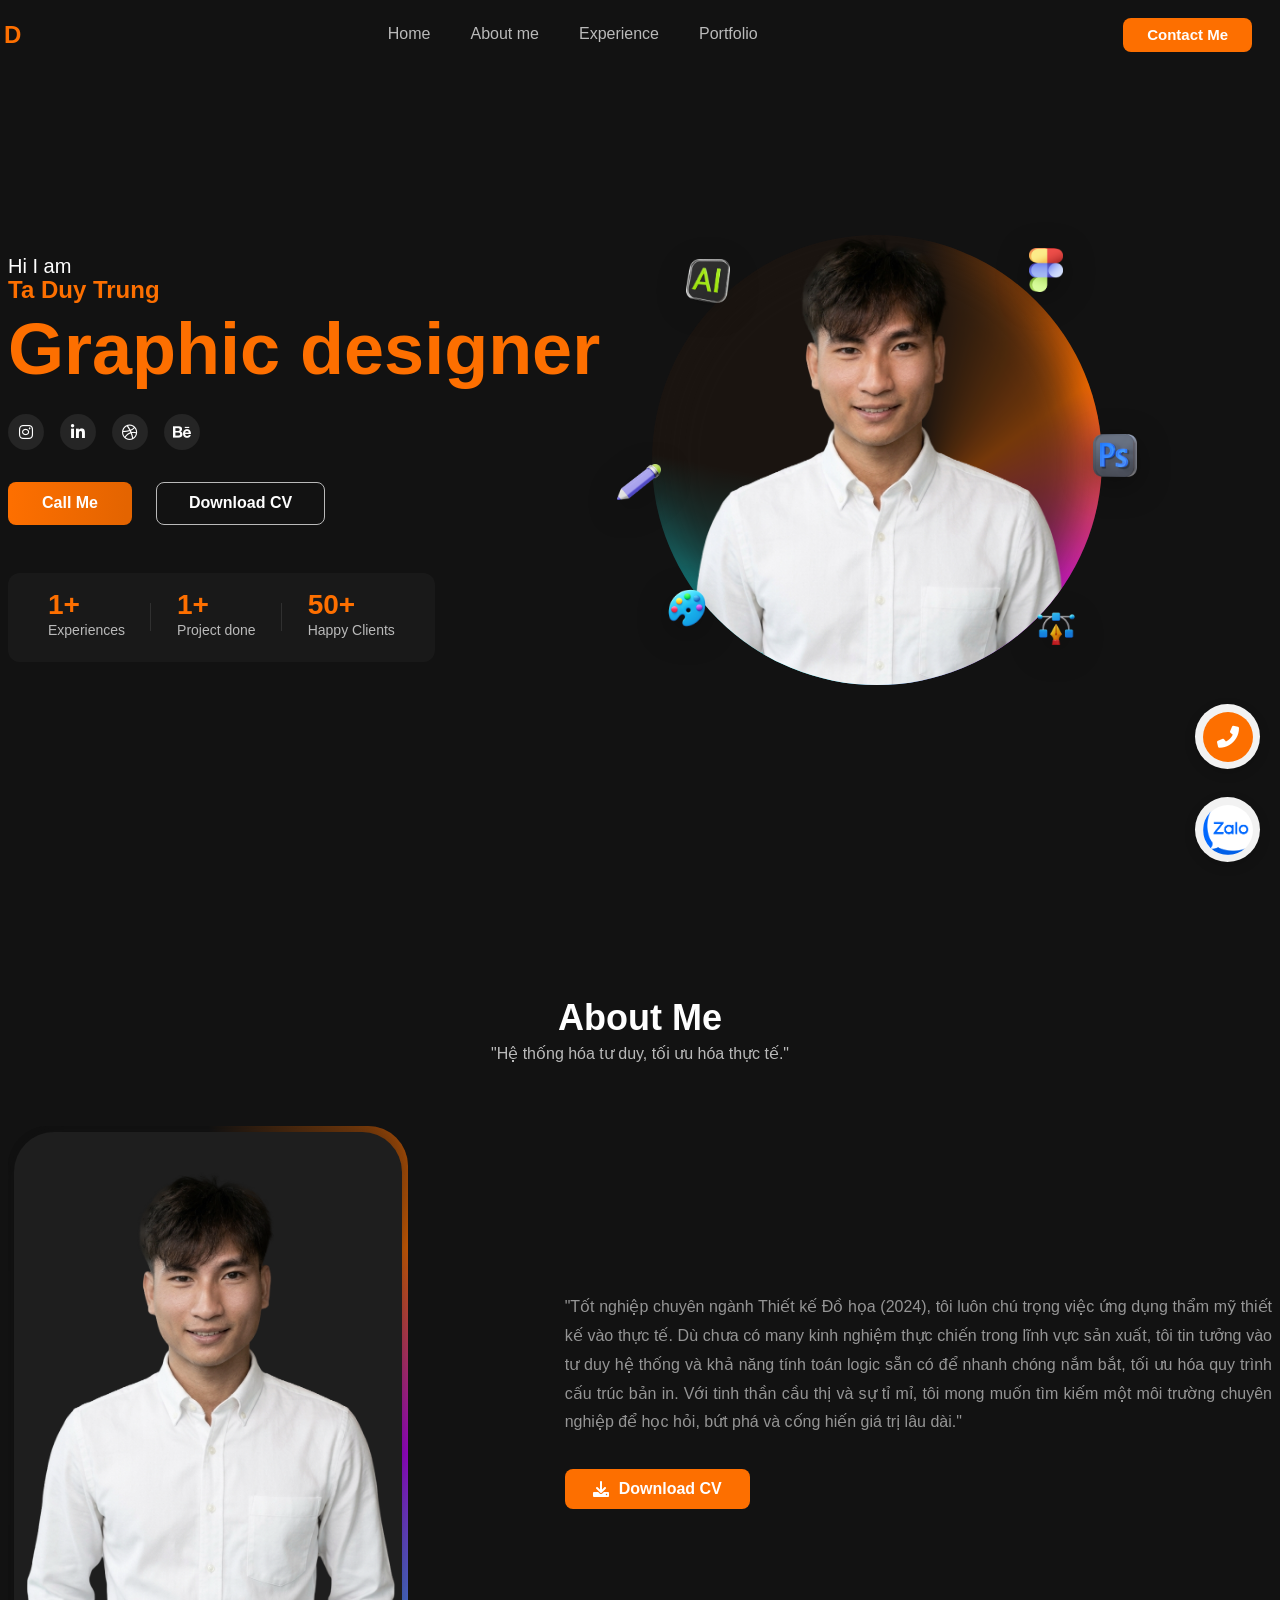
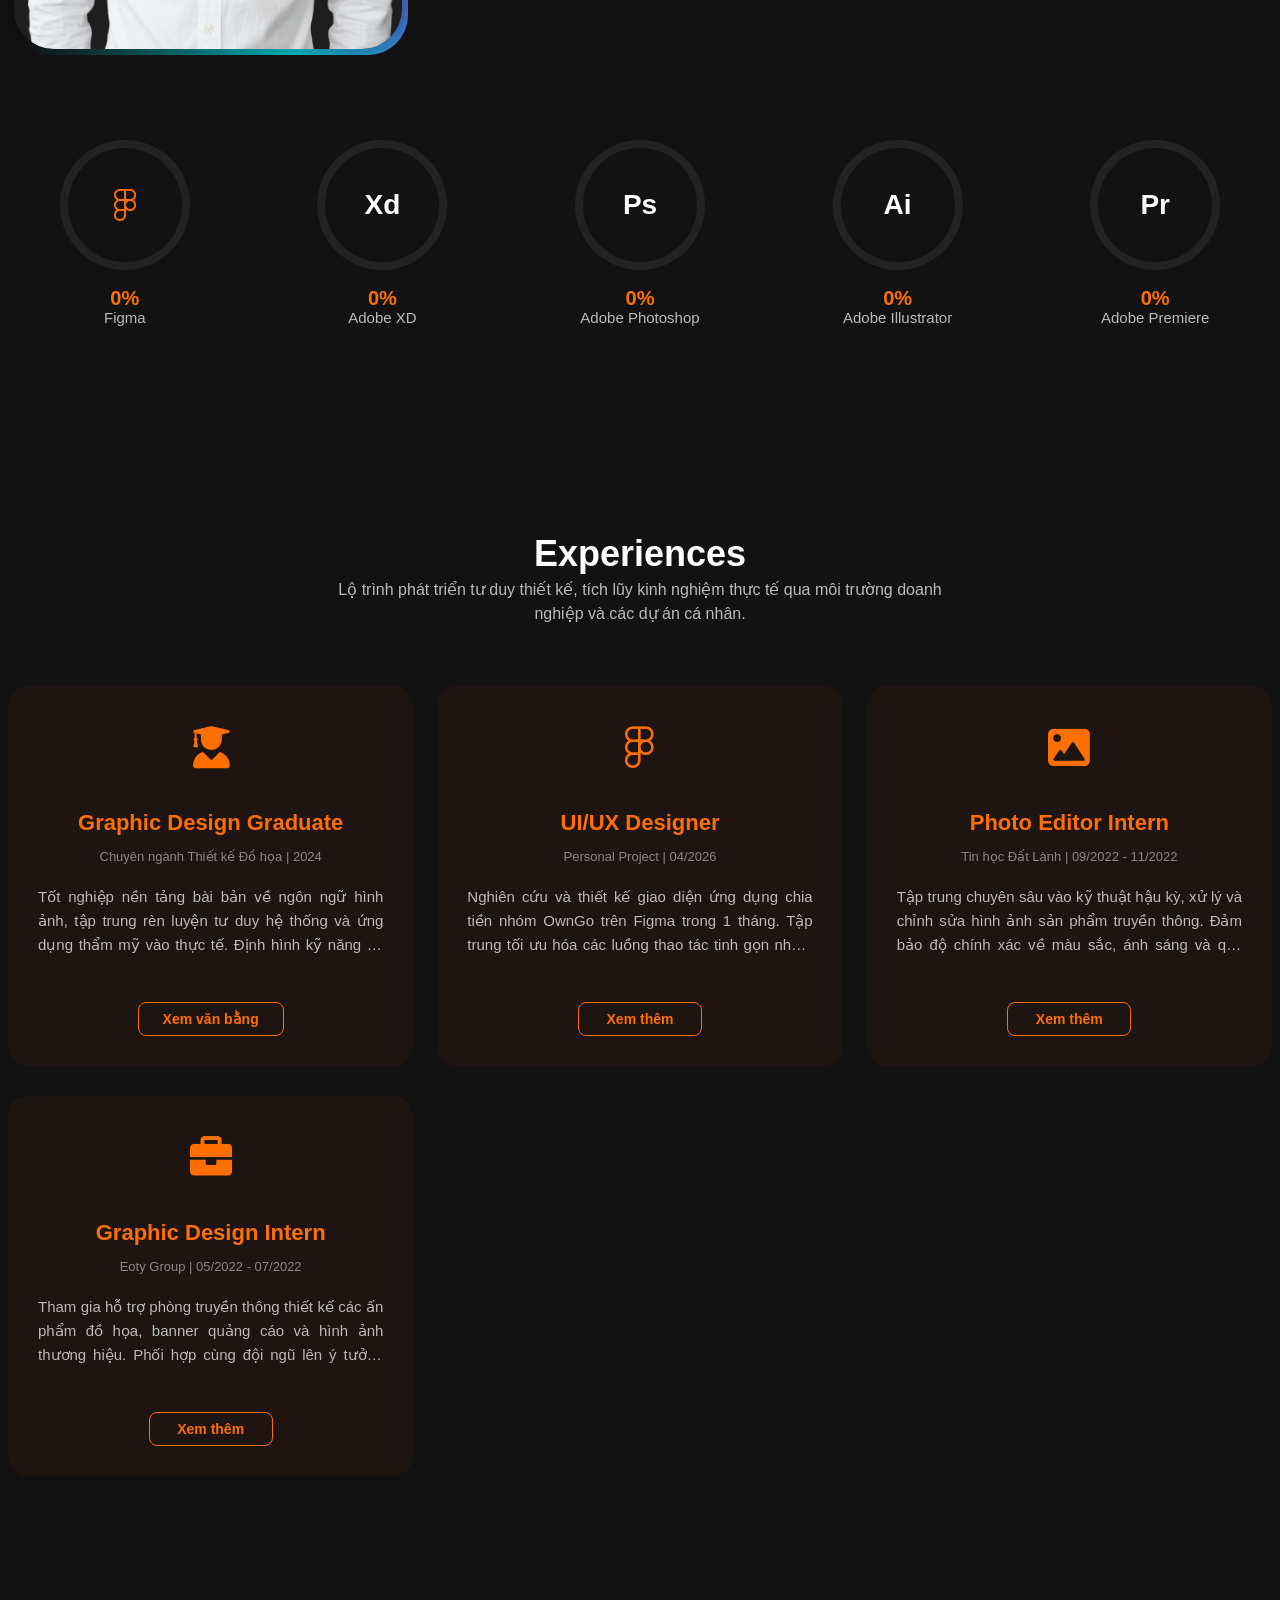
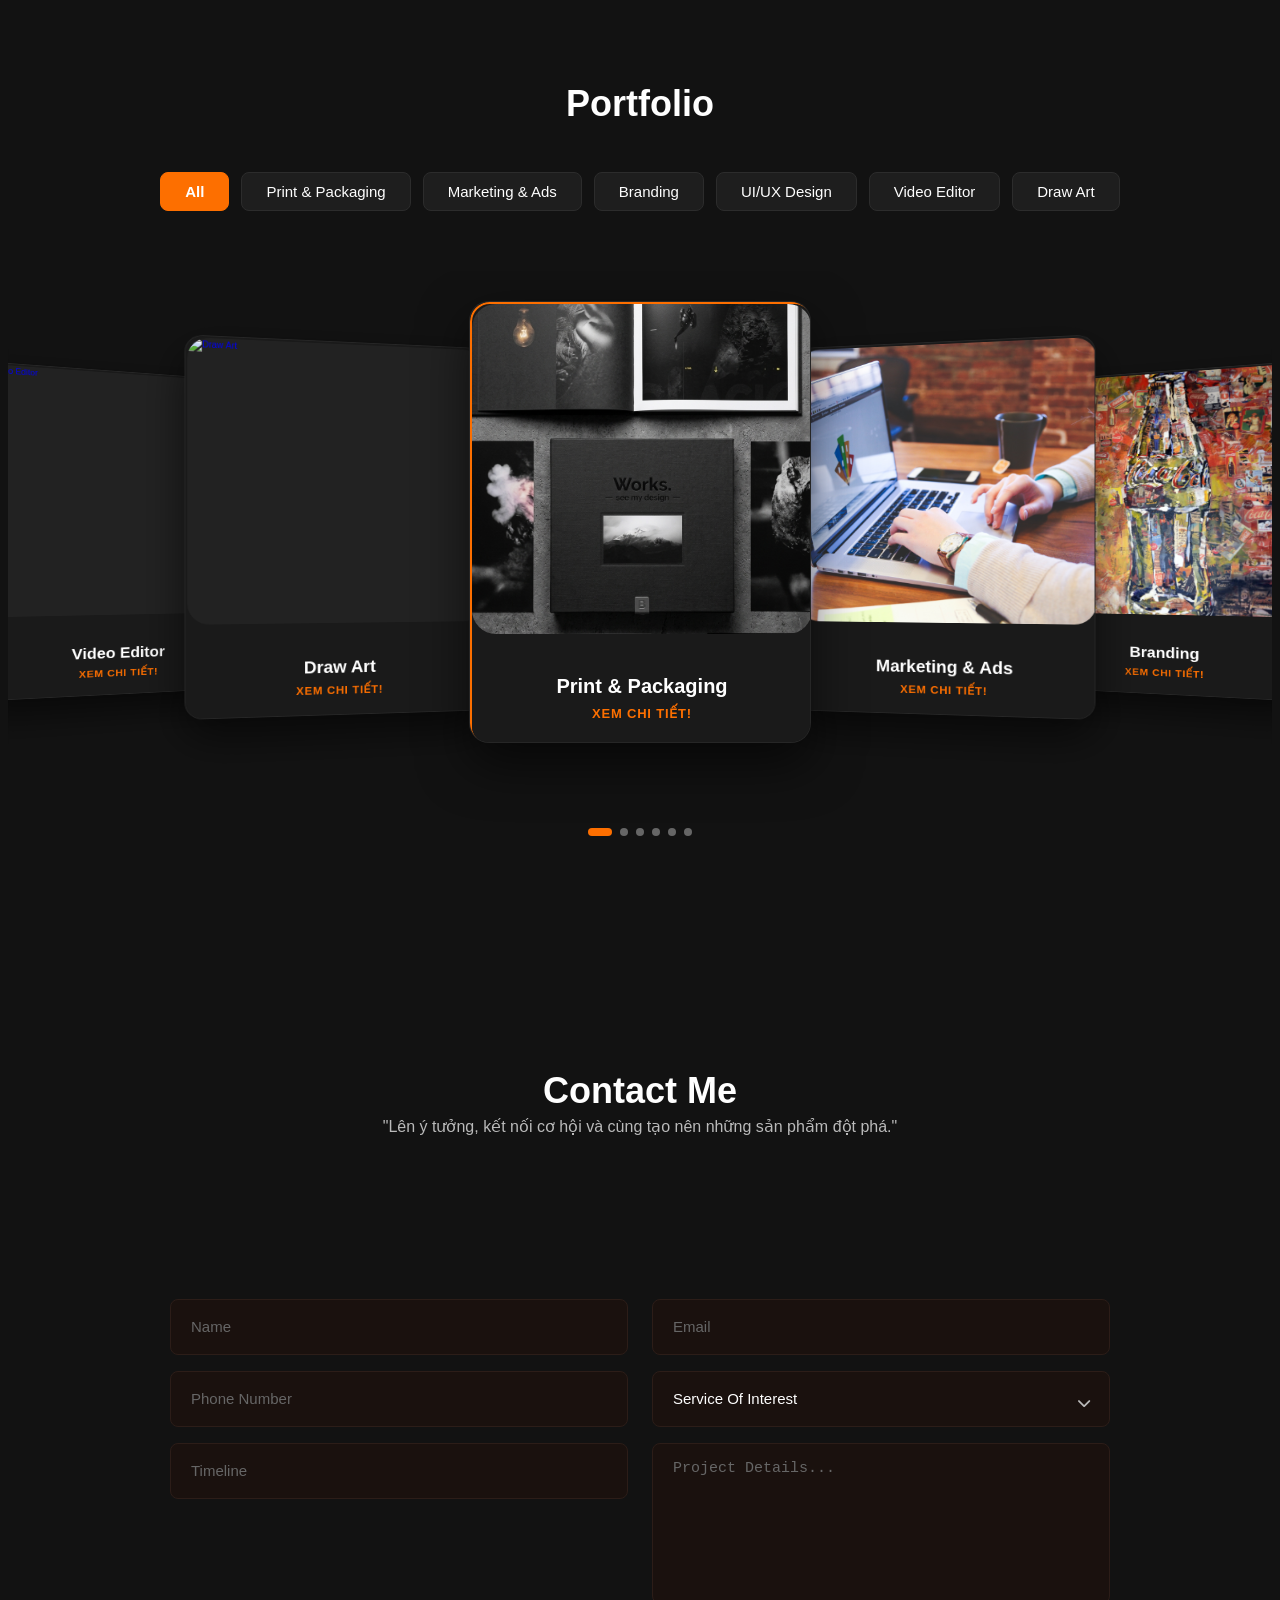
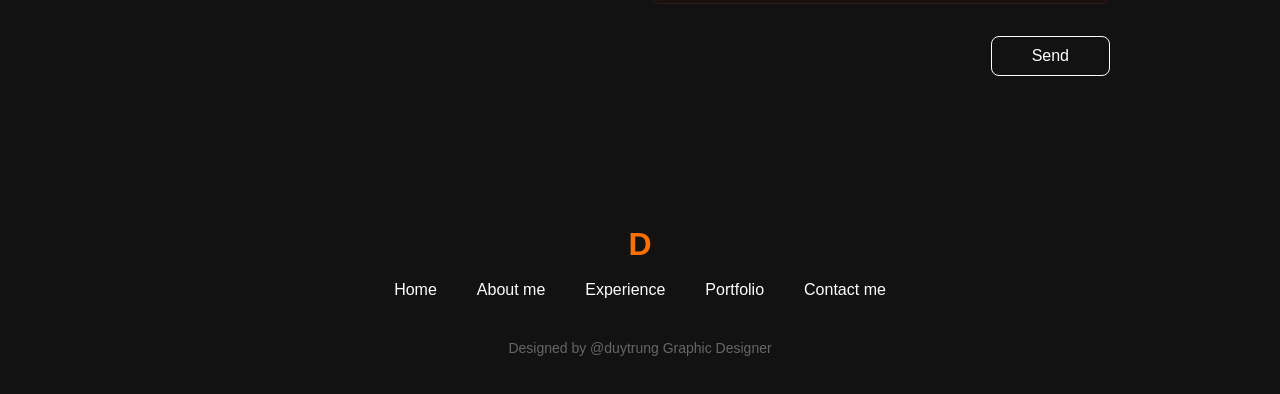
==== index.html @ 2747797a "upto new code" ====
<!DOCTYPE html>
<html lang="en">

<head>
    <meta charset="UTF-8">
    <meta name="viewport" content="width=device-width, initial-scale=1.0, maximum-scale=1.0, user-scalable=no">
    <title>Portfolio</title>
    <link rel="icon" type="image/png" href="assets/img/icon/favicon_bee.png">
    <link rel="stylesheet" href="https://cdnjs.cloudflare.com/ajax/libs/font-awesome/6.0.0/css/all.min.css">
    <link rel="stylesheet" href="assets/css/grid.css">
    <link rel="stylesheet" href="assets/css/base.css">
    <link rel="stylesheet" href="assets/css/main.css">
    <link rel="stylesheet" href="assets/css/responsive.css">

    <link rel="stylesheet" href="https://cdn.jsdelivr.net/npm/swiper@11/swiper-bundle.min.css" />

    <style>
        html {
            scroll-behavior: smooth !important;
        }

        body {
            overflow-x: hidden;
            /* Chống vỡ layout khi xoay khối 3D rộng ra rìa */
        }

        /* ==========================================================================
           CSS ĐỊNH HÌNH CAROUSEL PORTFOLIO 3D (ĐỒNG BỘ GIỚNG IMAGE_AAD5DE.JPG)
           ========================================================================== */
        .portfolioSwiper {
            width: 100%;
            padding-top: 3rem;
            padding-bottom: 7rem !important;
            /* Khoảng trống chứa dấu chấm pagination */
            position: relative;
        }

        /* Đẩy cụm dấu chấm xuống độc lập dưới chân card */
        .portfolioSwiper .swiper-pagination {
            bottom: 1.5rem !important;
            left: 50% !important;
            transform: translateX(-50%) !important;
            z-index: 10 !important;
            line-height: 1 !important;
        }

        .portfolio-slide {
            width: 340px;
            /* Chiều rộng card dự án trên PC */
            height: 440px;
            /* Chiều cao card dự án */
            border-radius: 2rem;
            overflow: hidden;
            background: #1A1A1A;
            border: 1px solid rgba(255, 255, 255, 0.05);
            box-shadow: 0 20px 50px rgba(0, 0, 0, 0.6);
            transition: all 0.3s cubic-bezier(0.4, 0, 0.2, 1);

            /* 🚀 CHỐNG BÔI ĐEN VÀ CHỐNG KÉO THẢ LINK TRÊN TRÌNH DUYỆT */
            -webkit-user-select: none;
            -ms-user-select: none;
            user-select: none;
        }

        /* Khi slide nằm ở giữa được Active thì sáng viền cam */
        .swiper-slide-active .portfolio__card {
            border-color: #FD6F00;
        }

        .portfolio__card {
            display: flex;
            flex-direction: column;
            width: 100%;
            height: 100%;
            text-decoration: none;
            border: 2px solid transparent;
            border-radius: 2rem;
            overflow: hidden;
            transition: all 0.3s ease;
            background: #1A1A1A;

            /* 🚀 THÊM DÒNG NÀY: Khử hành vi bốc đường dẫn "ném đi" của trình duyệt hệ thống */
            -webkit-user-drag: none;
            user-drag: none;
        }

        .portfolio__img-box {
            width: 100%;
            height: 75%;
            overflow: hidden;
            background: #222;
        }

        .portfolio__img {
            width: 100%;
            height: 100%;
            object-fit: cover;
            transition: transform 0.5s ease;

            /* 🚀 THÊM DÒNG NÀY: Khử hành vi bốc ảnh kéo rê ra ngoài */
            pointer-events: none;
            -webkit-user-drag: none;
        }

        .portfolio__card:hover .portfolio__img {
            transform: scale(1.06);
        }

        .portfolio__info {
            padding: 2rem 2.4rem;
            background: #1A1A1A;
            flex-grow: 1;
            display: flex;
            flex-direction: column;
            justify-content: center;
            align-items: center;
            /* Căn giữa chữ cho cân đối */
        }

        .portfolio__project-name {
            font-size: 2rem;
            color: #FFF;
            font-weight: 700;
            line-height: 1.4;
            margin: 0 0 0.6rem 0;
            text-align: center;
        }

        .portfolio__project-category {
            font-size: 1.3rem;
            color: #FD6F00;
            font-weight: 600;
            text-transform: uppercase;
            letter-spacing: 0.08rem;
            margin-bottom: 0 !important;
        }

        /* Custom màu các chấm pagination dưới đáy */
        .portfolioSwiper .swiper-pagination-bullet-active {
            background: #FD6F00 !important;
            width: 2.4rem !important;
            border-radius: 5px !important;
            transition: all 0.3s ease;
        }

        .portfolioSwiper .swiper-pagination-bullet {
            background: #666;
            opacity: 1;
        }
    </style>

    <script type="text/javascript" src="https://cdn.jsdelivr.net/npm/@emailjs/browser@4/dist/email.min.js"></script>
    <script type="text/javascript">
        (function () {
            emailjs.init('Ux1selljXu747jUhp');
        })();
    </script>
</head>


<body>
    <global-header></global-header>

    <section class="hero">
        <div class="grid wide">
            <div class="row hero__wrapper">

                <div class="col c-12 m-6 l-6">
                    <div class="hero__content">
                        <span class="hero__sub-title">Hi I am</span>
                        <h3 class="hero__name">Ta Duy Trung</h3>
                        <h1 class="hero__job">Graphic designer</h1>

                        <div class="hero__socials">
                            <a href="#" class="hero__social-link"><i class="fab fa-instagram"></i></a>
                            <a href="#" class="hero__social-link"><i class="fab fa-linkedin-in"></i></a>
                            <a href="#" class="hero__social-link"><i class="fab fa-dribbble"></i></a>
                            <a href="#" class="hero__social-link"><i class="fab fa-behance"></i></a>
                        </div>

                        <div class="hero__cta">
                            <a href="tel:0357552081" class="btn hero__btn-hire">Call Me</a>
                            <a href="../assets/docs/CV_Ta_Duy_Trung.pdf" class="btn hero__btn-cv"
                                download="CV_Ta_Duy_Trung.pdf">
                                Download CV
                            </a>
                        </div>

                        <div class="hero__stats">
                            <div class="hero__stat-item">
                                <span class="hero__stat-number">1+</span>
                                <span class="hero__stat-label">Experiences</span>
                            </div>
                            <div class="hero__stat-item">
                                <span class="hero__stat-number">1+</span>
                                <span class="hero__stat-label">Project done</span>
                            </div>
                            <div class="hero__stat-item">
                                <span class="hero__stat-number">50+</span>
                                <span class="hero__stat-label">Happy Clients</span>
                            </div>
                        </div>
                    </div>
                </div>

                <div class="col c-12 m-6 l-6">
                    <div class="hero__avatar-block">
                        <div class="hero__bg-icons">
                            <img src="assets/img/icon/icon_ai.png" alt="AI" class="icon-floating icon-1" width="42"
                                height="42">
                            <img src="assets/img/icon/icon_figma.png" alt="Figma" class="icon-floating icon-2"
                                width="42" height="42">
                            <img src="assets/img/icon/icon_palette.png" alt="Palette" class="icon-floating icon-3"
                                width="42" height="42">
                            <img src="assets/img/icon/icon_pen_vector.png" alt="Vector" class="icon-floating icon-4"
                                width="42" height="42">
                            <img src="assets/img/icon/icon_pencil.png" alt="Pencil" class="icon-floating icon-5"
                                width="42" height="42">
                            <img src="assets/img/icon/icon_pts.png" alt="Photoshop" class="icon-floating icon-6"
                                width="42" height="42">
                        </div>

                        <div class="hero__avatar-circle">
                            <img src="assets/img/avtar-transparent.png" alt="Ta Duy Trung" class="hero__avatar-img">
                        </div>
                    </div>
                </div>

            </div>
        </div>
    </section>

    <section id="about" class="about">
        <div class="grid wide">

            <div class="section-header">
                <h2 class="section-header__title">About Me</h2>
                <p class="section-header__subtitle">"Hệ thống hóa tư duy, tối ưu hóa thực tế."</p>
            </div>

            <div class="row about__body">
                <div class="col l-5 m-12 c-12">
                    <div class="about__avatar-wrapper">
                        <img src="assets/img/avtar-transparent.png" alt="Ta Duy Trung" class="about__avatar-img">
                    </div>
                </div>

                <div class="col l-7 m-12 c-12">
                    <div class="about__content">
                        <p class="about__description">
                            "Tốt nghiệp chuyên ngành Thiết kế Đồ họa (2024), tôi luôn chú trọng việc ứng dụng thẩm mỹ
                            thiết kế vào thực tế. Dù chưa có many kinh nghiệm thực chiến trong lĩnh vực sản xuất, tôi
                            tin tưởng vào tư duy hệ thống và khả năng tính toán logic sẵn có để nhanh chóng nắm bắt, tối
                            ưu hóa quy trình cấu trúc bản in. Với tinh thần cầu thị và sự tỉ mỉ, tôi mong muốn tìm kiếm
                            một môi trường chuyên nghiệp để học hỏi, bứt phá và cống hiến giá trị lâu dài."
                        </p>
                        <a href="../assets/docs/CV_Ta_Duy_Trung.pdf" class="about__btn-cv"
                            download="CV_Ta_Duy_Trung.pdf">
                            <i class="fas fa-download"></i> Download CV
                        </a>
                    </div>
                </div>
            </div>

            <div class="row about__skills">

                <div class="col l-2-4 m-4 c-6 about__skill-item">
                    <div class="about__skill-circle js-skill-circle" data-percent="100">
                        <div class="about__skill-inner">
                            <div class="about__skill-icon-box">
                                <i class="fab fa-figma"></i>
                            </div>
                        </div>
                    </div>
                    <span class="about__skill-number">100%</span>
                    <span class="about__skill-name">Figma</span>
                </div>

                <div class="col l-2-4 m-4 c-6 about__skill-item">
                    <div class="about__skill-circle js-skill-circle" data-percent="100">
                        <div class="about__skill-inner">
                            <div class="about__skill-icon-box">
                                <span class="about__skill-text-icon">Xd</span>
                            </div>
                        </div>
                    </div>
                    <span class="about__skill-number">100%</span>
                    <span class="about__skill-name">Adobe XD</span>
                </div>

                <div class="col l-2-4 m-4 c-6 about__skill-item">
                    <div class="about__skill-circle js-skill-circle" data-percent="85">
                        <div class="about__skill-inner">
                            <div class="about__skill-icon-box">
                                <span class="about__skill-text-icon">Ps</span>
                            </div>
                        </div>
                    </div>
                    <span class="about__skill-number">85%</span>
                    <span class="about__skill-name">Adobe Photoshop</span>
                </div>

                <div class="col l-2-4 m-4 c-6 about__skill-item">
                    <div class="about__skill-circle js-skill-circle" data-percent="60">
                        <div class="about__skill-inner">
                            <div class="about__skill-icon-box">
                                <span class="about__skill-text-icon">Ai</span>
                            </div>
                        </div>
                    </div>
                    <span class="about__skill-number">60%</span>
                    <span class="about__skill-name">Adobe Illustrator</span>
                </div>

                <div class="col l-2-4 m-4 c-6 about__skill-item">
                    <div class="about__skill-circle js-skill-circle" data-percent="70">
                        <div class="about__skill-inner">
                            <div class="about__skill-icon-box">
                                <span class="about__skill-text-icon">Pr</span>
                            </div>
                        </div>
                    </div>
                    <span class="about__skill-number">70%</span>
                    <span class="about__skill-name">Adobe Premiere</span>
                </div>

            </div>

        </div>
    </section>

    <section id="experiences" class="experiences">
        <div class="grid wide">

            <div class="section-header">
                <h2 class="section-header__title">Experiences</h2>
                <p class="section-header__subtitle">Lộ trình phát triển tư duy thiết kế, tích lũy kinh nghiệm thực tế
                    qua môi trường doanh nghiệp và các dự án cá nhân.</p>
            </div>

            <div class="row experiences__list">

                <div class="col l-4 m-6 c-12 experiences__item-col">
                    <a href="blogs/blog-education.html" class="experiences__item"
                        style="text-decoration: none; display: flex; flex-direction: column; align-items: center; justify-content: space-between; height: 100%; min-height: 38rem; padding: 4rem 3rem 3rem 3rem;">
                        <div style="width: 100%; display: flex; flex-direction: column; align-items: center;">
                            <div class="experiences__icon-box">
                                <i class="fas fa-user-graduate"></i>
                            </div>
                            <h3 class="experiences__item-title">Graphic Design Graduate</h3>
                            <span
                                style="display: block; font-size: 1.3rem; color: #888; margin: 0 0 2rem 0; font-weight: 500;">Chuyên
                                ngành Thiết kế Đồ họa | 2024</span>
                            <p class="experiences__item-desc"
                                style="text-align: justify; display: -webkit-box; -webkit-line-clamp: 3; -webkit-box-orient: vertical; overflow: hidden; margin-bottom: 0;">
                                Tốt nghiệp nền tảng bài bản về ngôn ngữ hình ảnh, tập trung rèn luyện tư duy hệ thống và
                                ứng dụng thẩm mỹ vào thực tế. Định hình kỹ năng tối ưu hóa cấu trúc layout, quản lý dữ
                                liệu thiết kế khoa học và chuẩn hóa tệp tin.
                            </p>
                        </div>
                        <span class="btn"
                            style="padding: 0.8rem 2.4rem; font-size: 1.4rem; font-weight: 600; color: #FD6F00; background: transparent; border: 1px solid #FD6F00; border-radius: 0.8rem; margin-top: 2.4rem; transition: all 0.2s ease; width: fit-content;">Xem
                            văn bằng</span>
                    </a>
                </div>

                <div class="col l-4 m-6 c-12 experiences__item-col">
                    <a href="blogs/blog-app-design.html" class="experiences__item"
                        style="text-decoration: none; display: flex; flex-direction: column; align-items: center; justify-content: space-between; height: 100%; min-height: 38rem; padding: 4rem 3rem 3rem 3rem;">
                        <div style="width: 100%; display: flex; flex-direction: column; align-items: center;">
                            <div class="experiences__icon-box">
                                <i class="fab fa-figma"></i>
                            </div>
                            <h3 class="experiences__item-title">UI/UX Designer</h3>
                            <span
                                style="display: block; font-size: 1.3rem; color: #888; margin: 0 0 2rem 0; font-weight: 500;">Personal
                                Project | 04/2026</span>
                            <p class="experiences__item-desc"
                                style="text-align: justify; display: -webkit-box; -webkit-line-clamp: 3; -webkit-box-orient: vertical; overflow: hidden; margin-bottom: 0;">
                                Nghiên cứu và thiết kế giao diện ứng dụng chia tiền nhóm OwnGo trên Figma trong 1 tháng.
                                Tập trung tối ưu hóa các luồng thao tác tinh gọn nhằm tăng tính linh hoạt, kiểm soát và
                                giảm bớt lo âu cho người dùng khi sử dụng.
                            </p>
                        </div>
                        <span class="btn"
                            style="padding: 0.8rem 2.4rem; font-size: 1.4rem; font-weight: 600; color: #FD6F00; background: transparent; border: 1px solid #FD6F00; border-radius: 0.8rem; margin-top: 2.4rem; transition: all 0.2s ease; width: fit-content;">Xem
                            thêm</span>
                    </a>
                </div>

                <div class="col l-4 m-6 c-12 experiences__item-col">
                    <a href="blogs/blog-photo-editor.html" class="experiences__item"
                        style="text-decoration: none; display: flex; flex-direction: column; align-items: center; justify-content: space-between; height: 100%; min-height: 38rem; padding: 4rem 3rem 3rem 3rem;">
                        <div style="width: 100%; display: flex; flex-direction: column; align-items: center;">
                            <div class="experiences__icon-box">
                                <i class="fas fa-image"></i>
                            </div>
                            <h3 class="experiences__item-title">Photo Editor Intern</h3>
                            <span
                                style="display: block; font-size: 1.3rem; color: #888; margin: 0 0 2rem 0; font-weight: 500;">Tin
                                học Đất Lành | 09/2022 - 11/2022</span>
                            <p class="experiences__item-desc"
                                style="text-align: justify; display: -webkit-box; -webkit-line-clamp: 3; -webkit-box-orient: vertical; overflow: hidden; margin-bottom: 0;">
                                Tập trung chuyên sâu vào kỹ thuật hậu kỳ, xử lý và chỉnh sửa hình ảnh sản phẩm truyền
                                thông. Đảm bảo độ chính xác về màu sắc, ánh sáng và quy chuẩn hiển thị kỹ thuật số trước
                                khi bàn giao ấn phẩm hoàn chỉnh.
                            </p>
                        </div>
                        <span class="btn"
                            style="padding: 0.8rem 2.4rem; font-size: 1.4rem; font-weight: 600; color: #FD6F00; background: transparent; border: 1px solid #FD6F00; border-radius: 0.8rem; margin-top: 2.4rem; transition: all 0.2s ease; width: fit-content;">Xem
                            thêm</span>
                    </a>
                </div>

                <div class="col l-4 m-6 c-12 experiences__item-col">
                    <a href="blogs/blog-graphic-design.html" class="experiences__item"
                        style="text-decoration: none; display: flex; flex-direction: column; align-items: center; justify-content: space-between; height: 100%; min-height: 38rem; padding: 4rem 3rem 3rem 3rem;">
                        <div style="width: 100%; display: flex; flex-direction: column; align-items: center;">
                            <div class="experiences__icon-box">
                                <i class="fas fa-briefcase"></i>
                            </div>
                            <h3 class="experiences__item-title">Graphic Design Intern</h3>
                            <span
                                style="display: block; font-size: 1.3rem; color: #888; margin: 0 0 2rem 0; font-weight: 500;">Eoty
                                Group | 05/2022 - 07/2022</span>
                            <p class="experiences__item-desc"
                                style="text-align: justify; display: -webkit-box; -webkit-line-clamp: 3; -webkit-box-orient: vertical; overflow: hidden; margin-bottom: 0;">
                                Tham gia hỗ trợ phòng truyền thông thiết kế các ấn phẩm đồ họa, banner quảng cáo và hình
                                ảnh thương hiệu. Phối hợp cùng đội ngũ lên ý tưởng visual và làm quen với quy trình sáng
                                tạo chuyên nghiệp tại doanh nghiệp.
                            </p>
                        </div>
                        <span class="btn"
                            style="padding: 0.8rem 2.4rem; font-size: 1.4rem; font-weight: 600; color: #FD6F00; background: transparent; border: 1px solid #FD6F00; border-radius: 0.8rem; margin-top: 2.4rem; transition: all 0.2s ease; width: fit-content;">Xem
                            thêm</span>
                    </a>
                </div>

            </div>
        </div>
    </section>

    <section id="portfolio" class="portfolio">
        <div class="grid wide">

            <div class="section-header">
                <h2 class="section-header__title">Portfolio</h2>
            </div>

            <div class="portfolio__filter">
                <button class="portfolio__filter-btn portfolio__filter-btn--all portfolio__filter-btn--active"
                    data-filter="all">All</button>
                <button class="portfolio__filter-btn" data-filter="print-packaging">Print & Packaging</button>
                <button class="portfolio__filter-btn" data-filter="advertising">Marketing & Ads</button>
                <button class="portfolio__filter-btn" data-filter="branding">Branding</button>
                <button class="portfolio__filter-btn" data-filter="uiux-design">UI/UX Design</button>
                <button class="portfolio__filter-btn" data-filter="video">Video Editor</button>
                <button class="portfolio__filter-btn" data-filter="art">Draw Art</button>
            </div>

            <div class="swiper portfolioSwiper">
                <div class="swiper-wrapper portfolio__grid">

                    <div class="swiper-slide portfolio-slide portfolio__item-col" data-category="print-packaging">
                        <a href="case-studies/filter-print-packaging.html" class="portfolio__card">
                            <div class="portfolio__img-box">
                                <img src="assets/img/produces/cover_print.png" alt="Print & Packaging"
                                    class="portfolio__img">
                            </div>
                            <div class="portfolio__info">
                                <h3 class="portfolio__project-name">Print & Packaging</h3>
                                <span class="portfolio__project-category">Xem chi tiết!</span>
                            </div>
                        </a>
                    </div>

                    <div class="swiper-slide portfolio-slide portfolio__item-col" data-category="advertising">
                        <a href="case-studies/filter-advertising.html" class="portfolio__card">
                            <div class="portfolio__img-box">
                                <img src="assets/img/produces/cover_dsmarketing.jpg" alt="Marketing & Ads"
                                    class="portfolio__img">
                            </div>
                            <div class="portfolio__info">
                                <h3 class="portfolio__project-name">Marketing & Ads</h3>
                                <span class="portfolio__project-category">Xem chi tiết!</span>
                            </div>
                        </a>
                    </div>

                    <div class="swiper-slide portfolio-slide portfolio__item-col" data-category="branding">
                        <a href="case-studies/filter-branding.html" class="portfolio__card">
                            <div class="portfolio__img-box">
                                <img src="assets/img/produces/cover_branding.jpg" alt="Branding" class="portfolio__img">
                            </div>
                            <div class="portfolio__info">
                                <h3 class="portfolio__project-name">Branding</h3>
                                <span class="portfolio__project-category">Xem chi tiết!</span>
                            </div>
                        </a>
                    </div>

                    <div class="swiper-slide portfolio-slide portfolio__item-col" data-category="uiux-design">
                        <a href="case-studies/filter-uiux-design.html" class="portfolio__card">
                            <div class="portfolio__img-box">
                                <img src="assets/img/produces/uiux_cover.jpg" alt="UI/UX Design" class="portfolio__img">
                            </div>
                            <div class="portfolio__info">
                                <h3 class="portfolio__project-name">UI/UX Design</h3>
                                <span class="portfolio__project-category">Xem chi tiết!</span>
                            </div>
                        </a>
                    </div>

                    <div class="swiper-slide portfolio-slide portfolio__item-col" data-category="video">
                        <a href="case-studies/filter-video.html" class="portfolio__card">
                            <div class="portfolio__img-box">
                                <img src="assets/img/produces/cover_videoeditor.jpg" alt="Video Editor"
                                    class="portfolio__img">
                            </div>
                            <div class="portfolio__info">
                                <h3 class="portfolio__project-name">Video Editor</h3>
                                <span class="portfolio__project-category">Xem chi tiết!</span>
                            </div>
                        </a>
                    </div>

                    <div class="swiper-slide portfolio-slide portfolio__item-col" data-category="art">
                        <a href="case-studies/filter-art.html" class="portfolio__card">
                            <div class="portfolio__img-box">
                                <img src="assets/img/produces/cover_art.jpg" alt="Draw Art" class="portfolio__img">
                            </div>
                            <div class="portfolio__info">
                                <h3 class="portfolio__project-name">Draw Art</h3>
                                <span class="portfolio__project-category">Xem chi tiết!</span>
                            </div>
                        </a>
                    </div>

                </div>
                <div class="swiper-pagination"></div>
            </div>

        </div>
    </section>

    <section id="contact" class="contact">
        <div class="grid wide">

            <div class="section-header">
                <h2 class="section-header__title">Contact Me</h2>
                <p class="section-header__subtitle">"Lên ý tưởng, kết nối cơ hội và cùng tạo nên những sản phẩm đột
                    phá."</p>
            </div>

            <form action="" class="contact__form">
                <div class="row">

                    <div class="col l-6 m-12 c-12 contact__col">
                        <div class="contact__group">
                            <input type="text" name="from_name" class="contact__input" placeholder="Name" required>
                        </div>
                        <div class="contact__group">
                            <input type="tel" name="from_phone" class="contact__input" placeholder="Phone Number">
                        </div>
                        <div class="contact__group">
                            <input type="text" name="from_timeline" class="contact__input" placeholder="Timeline">
                        </div>
                    </div>

                    <div class="col l-6 m-12 c-12 contact__col">
                        <div class="contact__group">
                            <input type="email" name="reply_to" class="contact__input" placeholder="Email" required>
                        </div>
                        <div class="contact__group contact__group--select">
                            <select name="from_service" class="contact__input contact__select" required>
                                <option value="" disabled selected hidden>Service Of Interest</option>
                                <option value="uiux">UI/UX Design</option>
                                <option value="web">Website Design</option>
                                <option value="video">Video Editing</option>
                            </select>
                            <i class="fas fa-chevron-down contact__select-icon"></i>
                        </div>
                        <div class="contact__group">
                            <textarea name="message_details" class="contact__input contact__textarea"
                                placeholder="Project Details..." rows="6"></textarea>
                        </div>
                    </div>

                </div>

                <div class="contact__actions">
                    <button type="submit" class="contact__btn-send">Send</button>
                </div>
            </form>

        </div>
    </section>

    <global-footer></global-footer>

    <div class="quick-contact">
        <a href="tel:0357552081" class="quick-contact__item quick-contact__phone">
            <div class="quick-contact__circle">
                <div class="quick-contact__icon">
                    <i class="fas fa-phone-alt"></i>
                </div>
            </div>
            <span class="quick-contact__label"></span>
        </a>

        <a href="https://zalo.me/0357552081" target="_blank" class="quick-contact__item quick-contact__zalo">
            <div class="quick-contact__circle">
                <div class="quick-contact__icon">
                    <img src="assets/img/icon/zalo_sms.png" alt="Zalo" class="quick-contact__zalo-img">
                </div>
            </div>
            <span class="quick-contact__label"></span>
        </a>
    </div>

    <div id="toast-container"></div>
</body>

<script src="https://cdn.jsdelivr.net/npm/swiper@11/swiper-bundle.min.js"></script>

<script>
    // ==========================================================================
    // 🚀 Đã SỬA: LOGIC ĐIỀU KHIỂN ĐÓNG / MỞ MENU NGĂN KÉO TRÊN MOBILE & TABLET
    // ==========================================================================
    window.addEventListener('DOMContentLoaded', () => {
        setTimeout(() => {
            const toggleBtn = document.querySelector('.header__toggle-btn');
            const closeBtn = document.querySelector('.header__close-btn');
            const navbarMenu = document.querySelector('.header__nav-col');
            const menuOverlay = document.querySelector('.header__overlay');

            if (toggleBtn && navbarMenu && menuOverlay) {
                toggleBtn.addEventListener('click', (e) => {
                    e.preventDefault();
                    navbarMenu.classList.add('open');
                    menuOverlay.classList.add('open');
                });
            }

            if (closeBtn && navbarMenu && menuOverlay) {
                closeBtn.addEventListener('click', (e) => {
                    e.preventDefault();
                    navbarMenu.classList.remove('open');
                    menuOverlay.classList.remove('open');
                });
            }

            if (menuOverlay && navbarMenu) {
                menuOverlay.addEventListener('click', () => {
                    navbarMenu.classList.remove('open');
                    menuOverlay.classList.remove('open');
                });
            }
        }, 200); // Trễ 200ms để Component đảm bảo render xong cấu trúc DOM
    });

    // ==========================================================================
    // KHỞI TẠO LOGIC HIỆU ỨNG SLIDER 3D COVERFLOW CHO BIỂU DIỄN PORTFOLIO
    // ==========================================================================
    var portfolioSwiper = new Swiper(".portfolioSwiper", {
        effect: "coverflow",
        grabCursor: true,
        centeredSlides: true,
        slidesPerView: "auto",
        loop: true,
        observer: true,
        observeParents: true,

        simulateTouch: true,
        preventClicks: true,
        preventClicksPropagation: true,
        touchStartPreventDefault: false,

        coverflowEffect: {
            rotate: 12,
            stretch: -15,
            depth: 200,
            modifier: 1,
            slideShadows: false,
        },

        breakpoints: {
            320: {
                coverflowEffect: {
                    rotate: 10,
                    stretch: -30,
                    depth: 160,
                    modifier: 1,
                    slideShadows: false,
                }
            },
            740: {
                coverflowEffect: {
                    rotate: 15,
                    stretch: -15,
                    depth: 220,
                    modifier: 1,
                    slideShadows: false,
                }
            }
        },

        pagination: {
            el: ".swiper-pagination",
            clickable: true,
        }
    });

    // --- HÀM TỰ ĐỊNH NGHĨA GIÚP CUỘN MÀN HÌNH CHẬM LẠI TÙY Ý ---
    function smoothScrollTo(targetSelector, duration) {
        const target = document.querySelector(targetSelector);
        if (!target) return;

        const targetPosition = target.getBoundingClientRect().top + window.scrollY;
        const startPosition = window.scrollY;
        const distance = targetPosition - startPosition;
        let startTime = null;

        function animation(currentTime) {
            if (startTime === null) startTime = currentTime;
            const timeElapsed = currentTime - startTime;
            const run = ease(timeElapsed, startPosition, distance, duration);
            window.scrollTo(0, run);

            if (timeElapsed < duration) requestAnimationFrame(animation);
        }

        function ease(t, b, c, d) {
            t /= d / 2;
            if (t < 1) return c / 2 * t * t + b;
            t--;
            return -c / 2 * (t * (t - 2) - 1) + b;
        }

        requestAnimationFrame(animation);
    }

    // --- LOGIC CLICK MENU ĐỔI MÀU CAM ACTIVE & CUỘN CHẬM ---
    document.addEventListener('click', (e) => {
        const link = e.target.closest('.header__link');
        if (!link) return;

        const targetId = link.getAttribute('href');

        if (targetId === '#' || targetId === '' || targetId === './index.html' || targetId === 'index.html') {
            e.preventDefault();
            const startPosition = window.scrollY;
            const distance = -startPosition;
            let startTime = null;

            function homeAnimation(currentTime) {
                if (startTime === null) startTime = currentTime;
                const timeElapsed = currentTime - startTime;
                const run = ease(timeElapsed, startPosition, distance, 1200);
                window.scrollTo(0, run);

                if (timeElapsed < 1200) {
                    requestAnimationFrame(homeAnimation);
                } else {
                    window.scrollTo(0, 0);
                }
            }

            function ease(t, b, c, d) {
                t /= d / 2;
                if (t < 1) return c / 2 * t * t + b;
                t--;
                return -c / 2 * (t * (t - 2) - 1) + b;
            }

            requestAnimationFrame(homeAnimation);
        }
        else if (targetId.startsWith('#')) {
            e.preventDefault();
            smoothScrollTo(targetId, 1200);
        }

        const currentActive = document.querySelector('.header__link--active');
        if (currentActive) {
            currentActive.classList.remove('header__link--active');
        }
        link.classList.add('header__link--active');

        const navbarMenu = document.querySelector('.header__nav-col');
        const menuOverlay = document.querySelector('.js-menu-overlay');
        if (navbarMenu && menuOverlay) {
            navbarMenu.classList.remove('open');
            menuOverlay.classList.remove('open');
        }
    });

    document.addEventListener('click', (e) => {
        const headerContactBtn = e.target.closest('.header__btn-contact');
        if (headerContactBtn) {
            e.preventDefault();
            smoothScrollTo('#contact', 1200);
        }
    });

    // ==========================================================================
    // LOGIC LỌC DỰ ÁN PORTFOLIO ĐỒNG BỘ MƯỢT MÀ VỚI SWIPER SLIDER
    // ==========================================================================
    const filterBtns = document.querySelectorAll('.portfolio__filter-btn');
    const portfolioItems = document.querySelectorAll('.portfolio__item-col');

    filterBtns.forEach(btn => {
        btn.addEventListener('click', () => {
            document.querySelector('.portfolio__filter-btn--active').classList.remove('portfolio__filter-btn--active');
            btn.classList.add('portfolio__filter-btn--active');

            const filterValue = btn.getAttribute('data-filter');

            portfolioItems.forEach(item => {
                const itemCategory = item.getAttribute('data-category');

                if (filterValue === 'all') {
                    item.classList.add('swiper-slide');
                    item.style.display = 'block';
                } else if (itemCategory === filterValue) {
                    item.classList.add('swiper-slide');
                    item.style.display = 'block';
                } else {
                    item.classList.remove('swiper-slide');
                    item.style.display = 'none';
                }
            });

            portfolioSwiper.update();
            portfolioSwiper.slideTo(0);
        });
    });

    // ==========================================================================
    // LOGIC ĐẾM SỐ TỪ 0% VÀ XOAY VÒNG TIẾN ĐỘ ĐỒNG BỘ SIÊU MƯỢT MÀ
    // ==========================================================================
    const skillCircles = document.querySelectorAll('.js-skill-circle');

    const animateCircleAndNumber = (circle) => {
        const targetPercent = parseInt(circle.getAttribute('data-percent'), 10) || 0;
        const parentItem = circle.closest('.about__skill-item');
        const numberDisplay = parentItem ? parentItem.querySelector('.about__skill-number') : null;
        let currentPercent = 0;

        circle.style.background = `conic-gradient(#222222 0deg, #222222 360deg)`;
        if (numberDisplay) numberDisplay.innerText = "0%";

        if (circle.animationTimer) clearInterval(circle.animationTimer);

        circle.animationTimer = setInterval(() => {
            if (currentPercent >= targetPercent) {
                clearInterval(circle.animationTimer);
            } else {
                currentPercent++;

                if (numberDisplay) {
                    numberDisplay.innerText = `${currentPercent}%`;
                }

                const degrees = (currentPercent / 100) * 360;
                circle.style.background = `conic-gradient(#FD6F00 0deg, #FD6F00 ${degrees}deg, #222222 ${degrees}deg, #222222 360deg)`;
            }
        }, 15);
    };

    const skillObserver = new IntersectionObserver((entries) => {
        entries.forEach(entry => {
            if (entry.isIntersecting) {
                animateCircleAndNumber(entry.target);
            } else {
                const circle = entry.target;
                if (circle.animationTimer) clearInterval(circle.animationTimer);
                circle.style.background = `conic-gradient(#222222 0deg, #222222 360deg)`;

                const parentItem = circle.closest('.about__skill-item');
                const numberDisplay = parentItem ? parentItem.querySelector('.about__skill-number') : null;
                if (numberDisplay) numberDisplay.innerText = "0%";
            }
        });
    }, { root: null, threshold: 0.15 });

    skillCircles.forEach(circle => {
        skillObserver.observe(circle);
    });

    function showToast(message, type = 'success') {
        const container = document.getElementById('toast-container');
        if (!container) return;

        const toast = document.createElement('div');
        toast.className = `toast-msg toast-msg--${type}`;
        const iconClass = type === 'success' ? 'fas fa-check-circle' : 'fas fa-exclamation-circle';

        toast.innerHTML = `
            <div class="toast-msg__icon"><i class="${iconClass}"></i></div>
            <div class="toast-msg__text">${message}</div>
        `;

        container.appendChild(toast);

        setTimeout(() => {
            toast.remove();
        }, 3000);
    }

    const sendBtn = document.querySelector('.contact__btn-send');
    const myForm = document.querySelector('.contact__form');

    if (sendBtn) {
        sendBtn.addEventListener('click', (e) => {
            e.preventDefault();

            const nameInput = document.querySelector('input[placeholder="Name"]');
            const emailInput = document.querySelector('input[placeholder="Email"]');
            const emailRegex = /^[^\s@]+@[^\s@]+\.[^\s@]+$/;

            if (!nameInput || nameInput.value.trim() === "" || !emailInput || emailInput.value.trim() === "") {
                showToast("Gửi thất bại! Bồ vui lòng điền đầy đủ thông tin bắt buộc nhé.", "error");
                return;
            }

            if (!emailRegex.test(emailInput.value.trim())) {
                showToast("Gửi thất bại! Định dạng Email không hợp lệ.", "error");
                return;
            }

            sendBtn.innerText = "Sending...";
            sendBtn.style.opacity = "0.7";
            sendBtn.disabled = true;

            emailjs.sendForm('service_sqh6j1f', 'template_kvglefe', myForm)
                .then(() => {
                    showToast("Tin nhắn của bồ đã được gửi thành công! Tôi sẽ liên hệ lại sớm.", "success");
                    if (myForm) myForm.reset();
                })
                .catch((error) => {
                    console.log('EmailJS Error:', error);
                    showToast("Gửi thất bại! Lỗi kết nối máy chủ, bồ vui lòng thử lại sau.", "error");
                })
                .finally(() => {
                    sendBtn.innerText = "Send";
                    sendBtn.style.opacity = "1";
                    sendBtn.disabled = false;
                });
        });
    }
</script>

<script src="./global-component.js"></script>

</html>
---- assets/css/grid.css ----
.grid {
    width: 100%;
    display: block;
    padding: 0;
}

.grid.wide {
    max-width: 1280px;
    margin: 0 auto;
}

.row {
    display: flex;
    flex-wrap: wrap;
    margin-left: -4px;
    margin-right: -4px;
}

.row.no-gutters {
    margin-left: 0;
    margin-right: 0;
}

.col {
    padding-left: 4px;
    padding-right: 4px;
}

.row.no-gutters .col {
    padding-left: 0;
    padding-right: 0;
}

.c-0 {
    display: none;
}

.c-1 {
    flex: 0 0 8.33333%;
    max-width: 8.33333%;
}

.c-2 {
    flex: 0 0 16.66667%;
    max-width: 16.66667%;
}

.c-3 {
    flex: 0 0 25%;
    max-width: 25%;
}

.c-4 {
    flex: 0 0 33.33333%;
    max-width: 33.33333%;
}

.c-5 {
    flex: 0 0 41.66667%;
    max-width: 41.66667%;
}

.c-6 {
    flex: 0 0 50%;
    max-width: 50%;
}

.c-7 {
    flex: 0 0 58.33333%;
    max-width: 58.33333%;
}

.c-8 {
    flex: 0 0 66.66667%;
    max-width: 66.66667%;
}

.c-9 {
    flex: 0 0 75%;
    max-width: 75%;
}

.c-10 {
    flex: 0 0 83.33333%;
    max-width: 83.33333%;
}

.c-11 {
    flex: 0 0 91.66667%;
    max-width: 91.66667%;
}

.c-12 {
    flex: 0 0 100%;
    max-width: 100%;
}

.c-o-1 {
    margin-left: 8.33333%;
}

.c-o-2 {
    margin-left: 16.66667%;
}

.c-o-3 {
    margin-left: 25%;
}

.c-o-4 {
    margin-left: 33.33333%;
}

.c-o-5 {
    margin-left: 41.66667%;
}

.c-o-6 {
    margin-left: 50%;
}

.c-o-7 {
    margin-left: 58.33333%;
}

.c-o-8 {
    margin-left: 66.66667%;
}

.c-o-9 {
    margin-left: 75%;
}

.c-o-10 {
    margin-left: 83.33333%;
}

.c-o-11 {
    margin-left: 91.66667%;
}

/* >= Tablet */
@media (min-width: 740px) {
    .row {
        margin-left: -8px;
        margin-right: -8px;
    }

    .col {
        padding-left: 8px;
        padding-right: 8px;
    }

    .m-0 {
        display: none;
    }

    .m-1,
    .m-2,
    .m-3,
    .m-4,
    .m-5,
    .m-6,
    .m-7,
    .m-8,
    .m-9,
    .m-10,
    .m-11,
    .m-12 {
        display: block;
    }

    .m-1 {
        flex: 0 0 8.33333%;
        max-width: 8.33333%;
    }

    .m-2 {
        flex: 0 0 16.66667%;
        max-width: 16.66667%;
    }

    .m-3 {
        flex: 0 0 25%;
        max-width: 25%;
    }

    .m-4 {
        flex: 0 0 33.33333%;
        max-width: 33.33333%;
    }

    .m-5 {
        flex: 0 0 41.66667%;
        max-width: 41.66667%;
    }

    .m-6 {
        flex: 0 0 50%;
        max-width: 50%;
    }

    .m-7 {
        flex: 0 0 58.33333%;
        max-width: 58.33333%;
    }

    .m-8 {
        flex: 0 0 66.66667%;
        max-width: 66.66667%;
    }

    .m-9 {
        flex: 0 0 75%;
        max-width: 75%;
    }

    .m-10 {
        flex: 0 0 83.33333%;
        max-width: 83.33333%;
    }

    .m-11 {
        flex: 0 0 91.66667%;
        max-width: 91.66667%;
    }

    .m-12 {
        flex: 0 0 100%;
        max-width: 100%;
    }

    .m-o-1 {
        margin-left: 8.33333%;
    }

    .m-o-2 {
        margin-left: 16.66667%;
    }

    .m-o-3 {
        margin-left: 25%;
    }

    .m-o-4 {
        margin-left: 33.33333%;
    }

    .m-o-5 {
        margin-left: 41.66667%;
    }

    .m-o-6 {
        margin-left: 50%;
    }

    .m-o-7 {
        margin-left: 58.33333%;
    }

    .m-o-8 {
        margin-left: 66.66667%;
    }

    .m-o-9 {
        margin-left: 75%;
    }

    .m-o-10 {
        margin-left: 83.33333%;
    }

    .m-o-11 {
        margin-left: 91.66667%;
    }
}

/* PC medium resolution > */
@media (min-width: 1113px) {
    .row {
        margin-left: -12px;
        margin-right: -12px;
    }

    .row.sm-gutter {
        margin-left: -5px;
        margin-right: -5px;
    }

    .col {
        padding-left: 12px;
        padding-right: 12px;
    }

    .row.sm-gutter .col {
        padding-left: 5px;
        padding-right: 5px;
    }

    .l-0 {
        display: none;
    }

    .l-1,
    .l-2,
    .l-2-4,
    .l-3,
    .l-4,
    .l-5,
    .l-6,
    .l-7,
    .l-8,
    .l-9,
    .l-10,
    .l-11,
    .l-12 {
        display: block;
    }

    .l-1 {
        flex: 0 0 8.33333%;
        max-width: 8.33333%;
    }

    .l-2 {
        flex: 0 0 16.66667%;
        max-width: 16.66667%;
    }

    .l-2-4 {
        flex: 0 0 20%;
        max-width: 20%;
    }

    .l-3 {
        flex: 0 0 25%;
        max-width: 25%;
    }

    .l-4 {
        flex: 0 0 33.33333%;
        max-width: 33.33333%;
    }

    .l-5 {
        flex: 0 0 41.66667%;
        max-width: 41.66667%;
    }

    .l-6 {
        flex: 0 0 50%;
        max-width: 50%;
    }

    .l-7 {
        flex: 0 0 58.33333%;
        max-width: 58.33333%;
    }

    .l-8 {
        flex: 0 0 66.66667%;
        max-width: 66.66667%;
    }

    .l-9 {
        flex: 0 0 75%;
        max-width: 75%;
    }

    .l-10 {
        flex: 0 0 83.33333%;
        max-width: 83.33333%;
    }

    .l-11 {
        flex: 0 0 91.66667%;
        max-width: 91.66667%;
    }

    .l-12 {
        flex: 0 0 100%;
        max-width: 100%;
    }

    .l-o-1 {
        margin-left: 8.33333%;
    }

    .l-o-2 {
        margin-left: 16.66667%;
    }

    .l-o-3 {
        margin-left: 25%;
    }

    .l-o-4 {
        margin-left: 33.33333%;
    }

    .l-o-5 {
        margin-left: 41.66667%;
    }

    .l-o-6 {
        margin-left: 50%;
    }

    .l-o-7 {
        margin-left: 58.33333%;
    }

    .l-o-8 {
        margin-left: 66.66667%;
    }

    .l-o-9 {
        margin-left: 75%;
    }

    .l-o-10 {
        margin-left: 83.33333%;
    }

    .l-o-11 {
        margin-left: 91.66667%;
    }
}

/* Tablet - PC low resolution */
@media (min-width: 740px) and (max-width: 1023px) {
    .wide {
        width: 644px;
    }
}

/* > PC low resolution */
@media (min-width: 1024px) and (max-width: 1239px) {
    .wide {
        width: 984px;
    }

    .wide .row {
        margin-left: -12px;
        margin-right: -12px;
    }

    .wide .row.sm-gutter {
        margin-left: -5px;
        margin-right: -5px;
    }

    .wide .col {
        padding-left: 12px;
        padding-right: 12px;
    }

    .wide .row.sm-gutter .col {
        padding-left: 5px;
        padding-right: 5px;
    }

    .wide .l-0 {
        display: none;
    }

    .wide .l-1,
    .wide .l-2,
    .wide .l-2-4,
    .wide .l-3,
    .wide .l-4,
    .wide .l-5,
    .wide .l-6,
    .wide .l-7,
    .wide .l-8,
    .wide .l-9,
    .wide .l-10,
    .wide .l-11,
    .wide .l-12 {
        display: block;
    }

    .wide .l-1 {
        flex: 0 0 8.33333%;
        max-width: 8.33333%;
    }

    .wide .l-2 {
        flex: 0 0 16.66667%;
        max-width: 16.66667%;
    }

    .wide .l-2-4 {
        flex: 0 0 20%;
        max-width: 20%;
    }

    .wide .l-3 {
        flex: 0 0 25%;
        max-width: 25%;
    }

    .wide .l-4 {
        flex: 0 0 33.33333%;
        max-width: 33.33333%;
    }

    .wide .l-5 {
        flex: 0 0 41.66667%;
        max-width: 41.66667%;
    }

    .wide .l-6 {
        flex: 0 0 50%;
        max-width: 50%;
    }

    .wide .l-7 {
        flex: 0 0 58.33333%;
        max-width: 58.33333%;
    }

    .wide .l-8 {
        flex: 0 0 66.66667%;
        max-width: 66.66667%;
    }

    .wide .l-9 {
        flex: 0 0 75%;
        max-width: 75%;
    }

    .wide .l-10 {
        flex: 0 0 83.33333%;
        max-width: 83.33333%;
    }

    .wide .l-11 {
        flex: 0 0 91.66667%;
        max-width: 91.66667%;
    }

    .wide .l-12 {
        flex: 0 0 100%;
        max-width: 100%;
    }

    .wide .l-o-1 {
        margin-left: 8.33333%;
    }

    .wide .l-o-2 {
        margin-left: 16.66667%;
    }

    .wide .l-o-3 {
        margin-left: 25%;
    }

    .wide .l-o-4 {
        margin-left: 33.33333%;
    }

    .wide .l-o-5 {
        margin-left: 41.66667%;
    }

    .wide .l-o-6 {
        margin-left: 50%;
    }

    .wide .l-o-7 {
        margin-left: 58.33333%;
    }

    .wide .l-o-8 {
        margin-left: 66.66667%;
    }

    .wide .l-o-9 {
        margin-left: 75%;
    }

    .wide .l-o-10 {
        margin-left: 83.33333%;
    }

    .wide .l-o-11 {
        margin-left: 91.66667%;
    }
}
---- assets/css/base.css ----
:root {
    --foundation-orange-normal: #FD6F00;
    --foundation-white-dark: #BABABA;
    --foundation-white-dark-active: #707070;
    --foundation-white-dark-hover: #959595;
    --foundation-white-dark-text: #575757;
    --foundation-white-light: #FEFEFE;
    --foundation-white-normal-active: #C6C6C6;
    --foundation-white-normal-hover: #DFDFDF;
    --gradiant-color: linear-gradient(94deg, #FD6F00 3.1%, #E46400 94.54%);
    --border-color: #dbdb;
    --star-gold-color: rgb(231, 231, 3);
    --navbar-height: 34px;
    --header-height: 120px;
    --header-with-search-height: calc(var(--header-height) - var(--navbar-height));
    --header-sort-bar-height: 46px;
}

* {
    box-sizing: inherit;
}

.body {
    overflow: hidden;
}

html {
    font-size: 62.5%;
    line-height: 1.6rem;
    font-family: 'Lato', sans-serif;
    box-sizing: border-box;
    letter-spacing: 3%;
    background-color: #121212;
    scroll-behavior: smooth;
}

/* Responsive */
.grid__row {
    display: flex;
    flex-wrap: wrap;
    margin-left: -5px;
    margin-right: -5px;
}

/* Test */
.grid__column-2 {
    padding-left: 5px;
    padding-right: 5px;
    width: 16.6667%;
}

.grid__column-2-4 {
    padding-left: 5px;
    padding-right: 5px;
    width: 20%;
}

.grid__column-10 {
    padding-left: 5px;
    padding-right: 5px;
    width: 83.3334%;
}

/* Animation */
@keyframes fadeIn {
    from {
        opacity: 0;
    }

    to {
        opacity: 1;
    }
}

@keyframes growth {
    from {
        transform: scale(var(--growth-from));
    }

    to {
        transform: scale(var(--growth-to));
    }
}

/* Modal */
.modal {
    position: fixed;
    top: 0;
    right: 0;
    bottom: 0;
    left: 0;
    display: flex;
    animation: fadeIn linear 0.1s;
}

.modal__overlay {
    position: absolute;
    width: 100%;
    height: 100%;
    background-color: rgba(0, 0, 0, 0.4);
}

.modal__body {
    /* width: 300px;
    height: 300px; */
    --growth-from: 0.7;
    --growth-to: 1;
    margin: auto;
    position: relative;
    z-index: 1;
    animation: growth linear 0.3s;
}

/* Button Style */
.btn {
    min-width: 124px;
    height: 34px;
    text-decoration: none;
    border: none;
    border-radius: 2px;
    font-size: 1.2rem;
    padding: 0 12px;
    outline: none;
    cursor: pointer;
    color: var(--text-color);
    display: inline-flex;
    justify-content: center;
    align-items: center;
    line-height: 1.6rem;
    background-color: var(--white-color);
}

.btn.btn--normal:hover {
    background-color: rgba(0, 0, 0, 0.1);
}

.btn.btn--size-s {
    height: 30px;
    font-size: 12px;
    padding: 0 8px;
}

.btn.btn--primary {
    color: var(--white-color);
    background-color: var(--primary-color);
}

.btn.btn--disabled {
    cursor: default;
    background-color: #c3c3c3;
    color: #949494;
}

/* Selcetion */
.select-input {
    position: relative;
    min-width: 200px;
    height: 34px;
    padding: 0 12px;
    border-radius: 2px;
    background-color: var(--white-color);
    display: flex;
    align-items: center;
    justify-content: space-between;
}

.select-input--label {
    font-size: 1.4rem;
}

.select-input--icon {
    font-size: 1.4rem;
    color: rgb(131, 131, 131);
    margin: 0 0px 0 8px;
    position: relative;
    top: 1px;
}

.select-input__list {
    position: absolute;
    left: 0;
    right: 0;
    top: 25px;
    border-radius: 2px;
    background-color: var(--white-color);
    padding: 8px 18px;
    list-style: none;
    display: none;
    z-index: 1;
}

.select-input__link {
    font-size: 1.4rem;
    text-decoration: none;
    color: var(--text-color);
    display: block;
    padding: 4px 0;
}

.select-input__link:hover {
    color: var(--primary-color);
}

.select-input:hover .select-input__list {
    display: block;
}

/* Pagiantion */
.pagination {
    display: flex;
    align-items: center;
    justify-content: center;
    list-style: none;
}

.pagination-item {
    margin: 0 12px;
}

.pagination-item--active .pagination-item__link {
    background-color: var(--primary-color);
    color: var(--white-color);
}

.pagination-item--active .pagination-item__link:hover {
    background-color: rgb(208, 137, 4);
}

.pagination-item__link {
    padding: 3px 0;
    -height: 30px;
    display: block;
    font-weight: 300;
    text-decoration: none;
    font-size: 1.6rem;
    color: #939393;
    min-width: 40px;
    height: var(--height);
    line-height: var(--height);
    text-align: center;
    border-radius: 2px;
}
---- assets/css/main.css ----
/* ==========================================================================
   HEADER COMPONENT (Đồng bộ với hệ sinh thái base.css)
   ========================================================================== */

/* ==========================================================================
   RESET VÀ ĐỒNG BỘ LẠI TOÀN BỘ CSS HEADER PC (MAIN.CSS)
   ========================================================================== */

/* Khung bọc ngoài cùng cố định trên đỉnh */
.header {
    position: fixed;
    top: 0;
    left: 0;
    width: 100%;
    background-color: #121212 !important;
    /* Đổ lại màu nền tối đặc */
    z-index: 9999 !important;
    padding: 0 !important;
    /* Xóa padding ngoài */
}

/* Giới hạn khung nội dung header bằng khít 1280px với Hero phía dưới */
.header .grid.wide {
    max-width: 1280px !important;
    width: 100%;
    margin: 0 auto;
    padding: 0 1.6rem;
    /* Tạo khoảng đệm nhẹ 2 bên rìa khi thu nhỏ màn hình */
}

/* Khung Flexbox phân phối 3 cụm: Logo trái - Menu giữa - Nút phải */
.header__wrapper {
    display: flex !important;
    justify-content: space-between !important;
    align-items: center !important;
    /* Căn giữa tăm tắp theo tâm dọc */
    padding: 1.8rem 0 !important;
    /* Độ cao thanh thoát cho header */
    width: 100%;
}

/* --- Cột 1: FIX LOGO (Khử màu tím và gạch chân mặc định) --- */
.header__logo-col {
    display: flex;
    align-items: center;
}

.header__logo {
    font-size: 2.4rem;
    font-weight: 700;
    color: var(--foundation-orange-normal, #FD6F00) !important;
    /* Ép lại màu cam thương hiệu */
    text-decoration: none !important;
    /* Xóa bỏ gạch chân tím */
    letter-spacing: 0.1rem;
}

/* --- Cột 2: THANH NAV MENU GIỮA --- */
.header__nav-col {
    display: flex;
    align-items: center;
}

.header__menu {
    display: flex;
    align-items: center;
    list-style: none;
    padding-left: 0;
    margin: 0;
    gap: 4rem;
    /* Khoảng cách rộng rãi giữa các chữ menu */
}

.header__link {
    font-size: 1.6rem;
    color: #BABABA;
    /* Màu chữ xám mặc định nhẹ nhàng */
    text-decoration: none;
    font-weight: 500;
    transition: color 0.2s ease;
}

.header__link.header__link--active {
    color: #FD6F00 !important;
    /* Đổi hẳn sang màu cam thương hiệu của bồ */
    font-weight: 700 !important;
    /* Cho chữ đậm lên một chút nhìn cho rõ */
}

/* Thêm hiệu ứng hover nhẹ cho tinh tế (nếu bồ chưa có) */
.header__link:hover {
    color: #FD6F00;
    transition: color 0.2s ease;
}

.header__link:hover,
.header__link--active {
    color: var(--foundation-orange-normal, #FD6F00) !important;
    /* Hover hoặc Active đổi sang màu cam */
}

/* --- Cột 3: FIX NÚT CONTACT ME (Khôi phục lại hình khối màu cam) --- */
.header__actions-col {
    display: flex;
    align-items: center;
}

.header__btn-contact {
    display: inline-flex;
    align-items: center;
    justify-content: center;
    background-color: var(--foundation-orange-normal, #FD6F00) !important;
    /* Đổ lại màu nền cam rực rỡ */
    color: #FEFEFE !important;
    /* Chữ trắng nổi bật */
    font-size: 1.5rem;
    font-weight: 600;
    padding: 1rem 2.4rem;
    border-radius: 0.8rem;
    /* Bo góc khối nhẹ nhàng */
    text-decoration: none !important;
    /* Khử gạch chân */
    transition: opacity 0.2s ease;
    white-space: nowrap;
}

.header__btn-contact:hover {
    opacity: 0.9;
    /* Hiệu ứng mờ nhẹ khi hover */
}

/* ==========================================================================
   HERO SECTION COMPONENT
   ========================================================================== */

.hero {
    margin-top: 10rem !important;
    padding-bottom: 8rem !important;
}

.hero__wrapper {
    display: flex !important;
    align-items: center !important;
    height: 100%;
    min-height: calc(100vh - 18rem);
}

/* --- Khối nội dung trái --- */
.hero__content {
    display: flex;
    flex-direction: column;
    justify-content: center;
    align-items: flex-start;
    /* Căn lề trái thẳng hàng chữ */
    height: 100%;
}

.hero__sub-title {
    font-size: 2rem;
    font-weight: 500;
    color: var(--foundation-white-light);
    margin-bottom: 0.8rem;
}

.hero__name {
    font-size: 2.4rem;
    font-weight: 600;
    color: var(--foundation-orange-normal);
    margin: 0 0 1.2rem 0;
}

.hero__job {
    font-size: 7.2rem;
    font-weight: 700;
    color: var(--foundation-orange-normal);
    line-height: 1.1;
    margin: 0 0 2.4rem 0;
}

/* Mạng xã hội */
.hero__socials {
    display: flex;
    gap: 1.6rem;
    margin-bottom: 3.2rem;
}

.hero__social-link {
    display: flex;
    align-items: center;
    justify-content: center;
    width: 3.6rem;
    height: 3.6rem;
    border-radius: 50%;
    background-color: rgba(255, 255, 255, 0.08);
    color: var(--foundation-white-light);
    font-size: 1.6rem;
    text-decoration: none;
    transition: background-color 0.2s;
}

.hero__social-link:hover {
    background-color: var(--foundation-orange-normal);
}

/* Nút bấm hành động */
.hero__cta {
    display: flex;
    gap: 2.4rem;
    margin-bottom: 4.8rem;
}

.hero__btn-hire {
    height: 4.3rem;
    padding: 0 3.2rem;
    border-radius: 0.8rem;
    font-size: 1.6rem;
    font-weight: 600;
    color: var(--foundation-white-light);
    background: var(--gradiant-color);
    user-select: unset;
}

.hero__btn-hire:hover {
    opacity: 0.9;
}

.hero__btn-cv {
    height: 4.3rem;
    padding: 0 3.2rem;
    border-radius: 0.8rem;
    font-size: 1.6rem;
    font-weight: 600;
    color: var(--foundation-white-light);
    background-color: transparent;
    border: 1px solid var(--foundation-white-dark);
    transition: all 0.2s;
    text-decoration: none !important; /* Dòng này sẽ xóa gạch chân */
}

.hero__btn-cv:hover {
    background-color: rgba(255, 255, 255, 0.05);
    border-color: var(--foundation-white-light);
}

/* Thống kê (Stats) */
.hero__stats {
    display: flex;
    background-color: rgba(255, 255, 255, 0.03);
    padding: 2.4rem 4rem;
    /* Tăng padding trái/phải lên 4rem để hộp nhìn dài và thoáng hơn */
    border-radius: 1.2rem;

    /* TĂNG GAP: Đẩy khoảng cách giữa các cụm số lên hẳn 5.2rem (~52px) */
    gap: 5.2rem;

    /* QUAN TRỌNG: Tăng max-width lên hẳn 60rem để giải phóng không gian cho các phần tử giãn ra */
    width: max-content;
    max-width: 60rem;
}

.hero__stat-item {
    display: flex;
    flex-direction: column;
    position: relative;
}

/* Căn chỉnh lại vị trí vách ngăn theo khoảng cách gap mới */
.hero__stat-item:not(:last-child)::after {
    content: "";
    position: absolute;

    /* Bằng một nửa giá trị gap (5.2rem / 2 = 2.6rem) -> Đảm bảo vách ngăn luôn nằm chính giữa */
    right: -2.6rem;

    top: 15%;
    height: 70%;
    width: 1px;
    background-color: rgba(255, 255, 255, 0.1);
}

.hero__stat-number {
    font-size: 2.8rem;
    font-weight: 700;
    color: var(--foundation-orange-normal);
    margin-bottom: 0.9rem;
}

.hero__stat-label {
    font-size: 1.4rem;
    color: var(--foundation-white-dark);
    margin-top: 0;
}


.hero__avatar-block {
    display: flex;
    justify-content: center;
    /* Đẩy ảnh chân dung ra chính giữa cột 6 bên phải */
    align-items: center;
    height: 100%;
}

.hero__avatar-circle {
    position: relative;
    width: 52rem;
    height: 52rem;
    min-width: 52rem;
    min-height: 52rem;
    flex-shrink: 0;
    max-width: 100%;
    aspect-ratio: 1 / 1;
    border-radius: 50%;
    background-color: rgba(255, 255, 255, 0.04);
    display: flex;
    justify-content: center;
    align-items: flex-end;

    position: relative;
    background: #111;
    padding: 6px;
    /* Độ dày viền sáng */
    display: inline-block;
    border-radius: 50%;
    overflow: hidden;
    /* Cắt dải màu gradient bên trong vòng tròn này */
    z-index: 5;
    /* Thấp hơn icon để icon đè lên trên */
}

.hero__avatar-img {
    position: absolute;
    width: 100%;
    height: auto;
    bottom: 0;
    left: 50%;
    transform: translateX(-50%);
    object-fit: cover;
    z-index: 2;
    transform-origin: bottom center;
    transition: transform 0.3s ease;

}

.hero__avatar-circle:hover .hero__avatar-img {
    transform: translateX(-50%) scale(1.04);
}

/* CRITICAL: BỔ SUNG CHO MOBILE MENU (ẨN TRÊN PC MẶC ĐỊNH) */
.header__toggle-btn,
.header__close-btn,
.header__overlay {
    display: none;
}

/* ==========================================================================
   CLASS CHUNG ĐỒNG BỘ CHO KHỐI TIÊU ĐỀ (SECTION HEADER)
   ========================================================================== */
.section-header {
    text-align: center;
    margin-bottom: 6rem; /* Khoảng cách từ dòng chữ dưới xuống nội dung bên dưới */
    padding: 0 1.6rem;
}

.section-header__title {
    font-size: 3.6rem;
    font-weight: 700;
    color: var(--foundation-white-light, #FEFEFE);
    margin-bottom: 1.6rem; /* Khoảng cách giữa tiêu đề lớn và dòng chữ nhỏ dưới */
}

.section-header__subtitle {
    font-size: 1.6rem;
    color: var(--foundation-white-dark, #BABABA);
    font-weight: 400;
    line-height: 1.5;
    max-width: 65rem; /* Giới hạn độ rộng chữ cho đẹp */
    margin: 0 auto;
}


/* ==========================================================================
   ABOUT SECTION STYLES (MAIN.CSS)
   ========================================================================== */
.about {
    padding: 8rem 0;
    background-color: #121212;
    /* Màu nền tối đồng bộ toàn web */
}

/* --- Khối 1: Header --- */
.about__header {
    text-align: center;
    margin-bottom: 6rem;
}

.about__title {
    font-size: 3.6rem;
    font-weight: 700;
    color: var(--foundation-white-light, #FEFEFE);
    margin-bottom: 1.6rem;
}

.about__subtitle {
    font-size: 1.6rem;
    color: var(--foundation-white-dark, #BABABA);
    font-weight: 400;
    line-height: 1.5;
}

/* --- Khối 2: Body (Ảnh & Chữ) --- */
.about__body {
    align-items: center;
    /* Căn giữa ảnh và chữ theo chiều dọc */
    margin-bottom: 8rem;
}

/* Khung bọc ảnh dạng hình vòm như Figma */
.about__avatar-wrapper {
    width: 100%;
    max-width: 40rem;
    border-radius: 20rem 20rem 2rem 2rem;
    /* Bo tròn góc trên tạo hình vòm */
    overflow: hidden;
    background-color: #1a1a1a;
    margin: 0 auto;

    position: relative;
    background: #111;
    padding: 6px;
    /* Độ dày của viền ánh sáng */
    display: inline-block;
    z-index: 2;
    overflow: hidden;
    border-radius: 40px;
}

.hero__avatar-circle::before,
.about__avatar-wrapper::before {
    content: '';
    position: absolute;
    top: -50%;
    left: -50%;
    width: 200%;
    height: 200%;
    /* Dải màu uốn lượn: Cam thương hiệu phối tím neon và xanh cyan cực ngầu */
    background: conic-gradient(transparent,
            #FD6F00,
            #bd00ff,
            #00f3ff,
            transparent 60%);
    /* Kích hoạt chuyển động xoay tròn liên tục không dừng */
    animation: rotateGlow 4s linear infinite;
    z-index: -1;
}

.hero__avatar-circle::after,
.about__avatar-wrapper::after {
    content: '';
    position: absolute;
    inset: 0;
    background: inherit;
    border-radius: inherit;
    z-index: -1;
    filter: blur(20px);
    /* Độ nhòe giúp ánh sáng phát ra sống động */
    opacity: 0.6;
    /* Độ đậm nhạt của ánh sáng hắt */
}

.hero__avatar-img {
    position: relative;
    z-index: 1;
    background: rgba(253, 111, 0, 0.04);
    /* Màu nền tối bọc sát ảnh để che dải màu bên dưới */
    display: block;
    width: 100%;
    height: 100%;
    border-radius: inherit;
    /* Tự động ăn theo bo góc của khung ngoài */
}

.about__avatar-img {
    position: relative;
    z-index: 1;
    background: #1e1e1e;
    /* Màu nền tối bọc sát ảnh để che dải màu bên dưới */
    display: block;
    width: 100%;
    height: 100%;
    border-radius: inherit;
    /* Tự động ăn theo bo góc của khung ngoài */
}

/* --- KEYFRAMES: XOAY XOẮN DẢI MÀU 360 ĐỘ VÔ HẠN --- */
@keyframes rotateGlow {
    0% {
        transform: rotate(0deg);
    }

    100% {
        transform: rotate(360deg);
    }
}

.about__avatar-img {
    width: 100%;
    height: auto;
    display: block;
    object-fit: cover;
    filter: grayscale(20%);
    /* Hơi nghiêng tone xám nhẹ giống ảnh mẫu */
}

/* Cột nội dung chữ */
.about__content {
    padding-left: 2rem;
    display: flex;
    flex-direction: column;
    align-items: flex-start;
    justify-content: flex-start;
}

.about__description {
    font-size: 1.6rem;
    line-height: 1.8;
    color: var(--foundation-white-dark-hover);
    /* Màu chữ xám nhạt đọc dễ chịu */
    margin-bottom: 3.2rem;
    text-align: justify;
}

/* Nút bấm Download CV màu cam */
.about__btn-cv {
    display: inline-flex;
    align-items: center;
    gap: 1rem;
    background-color: var(--foundation-orange-normal, #FD6F00);
    color: var(--foundation-white-light, #FEFEFE);
    padding: 1.2rem 2.8rem;
    font-size: 1.6rem;
    font-weight: 600;
    border-radius: 0.8rem;
    transition: background-color 0.2s ease;
    text-decoration: none;
}

.about__btn-cv:hover {
    background-color: #e06200;
}

/* --- Khối 3: Skills (Vòng tròn kỹ năng) --- */
/* Định nghĩa cột đặc biệt: 5 cột đều nhau trên PC */
.l-2-4 {
    flex: 0 0 20%;
    max-width: 20%;
}

.about__skills {
    display: flex !important;
    justify-content: center;
    margin-top: 4rem;
}

.about__skill-item {
    display: flex !important;
    flex-direction: column;
    align-items: center;
    text-align: center;
    margin-bottom: 3rem;
}

/* Thiết lập vòng tròn tiến độ bằng conic-gradient */
.about__skill-circle {
    position: relative;
    width: 13rem;
    height: 13rem;
    border-radius: 50%;
    margin: 0 auto 2rem auto;
    display: flex;
    align-items: center;
    justify-content: center;
    /* Nền xám tối ban đầu khi chưa chạy hiệu ứng */
    background: conic-gradient(#222222 0deg, #222222 360deg);
    transition: transform 0.3s ease;
}

.about__skill-circle.percent-100,
.about__skill-circle.percent-85,
.about__skill-circle.percent-70,
.about__skill-circle.percent-60 {
    background: conic-gradient(#222222 0deg, #222222 360deg) !important;
}

.about__skill-item:hover .about__skill-circle {
    transform: scale(1.05);
}

.about__skill-inner {
    width: 11.4rem;
    /* Độ dày viền cam sẽ bằng (13rem - 11.4rem) / 2 = 0.8rem */
    height: 11.4rem;
    background-color: #121212;
    /* Đổ khít khao trùng với màu nền đen tối web của bồ */
    border-radius: 50%;
    display: flex;
    align-items: center;
    justify-content: center;
}

/* Tạo viền màu cam chạy theo phần trăm kỹ năng */
.about__skill-circle.percent-100 {
    background: conic-gradient(#FD6F00 0% 100%, #262626 100% 100%);
}

.about__skill-circle.percent-85 {
    background: conic-gradient(#FD6F00 0% 85%, #262626 85% 100%);
}

.about__skill-circle.percent-70 {
    background: conic-gradient(#FD6F00 0% 70%, #262626 70% 100%);
}

.about__skill-circle.percent-60 {
    background: conic-gradient(#FD6F00 0% 60%, #262626 60% 100%);
}

/* Lõi bên trong đè lên để tạo khoảng rỗng và chứa icon */
.about__skill-icon-box {
    width: 9.4rem;
    height: 9.4rem;
    background-color: #121212;
    /* Trùng với màu nền nền web */
    border-radius: 50%;
    display: flex;
    align-items: center;
    justify-content: center;
    font-size: 3.6rem;
    color: var(--text-color, #FEFEFE);
}

.about__skill-icon-box i {
    font-size: 3.2rem;
    color: #FD6F00;
}

.about__skill-text-icon {
    font-size: 2.8rem;
    font-weight: 700;
    color: #FEFEFE;
}

/* Số % và Tên kỹ năng */
.about__skill-number {
    font-size: 2rem;
    font-weight: 700;
    color: var(--foundation-orange-normal, #FD6F00);
    margin-bottom: 0.4rem;
    display: block;
    text-align: center;
    width: 100%;
}

.about__skill-name {
    font-size: 1.5rem;
    color: #BABABA;
    font-weight: 500;
    display: block;
    width: 100%;
    white-space: nowrap;
}


/* ==========================================================================
   EXPERIENCES SECTION STYLES (MAIN.CSS)
   ========================================================================== */
.experiences {
    padding: 8rem 0;
    background-color: #121212;
}

.experiences__header {
    text-align: center;
    margin-bottom: 6rem;
}

.experiences__title {
    font-size: 3.6rem;
    font-weight: 700;
    color: #FEFEFE;
    margin-bottom: 1.6rem;
}

.experiences__subtitle {
    font-size: 1.6rem;
    color: #BABABA;
    max-width: 60rem;
    margin: 0 auto;
    line-height: 1.5;
}

/* Khoảng cách an toàn cho các ô Grid */
.experiences__item-col {
    margin-bottom: 3rem;
}

/* HỘP LAYOUT NỀN SẪM BO TRÒN GÓC */
.experiences__item {
    background-color: #1e1411;
    /* Màu nâu sẫm giống ảnh Figma bồ gửi */
    border-radius: 2rem;
    /* Bo góc tròn mượt mà */
    padding: 4.8rem 3.2rem;
    height: 100%;

    /* Cơ chế Flexbox xếp hàng dọc và căn giữa tuyệt đối nội dung */
    display: flex;
    flex-direction: column;
    align-items: center;
    text-align: center;

    transition: transform 0.2s ease;
}

.experiences__item:hover .btn {
    background-color: #FD6F00 !important;
    color: #FFFFFF !important;
    box-shadow: 0 4px 12px rgba(253, 111, 0, 0.3);
}

.experiences__item:hover {
    transform: translateY(-4px);
    /* Hiệu ứng nổi nhẹ khi di chuột */
}

/* Khung chứa Icon màu cam */
.experiences__icon-box {
    margin-bottom: 2.4rem;
}

.experiences__icon-box i {
    font-size: 4.2rem;
    color: var(--foundation-orange-normal, #FD6F00);
    /* Màu cam rực nổi bật */
}

/* Tiêu đề của từng hộp (Ví dụ: App Design) */
.experiences__item-title {
    font-size: 2.2rem;
    font-weight: 700;
    color: var(--foundation-orange-normal, #FD6F00);
    
    /* 🚀 KHỬ LỖI DÍNH DÒNG CHỮ: Đảm bảo chữ xuống 2 dòng vẫn thoáng đẹp */
    line-height: 1.4 !important; 
    
    /* 🚀 ĐỒNG BỘ KHOẢNG CÁCH: Cách icon phía trên và mốc thời gian phía dưới tăm tắp */
    margin: 1.6rem 0 1rem 0 !important;
    text-align: center;
}

/* Đoạn mô tả chữ xám nhỏ bên dưới */
.experiences__item-desc {
    font-size: 1.5rem;
    line-height: 1.6;
    color: #BABABA;
    margin: 0;
}


/* ==========================================================================
   PORTFOLIO SECTION STYLES (MAIN.CSS)
   ========================================================================== */
.portfolio {
    padding: 8rem 0;
    background-color: #121212;
}

.portfolio__header {
    text-align: center;
    margin-bottom: 4rem;
}

.portfolio__title {
    font-size: 3.6rem;
    font-weight: 700;
    color: #FEFEFE;
}

/* --- Khối 2: Thanh Filter Buttons --- */
.portfolio__filter {
    display: flex;
    justify-content: center;
    align-items: center;
    flex-wrap: wrap;
    gap: 1.2rem;
    margin-bottom: 6rem;
}

.portfolio__filter-btn {
    background-color: #1E1E1E;
    /* Màu xám sẫm mặc định của nút */
    color: #FEFEFE;
    font-size: 1.5rem;
    font-weight: 500;
    padding: 1rem 2.4rem;
    border: 1px solid #2C2C2C;
    border-radius: 0.8rem;
    cursor: pointer;
    transition: all 0.2s ease;
}

.portfolio__filter-btn:hover {
    background-color: #2A2A2A;
    border-color: var(--foundation-orange-normal, #FD6F00);
}

/* Trạng thái nút active (Màu cam nổi bật) */
.portfolio__filter-btn--active {
    background-color: var(--foundation-orange-normal, #FD6F00) !important;
    color: #FEFEFE !important;
    border-color: var(--foundation-orange-normal, #FD6F00) !important;
}

/* ==========================================================================
   CSS ÉP NÚT FILTER PORTFOLIO ĐỔI SÀNG MÀU CAM KHI ĐƯỢC ACTIVE
   ========================================================================== */

/* Trạng thái nút nhận class active khi được bấm */
.portfolio__filter-btn.portfolio__filter-btn--active {
    background-color: #FD6F00 !important;
    /* Đổi màu nền sang cam thương hiệu */
    color: #FFFFFF !important;
    /* Ép chữ thành màu trắng sáng rõ */
    border-color: #FD6F00 !important;
    /* Đổi viền sang màu cam luôn cho đồng bộ */
    font-weight: 600 !important;
}

/* Thêm hiệu ứng hover nhẹ cho các nút chưa active để lướt chuột qua nhìn mượt mà */
.portfolio__filter-btn:not(.portfolio__filter-btn--active):hover {
    color: #FD6F00;
    border-color: #FD6F00;
    transition: all 0.2s ease;
}

/* --- Khối 3: Project Cards Grid --- */
.portfolio__item-col {
    margin-bottom: 4rem;
    transition: all 0.4s ease-in-out;
    /* Khoảng cách hàng thoáng đãng */
}

.portfolio__card {
    height: 100%;
    display: flex;
    flex-direction: column;
    cursor: pointer;
}

/* Hộp chứa ảnh bo góc tròn cực lớn theo Figma */
.portfolio__img-box {
    width: 100%;
    border-radius: 2.4rem;
    /* Bo tròn góc mạnh mẽ */
    overflow: hidden;
    background-color: #1E1E1E;
    margin-bottom: 1.6rem;

    /* Tạo hiệu ứng tỉ lệ ảnh chuẩn không bị bóp méo */
    aspect-ratio: 4 / 5;
}

.portfolio__img {
    width: 100%;
    height: 100%;
    display: block;
    object-fit: cover;
    /* Giữ nguyên tỉ lệ hình ảnh */
    transition: transform 0.4s ease;
}

/* Hiệu ứng zoom nhẹ ảnh khi hover card nhìn cho pro */
.portfolio__card:hover .portfolio__img {
    transform: scale(1.04);
}

/* Phần thông tin text bên dưới đáy card */
.portfolio__info {
    display: flex;
    justify-content: space-between;
    /* Đẩy tên sang trái, category sang phải */
    align-items: center;
    padding: 0 0.4rem;
    /* Đệm nhẹ bằng mép ảnh */
}

.portfolio__project-name {
    font-size: 1.6rem;
    font-weight: 600;
    color: #FEFEFE;
    margin: 0;
}

.portfolio__project-category {
    font-size: 1.4rem;
    color: #BABABA;
    font-weight: 400;
}




/* ==========================================================================
   CONTACT ME SECTION STYLES (MAIN.CSS)
   ========================================================================== */
.contact {
    padding: 12rem 0 8rem 0;
    background-color: #121212;
}

.contact__header {
    text-align: center;
    margin-bottom: 8rem !important;
}

.contact__title {
    font-size: 3.6rem;
    font-weight: 700;
    color: #FEFEFE;
    margin-bottom: 1.6rem;
}

.contact__subtitle {
    font-size: 1.6rem;
    color: #BABABA;
    font-weight: 400;
}

/* Khung form */
.contact__form {
    max-width: 94rem;
    /* Giới hạn độ rộng form cho gom gọn ở giữa màn hình */
    margin: 0 auto;
    margin-top: 8rem !important;
}

/* Khoảng cách các hàng dọc trong cột */
.contact__col {
    display: flex;
    flex-direction: column;
    gap: 0.8rem;
    /* Khoảng cách đều đặn giữa các ô nhập liệu */
    justify-content: flex-start;
}

/* Từng ô group nhập liệu */
.contact__group {
    position: relative;
    width: 100%;
}

/* STYLE CHUNG CHO CÁC Ô INPUT / SELECT / TEXTAREA */
.contact__input {
    width: 100%;
    background-color: #1a110e;
    /* Màu nền nâu cực sẫm đồng bộ với khối Experiences */
    border: 1px solid #2c1d18;
    /* Viền mảnh tinh tế */
    border-radius: 0.8rem;
    /* Bo góc nhẹ theo Figma */
    padding: 1.6rem 2rem;
    font-size: 1.5rem;
    color: #FEFEFE;
    outline: none;
    height: 5.6rem;
    margin-bottom: 0.8rem;
    transition: border-color 0.2s ease;
}

.contact__input::placeholder {
    color: #666666;
    /* Màu chữ placeholder xám trầm xuống */
}

.contact__input:focus {
    border-color: var(--foundation-orange-normal, #FD6F00);
    /* Đổi viền cam khi click vào */
}

/* Custom riêng cho ô Chọn Select Dropdown */
.contact__select {
    appearance: none;
    /* Ẩn mũi tên mặc định xấu xí của trình duyệt */
    -webkit-appearance: none;
    cursor: pointer;
}

/* Mũi tên custom màu cam/trắng nằm góc phải ô Select */
.contact__select-icon {
    position: absolute;
    top: 50%;
    right: 2rem;
    transform: translateY(-50%);
    font-size: 1.4rem;
    color: #BABABA;
    pointer-events: none;
    /* Tránh cản trở hành vi click vào ô select */
}

/* Custom riêng cho ô nhập nội dung dài Textarea */
.contact__textarea {
    resize: none;
    /* Khóa không cho người dùng kéo dãn méo form */
    height: 100%;
    /* Ép chiều cao lấp đầy khoảng trống đối xứng cột trái */
    min-height: 14.8rem;
}

/* KHỐI NÚT SEND */
.contact__actions {
    display: flex;
    justify-content: flex-end;
    /* Đẩy nút Send bám sát lề phải dưới form */
    margin-top: 3.2rem;
}

.contact__btn-send {
    background: transparent;
    border: 1px solid #FEFEFE;
    /* Viền trắng mảnh quanh nút */
    color: #FEFEFE;
    font-size: 1.6rem;
    font-weight: 500;
    padding: 1rem 4rem;
    border-radius: 0.8rem;
    cursor: pointer;
    transition: all 0.2s ease;
}

.contact__btn-send:hover {
    background-color: #FEFEFE;
    color: #121212;
    /* Đảo màu nền trắng chữ đen khi hover nhìn rất nghệ */
}



/* ==========================================================================
   FOOTER SECTION STYLES (MAIN.CSS)
   ========================================================================== */
.footer {
    padding: 6rem 0 3rem 0;
    background-color: #121212;
    width: 100%;
    overflow: hidden;
    /* Khóa tràn lề an toàn cho phần chân trang */
}

.footer__wrapper {
    display: flex;
    flex-direction: column;
    align-items: center;
    /* Gom tất cả các khối con tụ vào tâm giữa */
    text-align: center;
}

/* --- Lớp 1: Logo --- */
.footer__logo {
    margin-bottom: 3.2rem;
}

.footer__logo-link {
    font-size: 3.2rem;
    font-weight: 700;
    color: var(--foundation-orange-normal, #FD6F00);
    text-decoration: none;
    letter-spacing: 0.1rem;
}

/* --- Lớp 2: Menu --- */
.footer__nav {
    margin-bottom: 4rem;
}

.footer__menu {
    display: flex;
    justify-content: center;
    align-items: center;
    list-style: none;
    padding-left: 0;
    margin: 0;
    gap: 4rem;
    /* Khoảng cách chữ menu thoáng đãng */
}

.footer__link {
    font-size: 1.6rem;
    color: #FEFEFE;
    text-decoration: none;
    font-weight: 500;
    transition: color 0.2s ease;
}

.footer__link:hover {
    color: var(--foundation-orange-normal, #FD6F00);
}

/* --- Lớp 3: Social Icons --- */
.footer__socials {
    display: flex;
    justify-content: center;
    align-items: center;
    gap: 1.6rem;
    margin-bottom: 4rem;
}

.footer__social-icon {
    width: 4rem;
    height: 4rem;
    border: 1px solid #444444;
    border-radius: 50%;
    display: flex;
    align-items: center;
    justify-content: center;
    color: #FEFEFE;
    text-decoration: none;
    font-size: 1.6rem;
    transition: all 0.2s ease;
}

.footer__social-icon:hover {
    color: var(--foundation-orange-normal, #FD6F00);
    border-color: var(--foundation-orange-normal, #FD6F00);
    transform: translateY(-2px);
}

/* --- Lớp 4: Contacts (Email & Phone) --- */
.footer__contacts {
    display: flex;
    justify-content: center;
    align-items: center;
    gap: 4rem;
    margin-bottom: 4rem;
}

.footer__contact-item {
    display: flex;
    align-items: center;
    gap: 1.2rem;
    font-size: 1.6rem;
}

.footer__contact-item i {
    font-size: 1.8rem;
    color: var(--foundation-orange-normal, #FD6F00);
    /* Icon màu cam */
}

.footer__contact-link {
    color: #BABABA;
    /* Màu chữ xám sang trọng theo Figma */
    text-decoration: none;
    transition: color 0.2s ease;
}

.footer__contact-link:hover {
    color: var(--foundation-orange-normal, #FD6F00);
}

/* --- Đường gạch ngang mảnh --- */
.footer__divider {
    width: 100%;
    max-width: 94rem;
    /* Chiều dài bằng khít với form contact phía trên */
    border: none;
    border-top: 1px solid #222222;
    margin: 0 0 2.4rem 0;
}

/* --- Lớp 5: Copyright --- */
.footer__copyright p {
    font-size: 1.4rem;
    color: #666666;
    margin: 0;
}



/* ==========================================================================
   CSS CỤM NÚT LIÊN HỆ CỐ ĐỊNH (MAIN.CSS)
   ========================================================================== */

/* Khung bọc tổng thể khóa chặt ở góc phải bên dưới màn hình */
.quick-contact {
    position: fixed;
    bottom: 3rem;
    right: 2rem;
    display: flex;
    flex-direction: column;
    gap: 2rem;
    /* Khoảng cách giữa nút Gọi và nút Zalo */
    z-index: 999999 !important;
    /* Đảm bảo luôn nổi lên trên mọi section và footer */
}

/* Định dạng cấu trúc cho từng nút */
.quick-contact__item {
    display: flex;
    flex-direction: column;
    align-items: center;
    text-decoration: none !important;
    cursor: pointer;
    transition: transform 0.2s ease;
}

.quick-contact__item:hover {
    transform: scale(1.08);
    /* Phóng to nhẹ khi di chuột vào trông rất sống động */
}

/* Vòng tròn nền xám nhạt bao bọc bên ngoài */
.quick-contact__circle {
    width: 6.5rem;
    height: 6.5rem;
    background-color: #f2f2f2;
    border-radius: 50%;
    display: flex;
    align-items: center;
    justify-content: center;
    box-shadow: 0 4px 12px rgba(0, 0, 0, 0.15);
    /* Đổ bóng mịn màng */
}

/* Khối icon tròn rực rỡ bên trong */
.quick-contact__icon {
    width: 5rem;
    height: 5rem;
    border-radius: 50%;
    display: flex;
    align-items: center;
    justify-content: center;
}

/* --- Style riêng cho nút PHONE (Màu cam thương hiệu của bồ) --- */
.quick-contact__phone .quick-contact__icon {
    background-color: #FD6F00;
    /* Màu cam giống thiết kế PC của bồ */
}

.quick-contact__phone .quick-contact__icon i {
    color: #ffffff;
    font-size: 2.2rem;
    transform: rotate(0deg);
}

/* Tạo hiệu ứng rung lắc liên tục cho nút gọi để kích thích người dùng bấm */
.quick-contact__phone .quick-contact__circle,
.quick-contact__zalo .quick-contact__circle {
    animation: quick-phone-shake 2s infinite ease-in-out;
}

/* --- Style riêng cho nút ZALO --- */
.quick-contact__zalo-img {
    width: 100%;
    height: 100%;
    object-fit: contain;
    border-radius: 50%;
}

/* Định dạng chữ nhãn bên dưới icon (GỌI NGAY / CHAT ZALO) */
.quick-contact__label {
    font-size: 1.1rem;
    font-weight: 700;
    color: #4a4a4a;
    /* Màu chữ xám đậm tinh tế */
    margin-top: 0.8rem;
    letter-spacing: 0.05rem;
    text-align: center;
    text-transform: uppercase;
}


/* ==========================================================================
   HIỆU ỨNG ANIMATION RUNG LẮC (KEYFRAMES)
   ========================================================================== */
@keyframes quick-phone-shake {
    0% {
        transform: rotate(0) scale(1);
    }

    10% {
        transform: rotate(-15deg) scale(1.02);
    }

    20% {
        transform: rotate(15deg) scale(1.02);
    }

    30% {
        transform: rotate(-15deg) scale(1.02);
    }

    40% {
        transform: rotate(15deg) scale(1.02);
    }

    50% {
        transform: rotate(0) scale(1);
    }

    100% {
        transform: rotate(0) scale(1);
    }
}

/* Tối ưu hiển thị trên Mobile (Thu nhỏ size lại một chút cho vừa mắt) */
@media (max-width: 739px) {
    .quick-contact {
        bottom: 2rem;
        right: 1.6rem;
        gap: 1.6rem;
    }

    .quick-contact__circle {
        width: 5.6rem;
        height: 5.6rem;
    }

    .quick-contact__icon {
        width: 4.4rem;
        height: 4.4rem;
    }

    .quick-contact__phone .quick-contact__icon i {
        font-size: 1.8rem;
    }

    .quick-contact__label {
        font-size: 1rem;
        margin-top: 0.5rem;
    }
}



/* ==========================================================================
   CSS CHO TOAST NOTIFICATION (MAIN.CSS)
   ========================================================================== */

/* Khung bọc tổng thể khóa chặt ở góc trên bên phải màn hình */
#toast-container {
    position: fixed;
    top: 3rem;
    right: 2rem;
    display: flex;
    flex-direction: column;
    gap: 1.5rem;
    z-index: 10000000 !important;
    /* Cao hơn tất cả mọi thứ */
}

/* Định dạng cấu trúc chung của 1 hộp Toast */
.toast-msg {
    display: flex;
    align-items: center;
    background-color: #1a1a1a;
    color: #FEFEFE;
    padding: 1.6rem 2.4rem;
    border-radius: 0.8rem;
    min-width: 30rem;
    max-width: 40rem;
    box-shadow: 0 10px 30px rgba(0, 0, 0, 0.3);
    border-left: 5px solid #ccc;
    /* Thanh màu chỉ thị bên lề trái */

    /* Hiệu ứng trượt mượt mà từ ngoài màn hình vào */
    animation: toastSlideIn 0.3s cubic-bezier(0.4, 0, 0.2, 1),
        toastFadeOut 0.5s ease 2.5s forwards;
    /* Tự mờ dần sau 2.5 giây */
}

/* Biểu tượng Icon */
.toast-msg__icon {
    font-size: 2rem;
    margin-right: 1.6rem;
}

/* Nội dung chữ viết bên trong */
.toast-msg__text {
    font-size: 1.4rem;
    font-weight: 500;
    line-height: 1.4;
    letter-spacing: 0.02rem;
}

/* --- TRẠNG THÁI 1: THÀNH CÔNG (SUCCESS - MÀU XANH LÁ HOẶC MÀU CAM CỦA BỒ) --- */
.toast-msg--success {
    border-left-color: #2ecc71;
    /* Viền xanh lá cây chuẩn chỉ thành công */
}

.toast-msg--success .toast-msg__icon {
    color: #2ecc71;
}

/* --- TRẠNG THÁI 2: THẤT BẠI/LỖI (ERROR - MÀU ĐỎ) --- */
.toast-msg--error {
    border-left-color: #e74c3c;
    /* Viền màu đỏ báo lỗi */
}

.toast-msg--error .toast-msg__icon {
    color: #e74c3c;
}

/* --- HIỆU ỨNG CHUYỂN ĐỘNG ANIMATION --- */
@keyframes toastSlideIn {
    from {
        transform: translateX(100% + 2rem);
        opacity: 0;
    }

    to {
        transform: translateX(0);
        opacity: 1;
    }
}

@keyframes toastFadeOut {
    to {
        transform: translateY(-10px);
        opacity: 0;
    }
}

/* ANIMATION TOOLS */
/* ==========================================================================
   FIX FINAL: ĐỒNG BỘ 3 MÀN HÌNH CHỐNG MẤT TÓC TUYỆT ĐỐI (PC - TABLET - MOBILE)
   ========================================================================== */

/* 1. CẤU HÌNH GỐC TRÊN PC (MÀN HÌNH LỚN >= 1024PX) */
.hero__avatar-block {
    position: relative;
    display: flex;
    justify-content: center;
    align-items: center;
    z-index: 10;
    width: 450px !important;
    height: 450px !important;
}

.hero__avatar-circle {
    position: absolute !important;
    width: 450px !important;       
    height: 450px !important;      
    min-width: 450px !important;
    min-height: 450px !important;
    max-width: 450px !important;
    max-height: 450px !important;
    border-radius: 50% !important;
    overflow: hidden !important;   
    display: flex !important;
    justify-content: center !important;
    align-items: center !important;
    z-index: 5 !important;       
    background: none !important;   
    padding: 0 !important; 
    margin: 0 !important;
}

.hero__avatar-circle::before {
    content: '';
    position: absolute;
    width: 220% !important;  
    height: 220% !important;
    background: conic-gradient(
        transparent 0%, 
        #FD6F00 15%, 
        #bd00ff 38%, 
        #00f3ff 60%, 
        transparent 78%
    ) !important;
    animation: rotateGlow 4s linear infinite !important;
    z-index: 1 !important; 
}

.hero__avatar-circle::after {
    content: '' !important;
    display: block !important;
    position: absolute;
    inset: 18px !important; 
    background: #121212 !important; 
    border-radius: 50% !important;
    z-index: 2 !important; 
}

/* 🚀 ẢNH CHÂN DUNG TRÊN PC: ĐÃ FIX SÂU HƠN */
.hero__avatar-img {
    position: absolute !important;
    width: 125% !important;
    height: 125% !important;
    padding-top: 0 !important;
    padding-bottom: 0 !important;
    object-position: bottom center !important; 
    object-fit: contain !important; 
    z-index: 3 !important;         
    left: 50% !important;
    bottom: 0 !important;
    
    /* 🚀 ĐÃ SỬA: Đẩy hẳn translateY xuống 68px (thay vì 48px) để cứu hoàn toàn phần tóc trên PC */
    transform: translateX(-50%) translateY(68px) !important; 
    transform-origin: bottom center !important;
    transition: transform 0.4s cubic-bezier(0.175, 0.885, 0.32, 1.275) !important;
}

.hero__avatar-circle:hover .hero__avatar-img {
    transform: translateX(-50%) translateY(68px) scale(1.04) !important; 
}

/* DÀN ICON 3D TRÊN PC */
.hero__bg-icons {
    position: absolute !important;
    width: 530px !important;    
    height: 530px !important;
    top: -40px !important;      
    left: -40px !important;
    pointer-events: none;
    z-index: 99 !important; 
}

.icon-floating {
    position: absolute !important;
    width: 44px !important;     
    height: 44px !important;
    max-width: 44px !important;
    max-height: 44px !important;
    object-fit: contain !important;
    filter: drop-shadow(0 8px 16px rgba(0, 0, 0, 0.35)) !important;
    transition: all 0.3s ease !important;
}

.icon-1 { top: 12% !important; left: 14% !important; animation: floatAroundX 5s ease-in-out infinite; }
.icon-2 { top: 10% !important; right: 14% !important; animation: floatRotateX 7s ease-in-out infinite; }
.icon-3 { bottom: 18% !important; left: 10% !important; animation: floatAroundY 6s ease-in-out infinite 0.5s; }
.icon-4 { bottom: 14% !important; right: 12% !important; animation: floatPulseX 4s ease-in-out infinite; }
.icon-5 { top: 50% !important; left: 1% !important; animation: floatPulseX 5s ease-in-out infinite 1s; }
.icon-6 { top: 45% !important; right: 1% !important; animation: floatAroundY 8s ease-in-out infinite; }

.icon-floating:hover {
    filter: drop-shadow(0 12px 20px rgba(253, 111, 0, 0.5)) scale(1.15) !important;
}


/* ==========================================================================
   2. CẤU HÌNH CHO MÀN HÌNH TABLET (WIDTH TỪ 740PX ĐẾN 1023PX)
   ========================================================================== */
@media (min-width: 740px) and (max-width: 1023px) {
    /* Thu vừa khối avatar tầm 360px cho hợp màn hình máy tính bảng */
    .hero__avatar-block {
        width: 360px !important;
        height: 360px !important;
    }

    .hero__avatar-circle {
        width: 360px !important;       
        height: 360px !important;
        min-width: 360px !important;
        min-height: 360px !important;
        max-width: 360px !important;
        max-height: 360px !important;
    }

    .hero__avatar-circle::after {
        inset: 14px !important; /* Viền mỏng vừa phải */
    }

    /* 🚀 ẢNH CHÂN DUNG TRÊN TABLET: KHÔNG LO MẤT TÓC */
    .hero__avatar-img {
        width: 125% !important;
        height: 125% !important;
        transform: translateX(-50%) translateY(52px) !important; /* Tỷ lệ tụt an toàn cho size 360px */
    }

    .hero__avatar-circle:hover .hero__avatar-img {
        transform: translateX(-50%) translateY(52px) scale(1.04) !important;
    }

    /* Co gọn dàn icon bám quanh tablet */
    .hero__bg-icons {
        width: 420px !important;   
        height: 420px !important;
        top: -30px !important;
        left: -30px !important;
    }
    
    .icon-floating {
        width: 38px !important;   
        height: 38px !important;
    }
}


/* ==========================================================================
   3. CẤU HÌNH CHO MÀN HÌNH MOBILE (MAX-WIDTH: 739PX) - GIỮ NGUYÊN BẢN ĐÃ OK
   ========================================================================== */
@media (max-width: 739px) {
    .hero__avatar-block {
        width: 280px !important;
        height: 280px !important;
    }

    .hero__avatar-circle {
        width: 280px !important;       
        height: 280px !important;
        min-width: 280px !important;
        min-height: 280px !important;
        max-width: 280px !important;
        max-height: 280px !important;
    }

    .hero__avatar-circle::after {
        inset: 10px !important; 
    }

    .hero__avatar-img {
        width: 125% !important;
        height: 125% !important;
        transform: translateX(-50%) translateY(32px) !important; 
    }

    .hero__avatar-circle:hover .hero__avatar-img {
        transform: translateX(-50%) translateY(32px) scale(1.04) !important;
    }

    .hero__bg-icons {
        width: 340px !important;   
        height: 340px !important;
        top: -30px !important;
        left: -30px !important;
    }
    
    .icon-floating {
        width: 32px !important;   
        height: 32px !important;
    }
    
    .icon-1 { top: 8% !important; left: 12% !important; }
    .icon-2 { top: 5% !important; right: 15% !important; }
    .icon-3 { bottom: 12% !important; left: 8% !important; }
    .icon-4 { bottom: 8% !important; right: 12% !important; }
    .icon-5 { top: 45% !important; left: -2% !important; }
    .icon-6 { top: 40% !important; right: -2% !important; }
}

/* --- HỆ THỐNG KEYFRAMES ANIMATION XOAY VÀ BAY BỒNG BỀNH --- */
@keyframes rotateGlow {
    0% { transform: rotate(0deg); }
    100% { transform: rotate(360deg); }
}
@keyframes floatAroundX {
    0% { transform: translateY(0px) translateX(0px) rotate(0deg); }
    33% { transform: translateY(-12px) translateX(6px) rotate(3deg); }
    66% { transform: translateY(4px) translateX(-8px) rotate(-3deg); }
    100% { transform: translateY(0px) translateX(0px) rotate(0deg); }
}
@keyframes floatAroundY {
    0% { transform: translateY(0px) translateX(0px) rotate(0deg); }
    50% { transform: translateY(-16px) translateX(-5px) rotate(-5deg); }
    100% { transform: translateY(0px) translateX(0px) rotate(0deg); }
}
@keyframes floatPulseX {
    0% { transform: scale(1) translateY(0px); }
    50% { transform: scale(1.08) translateY(-10px); }
    100% { transform: scale(1) translateY(0px); }
}
@keyframes floatRotateX {
    0% { transform: translateY(0px) rotate(0deg); }
    50% { transform: translateY(-14px) rotate(12deg); }
    100% { transform: translateY(0px) rotate(0deg); }
}

/* ==========================================================================
   FOOTER SECTION STYLES
   ========================================================================== */
.footer { padding: 8rem 0 3rem; background-color: #121212; color: #fff; text-align: center; }

.footer__logo { 
    font-size: 3.2rem; font-weight: 700; color: #FD6F00; margin-bottom: 3rem; display: block; 
    text-decoration: underline; text-underline-offset: 8px;
    text-decoration: none !important;
}

.footer__menu { display: flex; justify-content: center; gap: 4rem; margin-bottom: 4rem; list-style: none; }
.footer__menu a { color: #FEFEFE; text-decoration: none; font-size: 1.6rem; transition: 0.3s; }
.footer__menu a:hover { color: #FD6F00; }

.footer__socials { display: flex; justify-content: center; gap: 3rem; margin-bottom: 4rem; font-size: 2.2rem; }
.footer__socials a { color: #FEFEFE; transition: 0.3s; }
.footer__socials a:hover { color: #FD6F00; }

.footer__contact { margin-bottom: 4rem; display: flex; justify-content: center; gap: 4rem; font-size: 1.6rem; color: #BABABA; }
.footer__icon { color: #FD6F00; margin-right: 1rem; }

.footer__divider {
    border: none;
    border-top: 1px solid #333;
    width: 100%;
    max-width: 80rem;
    margin: 0 auto 3rem auto;
}

.footer__bottom p { color: #666; font-size: 1.4rem; margin: 0; }
---- assets/css/responsive.css ----
/* ==========================================================================
   RESPONSIVE.CSS - FILE HOÀN CHỈNH CHO TOÀN BỘ DỰ ÁN
   BỐ CỤC: LOGO TRÁI - TOGGLE MENU PHẢI (ÁP DỤNG CHO TABLET & MOBILE)
   ========================================================================== */

/* --------------------------------------------------------------------------
   1. MÀN HÌNH TABLET & MOBILE (Kích thước nhỏ hơn 1023px)
   -------------------------------------------------------------------------- */
@media (max-width: 1023px) {
    .header .grid.wide {
        max-width: 100% !important;
        padding: 0 1.6rem !important;
    }

    /* Khung bọc Header trên Mobile/Tablet */
    .header__wrapper {
        height: auto;
        padding: 1.6rem 0 !important;
        display: flex !important;
        justify-content: space-between !important;
        align-items: center !important;
    }

    /* Logo bên trái */
    .header__logo-col {
        flex: 1;
    }

    /* Ẩn nút contact cam trên mobile/tablet cho thoáng */
    .header__btn-contact {
        display: none !important;
    }

    /* Cụm chứa nút bấm và toggle góc phải */
    .header__actions-col {
        display: flex !important;
        align-items: center !important;
        margin-right: 0 !important;
        gap: 0 !important;
    }

    /* Kích thước nút bấm cũ (ẩn) */
    .header__btn {
        display: none;
    }

    /* Nút ba gạch nằm ngoài cùng bên phải */
    .header__toggle-btn {
        display: block !important;
        font-size: 2.6rem;
        color: var(--foundation-white-light, #FEFEFE);
        cursor: pointer;
        padding: 0.5rem;
    }

    /* MENU NGĂN KÉO TRƯỢT TỪ BÊN PHẢI QUA - TRẠNG THÁI MẶC ĐỊNH (ẨN) */
    .header__nav-col {
        display: block !important;
        position: fixed !important;
        top: 0;
        bottom: 0;
        right: 0;
        left: auto;
        width: 28rem;
        max-width: 80%;
        background-color: #121212 !important;
        z-index: 999999 !important;
        padding: 8rem 3.2rem 3rem 3.2rem;
        transform: translateX(100%) !important;
        transition: transform 0.3s ease !important;
        box-shadow: -4px 0 15px rgba(0, 0, 0, 0.5);
    }

    .header__nav-col.open {
        transform: translateX(0) !important;
    }

    /* Danh sách chữ menu xếp dọc căn lề trái cực chuẩn */
    .header__menu {
        display: flex !important;
        flex-direction: column !important;
        align-items: flex-start !important;
        justify-content: flex-start !important;
        list-style: none;
        padding-left: 0;
        margin: 0;
        gap: 3.2rem !important;
        margin-top: 4rem;
    }

    .header__link {
        font-size: 1.8rem;
        font-weight: 500;
        text-align: left;
        display: block;
        width: 100%;
        color: #FEFEFE;
        text-decoration: none;
    }

    /* Nút dấu X đóng menu nằm góc trái phía trên của thanh trượt */
    .header__close-btn {
        display: block !important;
        font-size: 2.6rem;
        color: #BABABA;
        cursor: pointer;
        position: absolute;
        top: 2rem;
        left: 2.4rem;
        padding: 0.5rem;
    }

    /* Lớp nền đen mờ bao phủ toàn trang */
    .header__overlay {
        position: fixed;
        top: 0;
        left: 0;
        right: 0;
        bottom: 0;
        background-color: rgba(0, 0, 0, 0.6);
        z-index: 99998 !important;
        display: block;
        opacity: 0;
        pointer-events: none;
        transition: opacity 0.3s ease;
    }

    .header__overlay.open {
        opacity: 1 !important;
        pointer-events: auto !important;
    }

    /* LOGIC ĐÓNG MỞ KHI TÍCH VÀO CHECKBOX */
    .header__checkbox:checked~.grid.wide .header__nav-col {
        transform: translateX(0) !important;
    }

    .header__checkbox:checked~.header__overlay {
        opacity: 1 !important;
        pointer-events: auto !important;
    }

    .header__checkbox:checked~.grid.wide .header__nav-col .header__link {
        font-size: 1.8rem;
        color: #FEFEFE;
        display: block;
        width: 100%;
        text-align: left;
    }

    /* === [HERO SECTION] === */
    .hero {
        padding-top: 2rem;
        padding-bottom: 4rem;
    }

    .hero__wrapper {
        flex-direction: column-reverse;
        text-align: center;
    }

    .hero__content {
        align-items: center;
        margin-top: 3rem;
    }

    .hero__job {
        font-size: 4.8rem;
        margin-bottom: 1.6rem;
    }

    .hero__socials {
        justify-content: center;
    }

    .hero__cta {
        justify-content: center;
        gap: 1.6rem;
        width: 100%;
    }

    .hero__btn-hire,
    .hero__btn-cv {
        padding: 0 1.6rem;
        font-size: 1.5rem;
        white-space: nowrap;
    }

    .hero__stats {
        margin: 0 auto;
        padding: 2rem 3.2rem;
        gap: 3.6rem;
        max-width: 100%;
        width: max-content;
    }

    .hero__stat-item:not(:last-child)::after {
        right: -1.8rem;
    }

    .hero__avatar-circle {
        width: 34rem;
        height: 34rem;
        min-width: 34rem;
        min-height: 34rem;
    }

    /* SECTION ABOUT */
    .about {
        padding: 4rem 1.6rem;
    }

    .about__body {
        flex-direction: column;
        gap: 3.2rem;
    }

    .about__content {
        padding-left: 0;
        display: flex;
        flex-direction: column;
        align-items: center;
    }

    .about__description {
        text-align: center;
        font-size: 1.5rem;
        line-height: 1.6;
        margin-bottom: 2.4rem;
        color: var(--foundation-white-dark-hover);
    }

    /* SECTION EXPERIENCES */
    .experiences {
        padding: 6rem 0;
    }

    .experiences__item {
        padding: 3.6rem 2.4rem;
    }

    /* SECTION PORTFOLIO TABLET */
    .portfolio {
        padding: 6rem 1.6rem;
    }

    .portfolio__filter {
        margin-bottom: 4rem;
        gap: 0.8rem;
    }

    .portfolio__filter-btn {
        padding: 0.8rem 1.8rem;
        font-size: 1.4rem;
        font-weight: 500;
        white-space: nowrap;
    }

    /* SECTION CONTACT */
    .contact {
        padding: 6rem 1.6rem;
    }

    .contact__form {
        max-width: 100%;
    }

    .contact__col:first-child {
        margin-bottom: 2.4rem;
    }
}

/* --------------------------------------------------------------------------
   2. MÀN HÌNH MOBILE NHỎ (Kích thước nhỏ hơn 739px)
   -------------------------------------------------------------------------- */
@media (max-width: 739px) {

    /* 1. Thu nhỏ vòng tròn đa sắc cho vừa khít màn hình điện thoại */
    .hero__avatar-circle {
        width: 280px !important;
        height: 280px !important;
        min-width: 280px !important;
        min-height: 280px !important;
    }

    /* 2. Căn chỉnh lại độ tụt ảnh trên mobile để tóc vẫn thoáng, không chạm viền */
    .hero__avatar-img {
        width: 120% !important;
        height: 120% !important;
        transform: translateX(-50%) translateY(35px) !important;
    }

    .hero__avatar-circle:hover .hero__avatar-img {
        transform: translateX(-50%) translateY(35px) scale(1.03) !important;
    }

    /* Viền màu thu mỏng lại cho tinh tế trên mobile */
    .hero__avatar-circle::after {
        inset: 5px !important;
    }

    /* 3. THU NHỎ KHUNG CHỨA VÀ DÀN ICON 3D BAY XUNG QUANH */
    .hero__bg-icons {
        width: 120% !important;
        height: 120% !important;
        top: -10% !important;
        left: -10% !important;
    }

    /* Ép tất cả các icon 3D thu nhỏ kích cỡ lại */
    .icon-floating {
        width: 32px !important;
        height: auto !important;
        filter: drop-shadow(0 4px 8px rgba(0, 0, 0, 0.2)) !important;
    }

    /* 4. ĐỊNH VỊ LẠI TỌA ĐỘ CÁC ICON GOM SÁT RÌA VÒNG TRÒN TRÊN MOBILE */
    .icon-1 {
        top: 8% !important;
        left: 12% !important;
    }

    .icon-2 {
        top: 5% !important;
        right: 15% !important;
    }

    .icon-3 {
        bottom: 12% !important;
        left: 8% !important;
    }

    .icon-4 {
        bottom: 8% !important;
        right: 12% !important;
    }

    .icon-5 {
        top: 45% !important;
        left: -2% !important;
    }

    .icon-6 {
        top: 40% !important;
        right: -2% !important;
    }

    .hero__job {
        font-size: 3.6rem;
    }

    .hero__cta {
        flex-direction: column;
        max-width: 28rem;
    }

    .hero__btn-hire,
    .hero__btn-cv {
        width: 100%;
    }

    .hero__stats {
        flex-direction: column;
        align-items: center;
        width: 100%;
        max-width: 32rem;
        gap: 2.4rem;
        padding: 2.4rem;
    }

    .hero__stat-item:not(:last-child)::after {
        display: none;
    }

    /* SECTION ABOUT MOBILE */
    .about__title {
        font-size: 2.8rem;
    }

    .about__subtitle {
        font-size: 1.4rem;
        padding: 0 2rem;
        line-height: 1.4;
    }

    .about__avatar-wrapper {
        max-width: 30rem;
    }

    .about__skills {
        display: flex;
        flex-wrap: wrap;
        justify-content: center;
        gap: 0;
    }

    .about__skill-item {
        flex: 0 0 50%;
        text-align: center;
        max-width: 50%;
        margin-bottom: 4rem;
    }

    .about__description {
        font-size: 1.4rem;
        line-height: 1.5;
        margin-bottom: 2rem;
        text-align: center;
    }

    /* SECTION EXPERIENCES MOBILE */
    .experiences__title {
        font-size: 2.8rem;
    }

    .experiences__subtitle {
        font-size: 1.4rem;
        padding: 0 1.6rem;
    }

    .experiences__item-col {
        margin-bottom: 2rem;
    }

    /* ==========================================================================
       🚀 DỌN SẠCH CODE CUŨ: FIX TRIỆT ĐỂ LỖI VỠ HỆ THỐNG SLIDER 3D TRÊN MOBILE
       ========================================================================== */
    .portfolio {
        padding: 6rem 1.6rem;
        overflow: hidden;
    }

    .portfolio__title {
        font-size: 2.8rem;
    }

    .portfolio__filter {
        display: flex !important;
        flex-wrap: wrap !important;
        justify-content: center !important;
        align-items: center !important;
        gap: 1.2rem !important;
        margin-bottom: 2rem !important;
    }

    /* 🚀 FIX LỖI: Trả lại thuộc tính flex đặc trưng cho Swiper trên Mobile */
    .portfolio__grid {
        display: flex !important;
        /* Buộc phải là flex để Swiper xếp hàng ngang */
        flex-wrap: nowrap !important;
        /* Không cho phép các slide tự ý xuống dòng */
        padding: 0 !important;
        margin: 0 !important;
    }

    /* Ép kích thước card chuẩn tỷ lệ 3D lấp ló cân đối trên màn hình dọc điện thoại */
    .portfolio-slide {
        width: 260px !important;
        /* Tăng lên 260px cho vừa vặn, rõ ảnh */
        height: 360px !important;
        margin-bottom: 0 !important;
        padding: 0 !important;
        flex-shrink: 0 !important;
        /* Chống bị co móp kích thước card */
    }

    .portfolio__img-box {
        height: 70% !important;
        border-radius: 1.8rem 1.8rem 0 0 !important;
    }

    .portfolio__info {
        padding: 1.4rem 1.6rem !important;
        background: #1A1A1A !important;
    }

    /* === [CONTACT MOBILE] === */
    .contact__title {
        font-size: 2.8rem;
    }

    .contact__subtitle {
        font-size: 1.4rem;
        padding: 0 1rem;
    }

    .contact__form .row {
        display: flex !important;
        flex-direction: column !important;
        gap: 2.4rem !important;
    }

    .contact__form .col {
        flex: 0 0 100% !important;
        max-width: 100% !important;
    }

    .contact__col {
        display: flex !important;
        flex-direction: column !important;
        gap: 2.4rem !important;
        margin-bottom: 0 !important;
    }

    .contact__input {
        padding: 1.4rem 1.6rem;
        height: 5rem !important;
    }

    .contact__textarea {
        height: 16rem !important;
    }

    .contact__btn-send {
        width: 100%;
        padding: 1.4rem 0;
    }

    .contact__header {
        margin-bottom: 4rem !important;
    }

    .contact__form {
        margin-top: 0 !important;
    }

    /* FOOTER MOBILE */
    .footer {
        padding: 4rem 1.6rem 2rem 1.6rem;
    }

    .footer__menu {
        flex-direction: column !important;
        gap: 2rem !important;
    }

    .footer__contacts {
        flex-direction: column !important;
        gap: 2rem !important;
        align-items: center !important;
    }

    .footer__contact-item {
        font-size: 1.4rem;
    }

    .footer__logo {
        margin-bottom: 2.4rem;
    }

    .footer__nav,
    .footer__socials,
    .footer__contacts {
        margin-bottom: 3.2rem;
    }
}

/* --------------------------------------------------------------------------
   3. MÀN HÌNH PC TRUNG BÌNH & IPAD PRO CHỐNG DÍNH FORM (Từ 1024px trở lên)
   -------------------------------------------------------------------------- */
@media (min-width: 1024px) {
    .contact__form {
        padding-top: 8rem !important;
    }

    .contact__header {
        margin-bottom: 8rem !important;
    }
}

@media (min-width: 1024px) and (max-width: 1239px) {
    .hero__avatar-circle {
        width: 44rem;
        height: 44rem;
        min-width: 44rem;
        min-height: 44rem;
    }

    .hero__job {
        font-size: 5.6rem;
    }
}
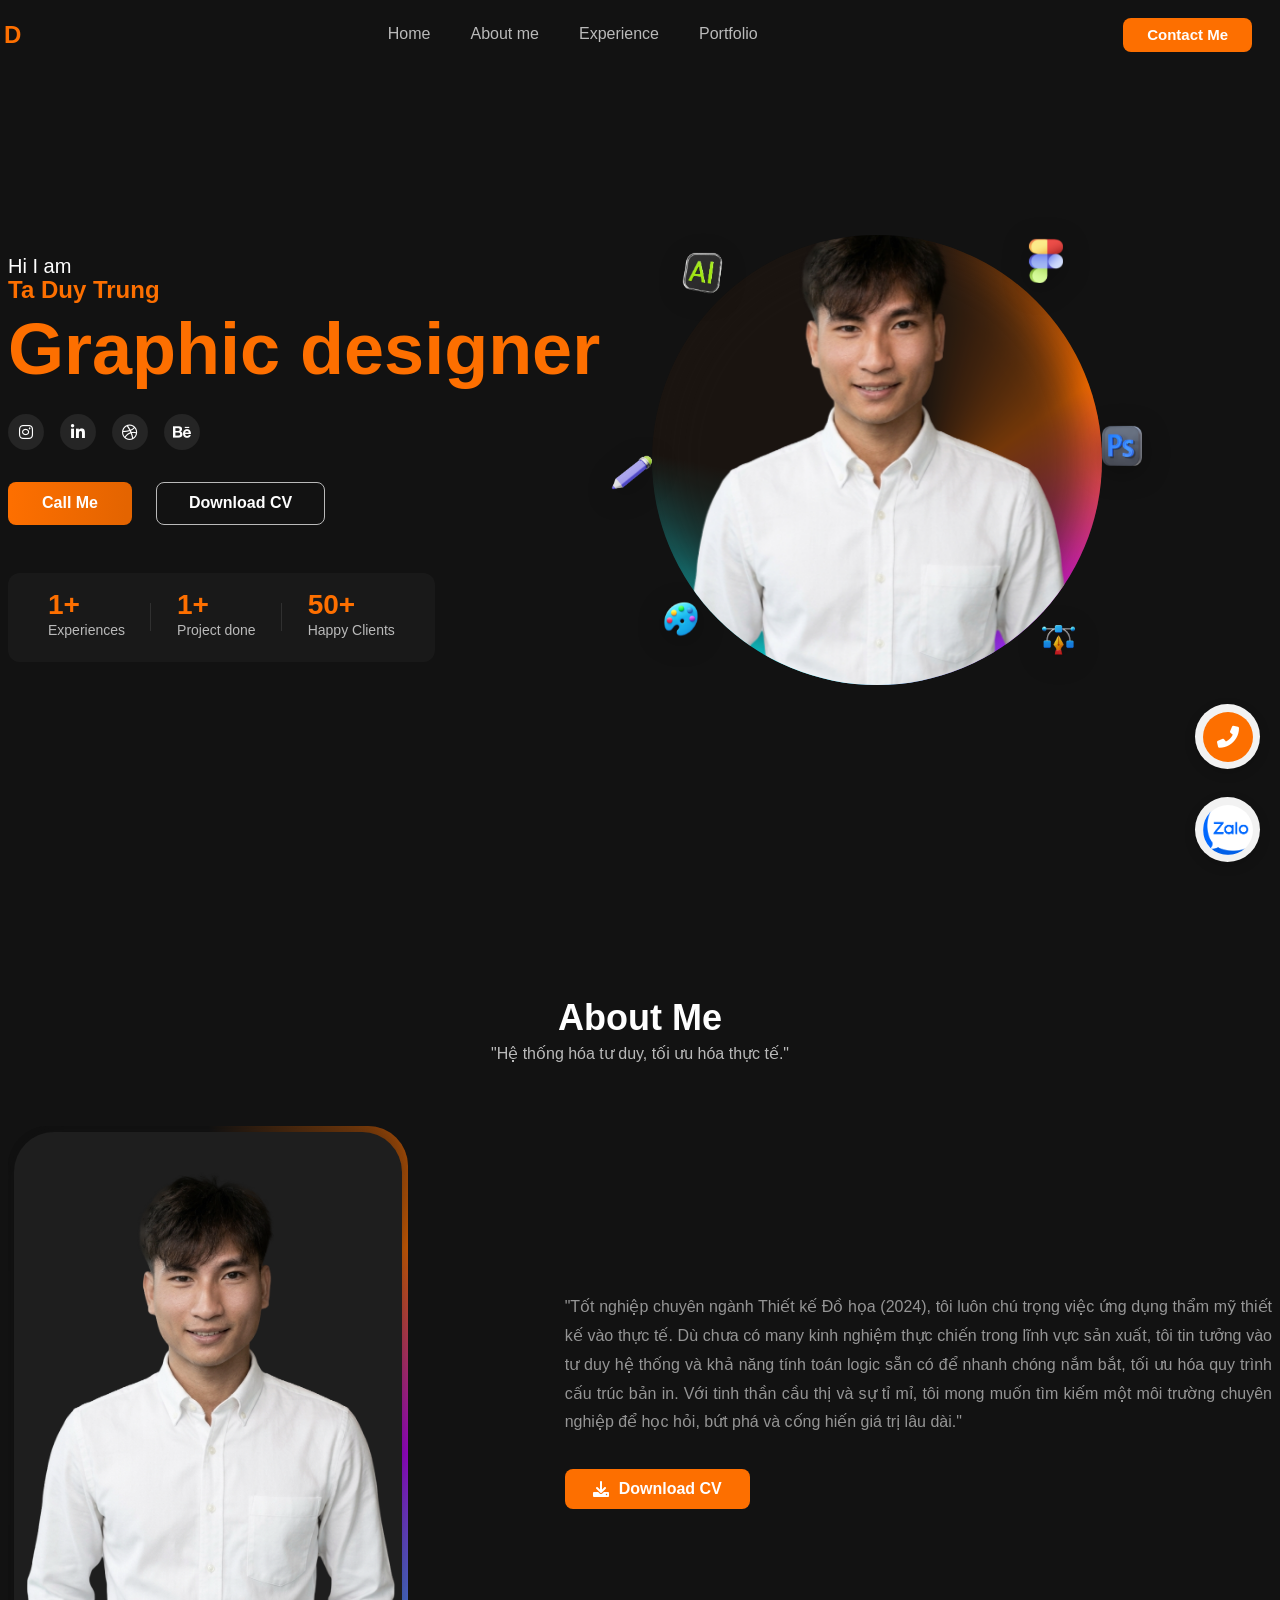
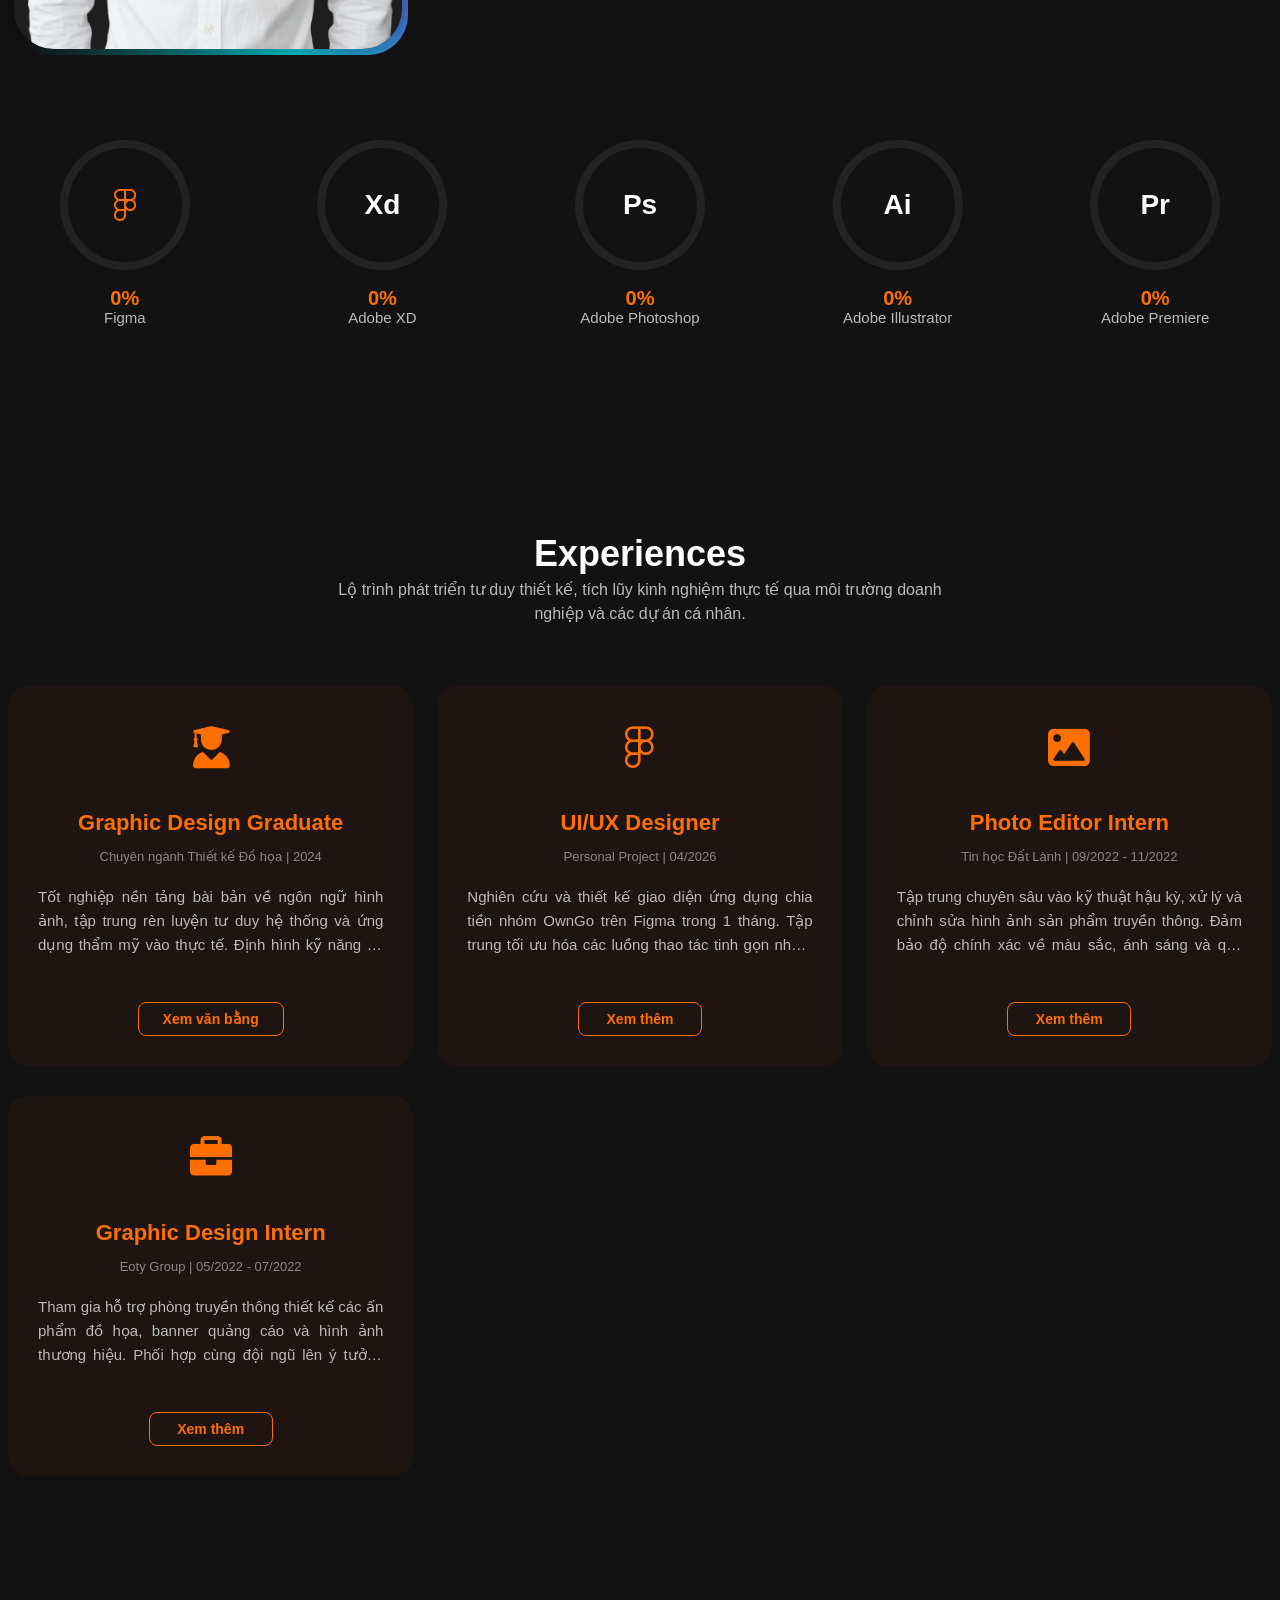
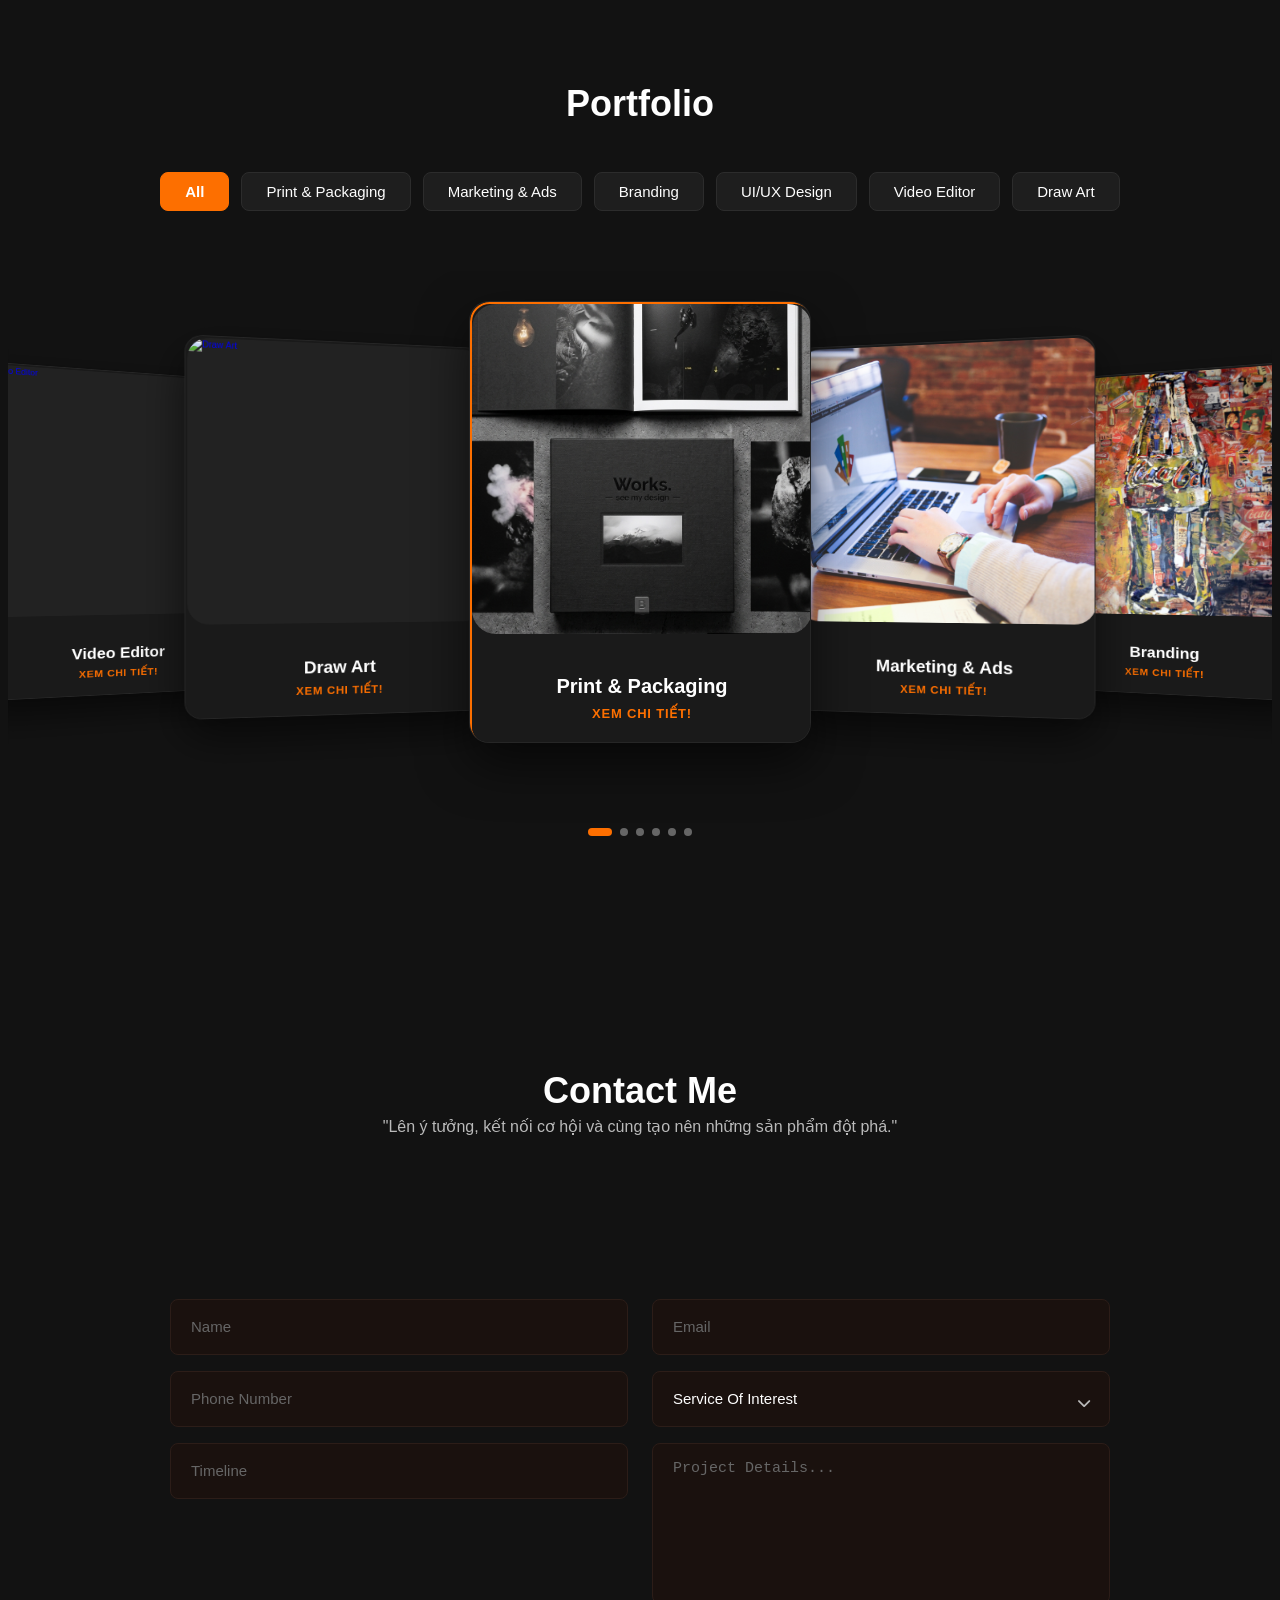
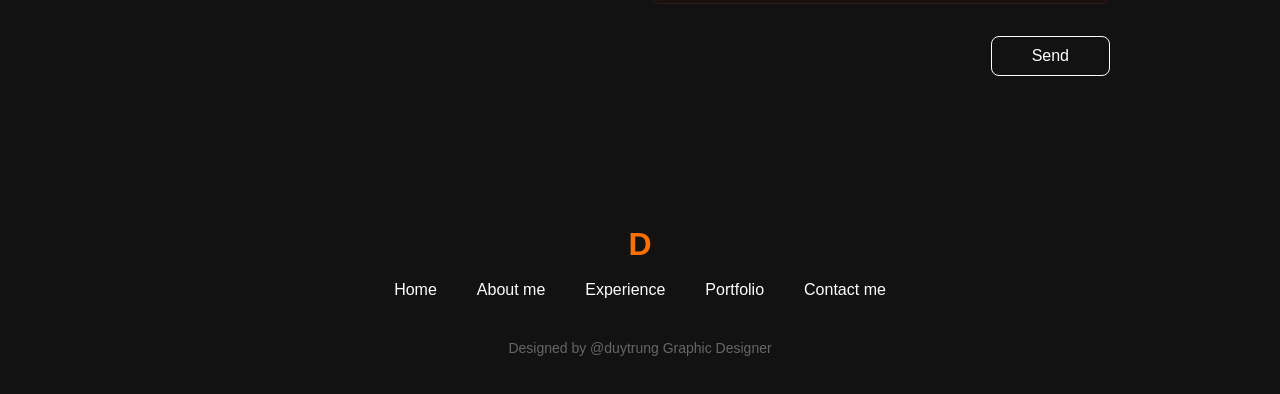
==== commit 1b3927c2: "update" ====
--- a/index.html
+++ b/index.html
@@ -740,65 +740,51 @@
         requestAnimationFrame(animation);
     }
 
-    // --- LOGIC CLICK MENU ĐỔI MÀU CAM ACTIVE & CUỘN CHẬM ---
+    // --- LOGIC CLICK MENU MỚI (CHỈ CUỘN, KHÔNG CHUYỂN TRANG) ---
     document.addEventListener('click', (e) => {
         const link = e.target.closest('.header__link');
         if (!link) return;
 
         const targetId = link.getAttribute('href');
 
+        // NÚT HOME: Cuộn mượt về đỉnh trang thay vì chuyển hướng
         if (targetId === '#' || targetId === '' || targetId === './index.html' || targetId === 'index.html') {
             e.preventDefault();
-            const startPosition = window.scrollY;
-            const distance = -startPosition;
-            let startTime = null;
-
-            function homeAnimation(currentTime) {
-                if (startTime === null) startTime = currentTime;
-                const timeElapsed = currentTime - startTime;
-                const run = ease(timeElapsed, startPosition, distance, 1200);
-                window.scrollTo(0, run);
-
-                if (timeElapsed < 1200) {
-                    requestAnimationFrame(homeAnimation);
+
+            // Dùng lenis để cuộn mượt về tọa độ 0 (đầu trang)
+            if (window.lenis) {
+                window.lenis.scrollTo(0, { duration: 1.5 });
+            } else {
+                window.scrollTo({ top: 0, behavior: 'smooth' });
+            }
+        }
+        // CÁC MỤC KHÁC: Cuộn mượt đến section tương ứng
+        else if (targetId.startsWith('#')) {
+            e.preventDefault();
+            const targetElement = document.querySelector(targetId);
+            if (targetElement) {
+                if (window.lenis) {
+                    window.lenis.scrollTo(targetElement, { duration: 1.5 });
                 } else {
-                    window.scrollTo(0, 0);
+                    targetElement.scrollIntoView({ behavior: 'smooth' });
                 }
             }
-
-            function ease(t, b, c, d) {
-                t /= d / 2;
-                if (t < 1) return c / 2 * t * t + b;
-                t--;
-                return -c / 2 * (t * (t - 2) - 1) + b;
-            }
-
-            requestAnimationFrame(homeAnimation);
-        }
-        else if (targetId.startsWith('#')) {
-            e.preventDefault();
-            smoothScrollTo(targetId, 1200);
-        }
-
-        const currentActive = document.querySelector('.header__link--active');
-        if (currentActive) {
-            currentActive.classList.remove('header__link--active');
-        }
+        }
+
+        // Đổi màu Active
+        document.querySelector('.header__link--active')?.classList.remove('header__link--active');
         link.classList.add('header__link--active');
 
-        const navbarMenu = document.querySelector('.header__nav-col');
-        const menuOverlay = document.querySelector('.js-menu-overlay');
-        if (navbarMenu && menuOverlay) {
-            navbarMenu.classList.remove('open');
-            menuOverlay.classList.remove('open');
-        }
+        // Đóng menu mobile
+        document.querySelector('.header__nav-col')?.classList.remove('open');
+        document.querySelector('.js-menu-overlay')?.classList.remove('open');
     });
 
     document.addEventListener('click', (e) => {
         const headerContactBtn = e.target.closest('.header__btn-contact');
         if (headerContactBtn) {
             e.preventDefault();
-            smoothScrollTo('#contact', 1200);
+            smoothScrollTo('#contact', 500);
         }
     });
 
--- a/assets/css/main.css
+++ b/assets/css/main.css
@@ -5,6 +5,10 @@
 /* ==========================================================================
    RESET VÀ ĐỒNG BỘ LẠI TOÀN BỘ CSS HEADER PC (MAIN.CSS)
    ========================================================================== */
+
+html {
+    scroll-behavior: smooth;
+}
 
 /* Khung bọc ngoài cùng cố định trên đỉnh */
 .header {
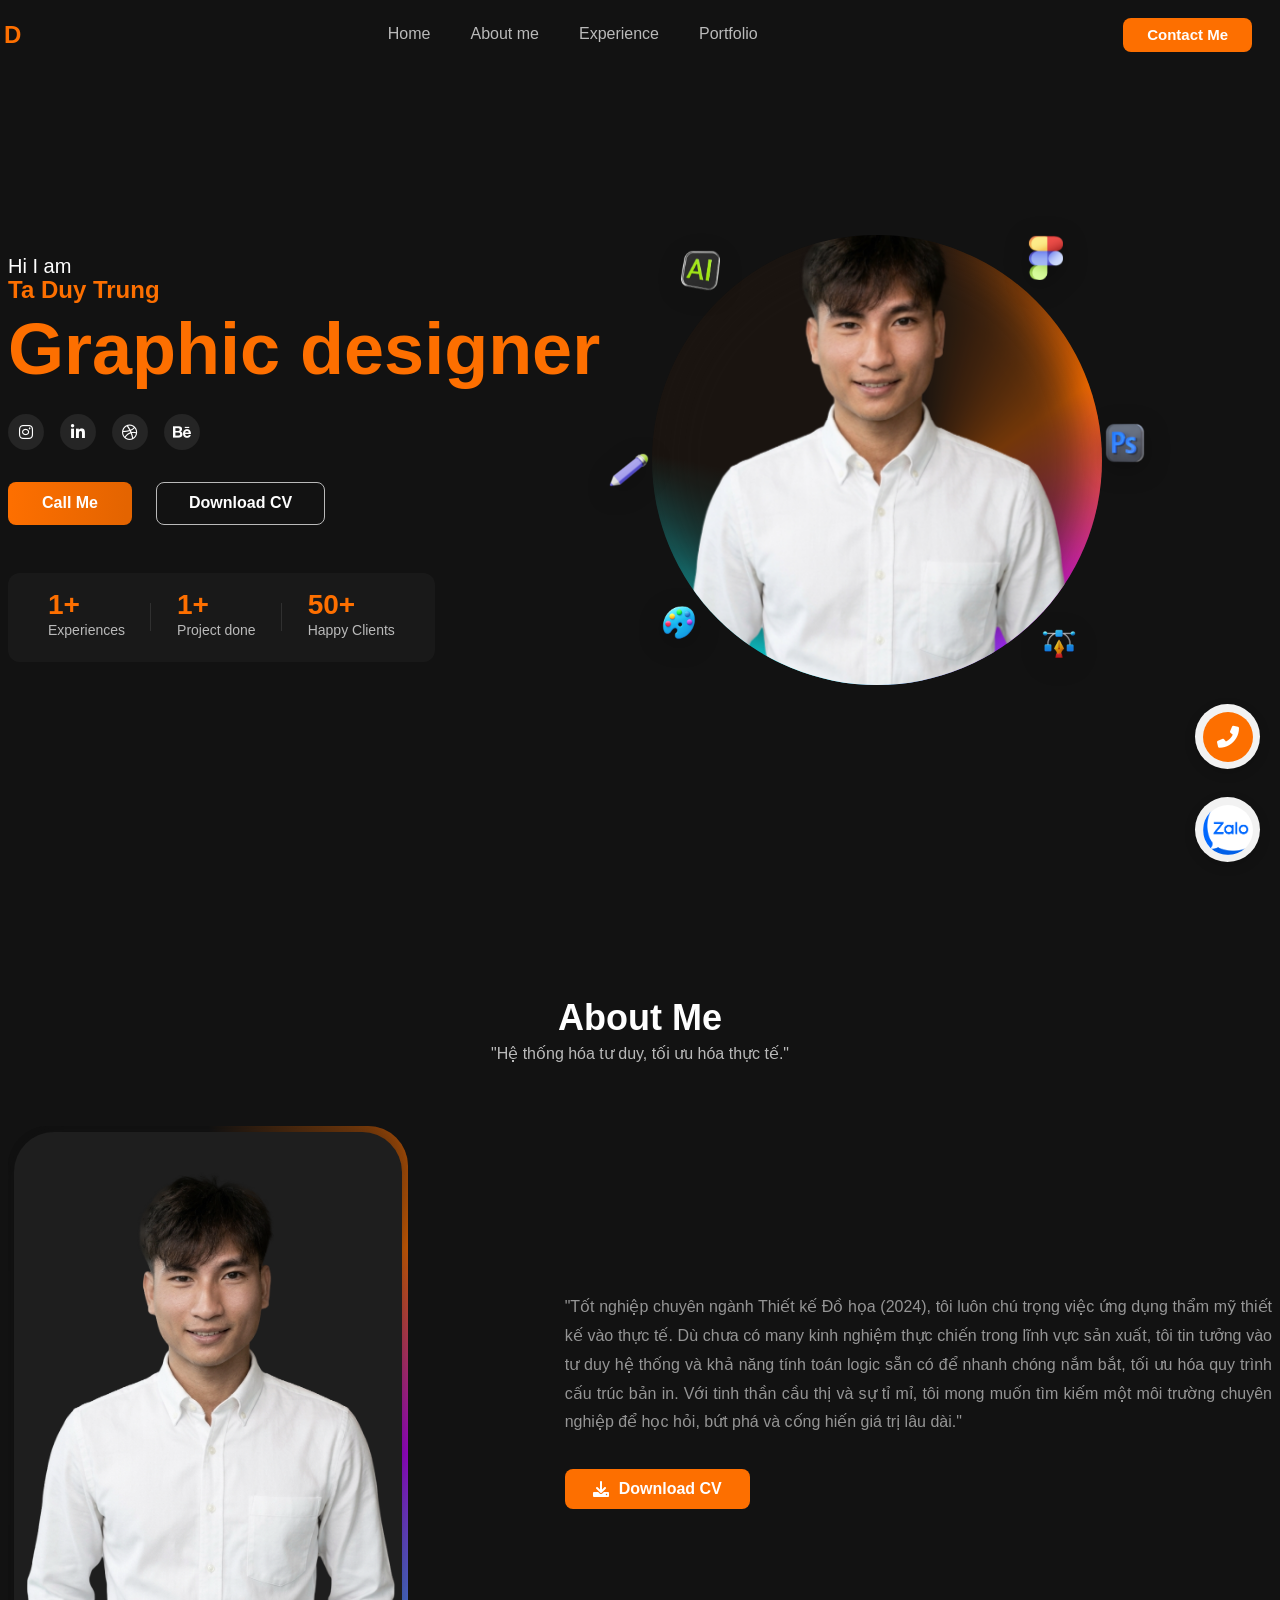
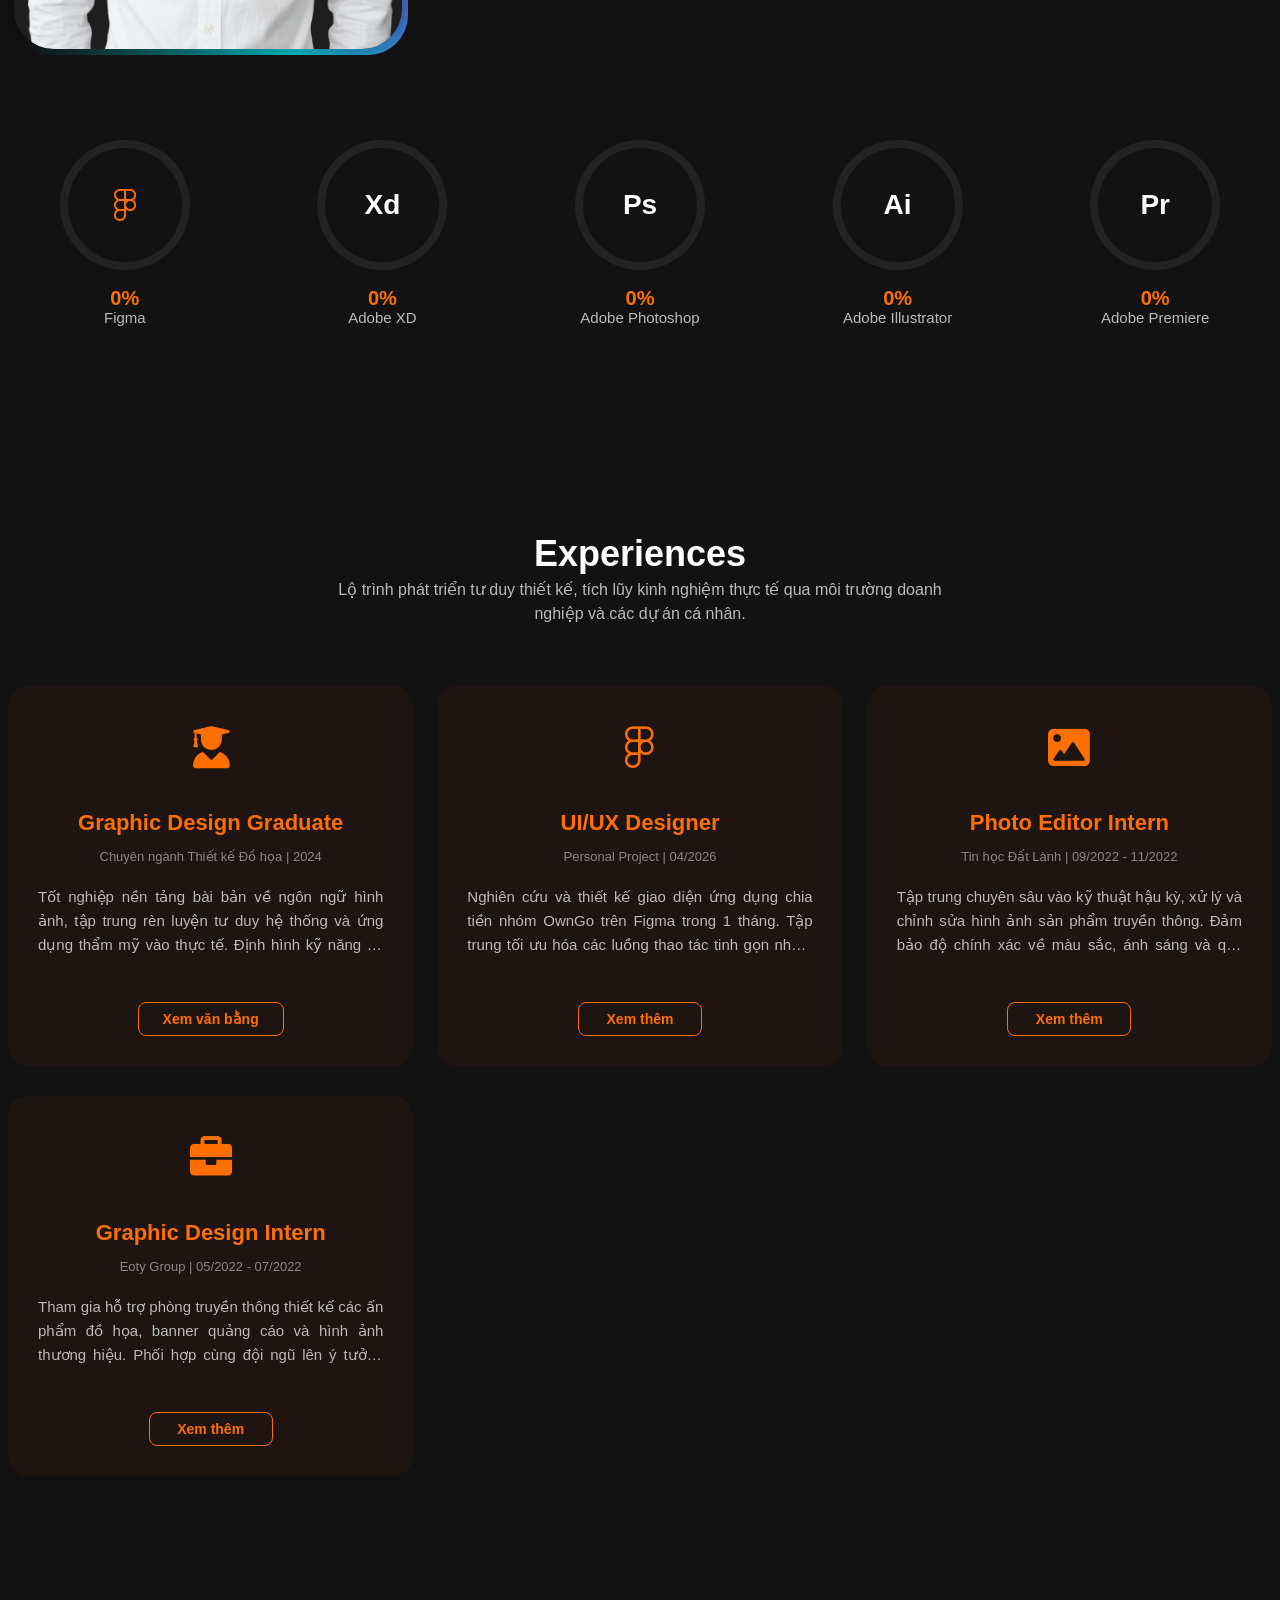
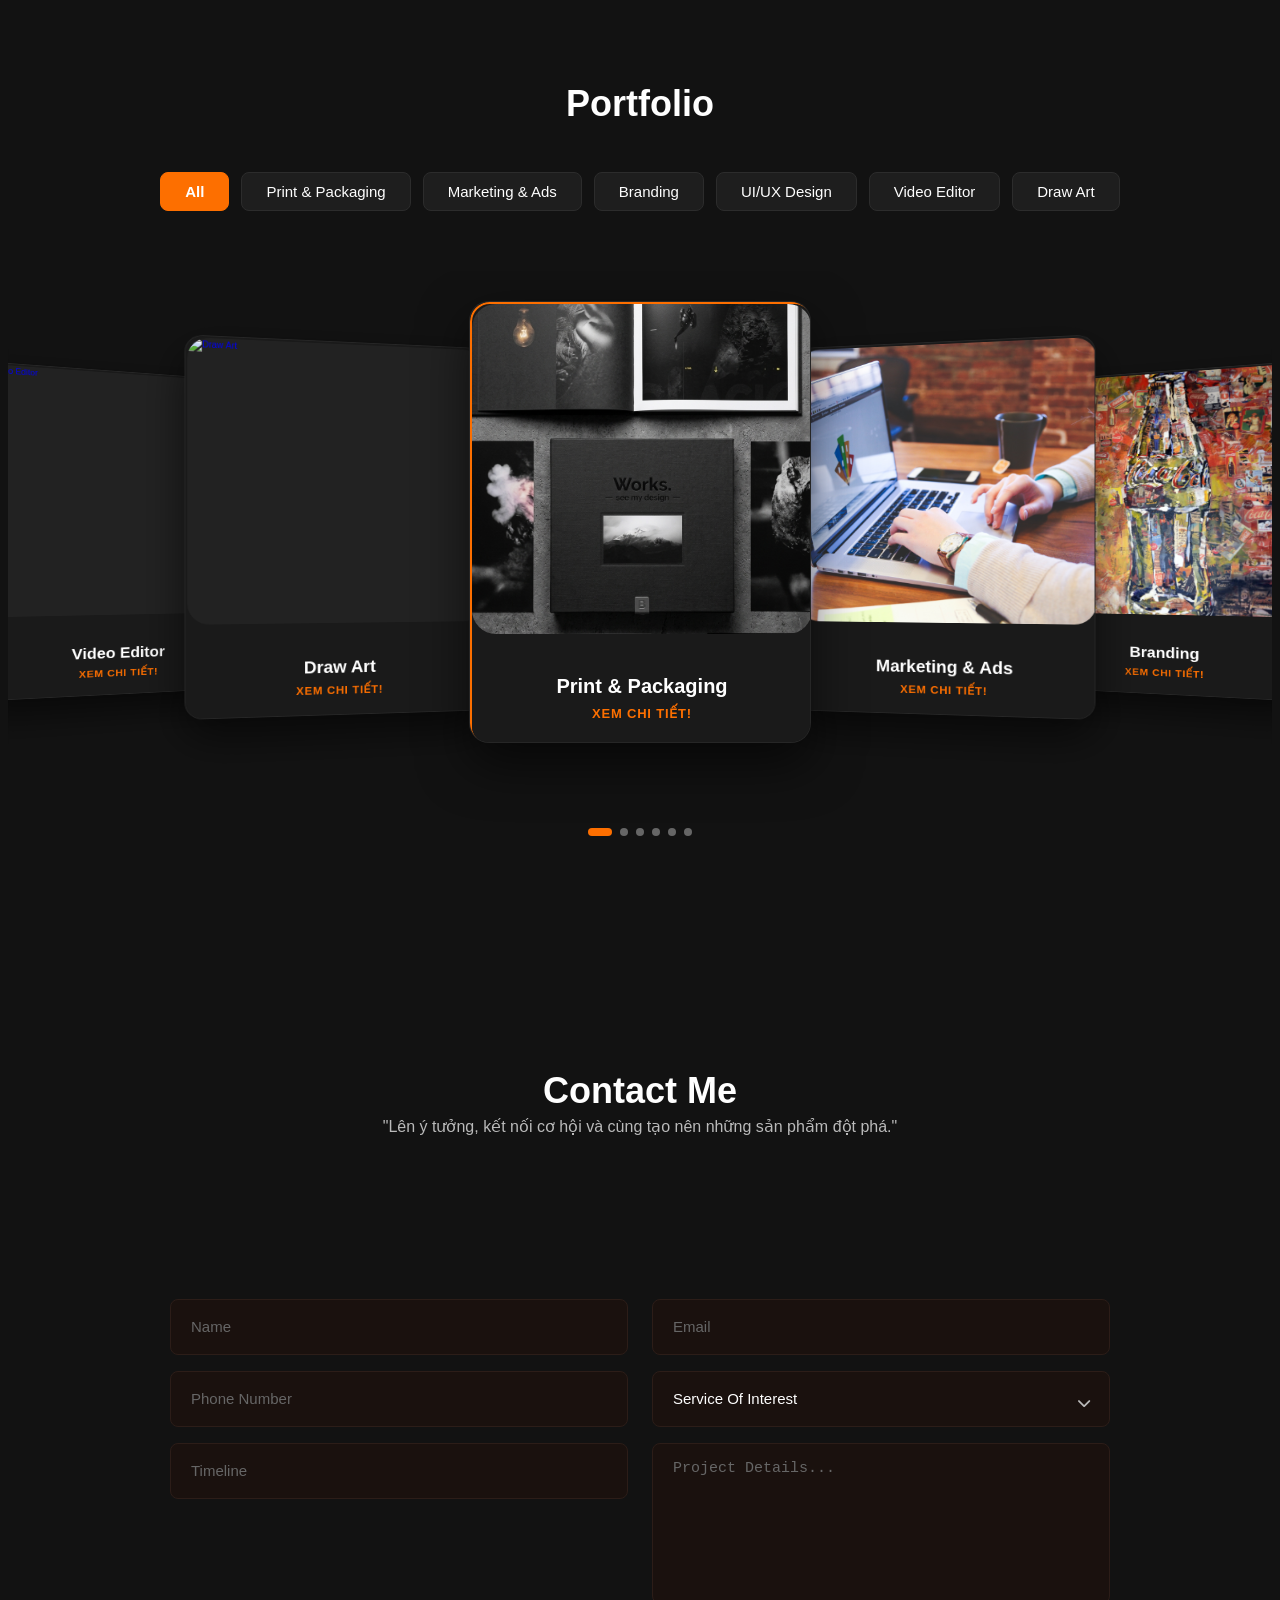
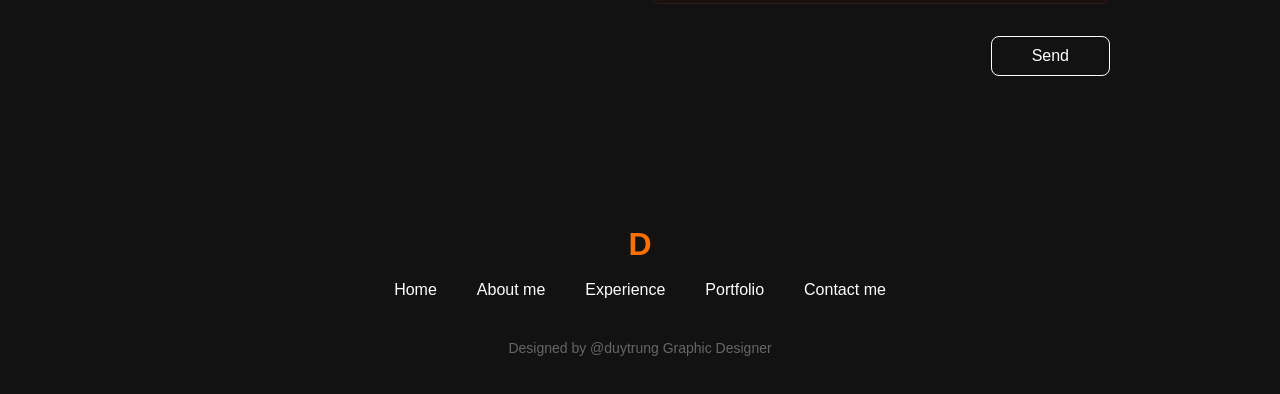
==== commit 299d44a5: "update" ====
--- a/index.html
+++ b/index.html
@@ -180,7 +180,7 @@
 
                         <div class="hero__cta">
                             <a href="tel:0357552081" class="btn hero__btn-hire">Call Me</a>
-                            <a href="../assets/docs/CV_Ta_Duy_Trung.pdf" class="btn hero__btn-cv"
+                            <a href="assets/docs/CV_Ta_Duy_Trung.pdf" class="btn hero__btn-cv"
                                 download="CV_Ta_Duy_Trung.pdf">
                                 Download CV
                             </a>
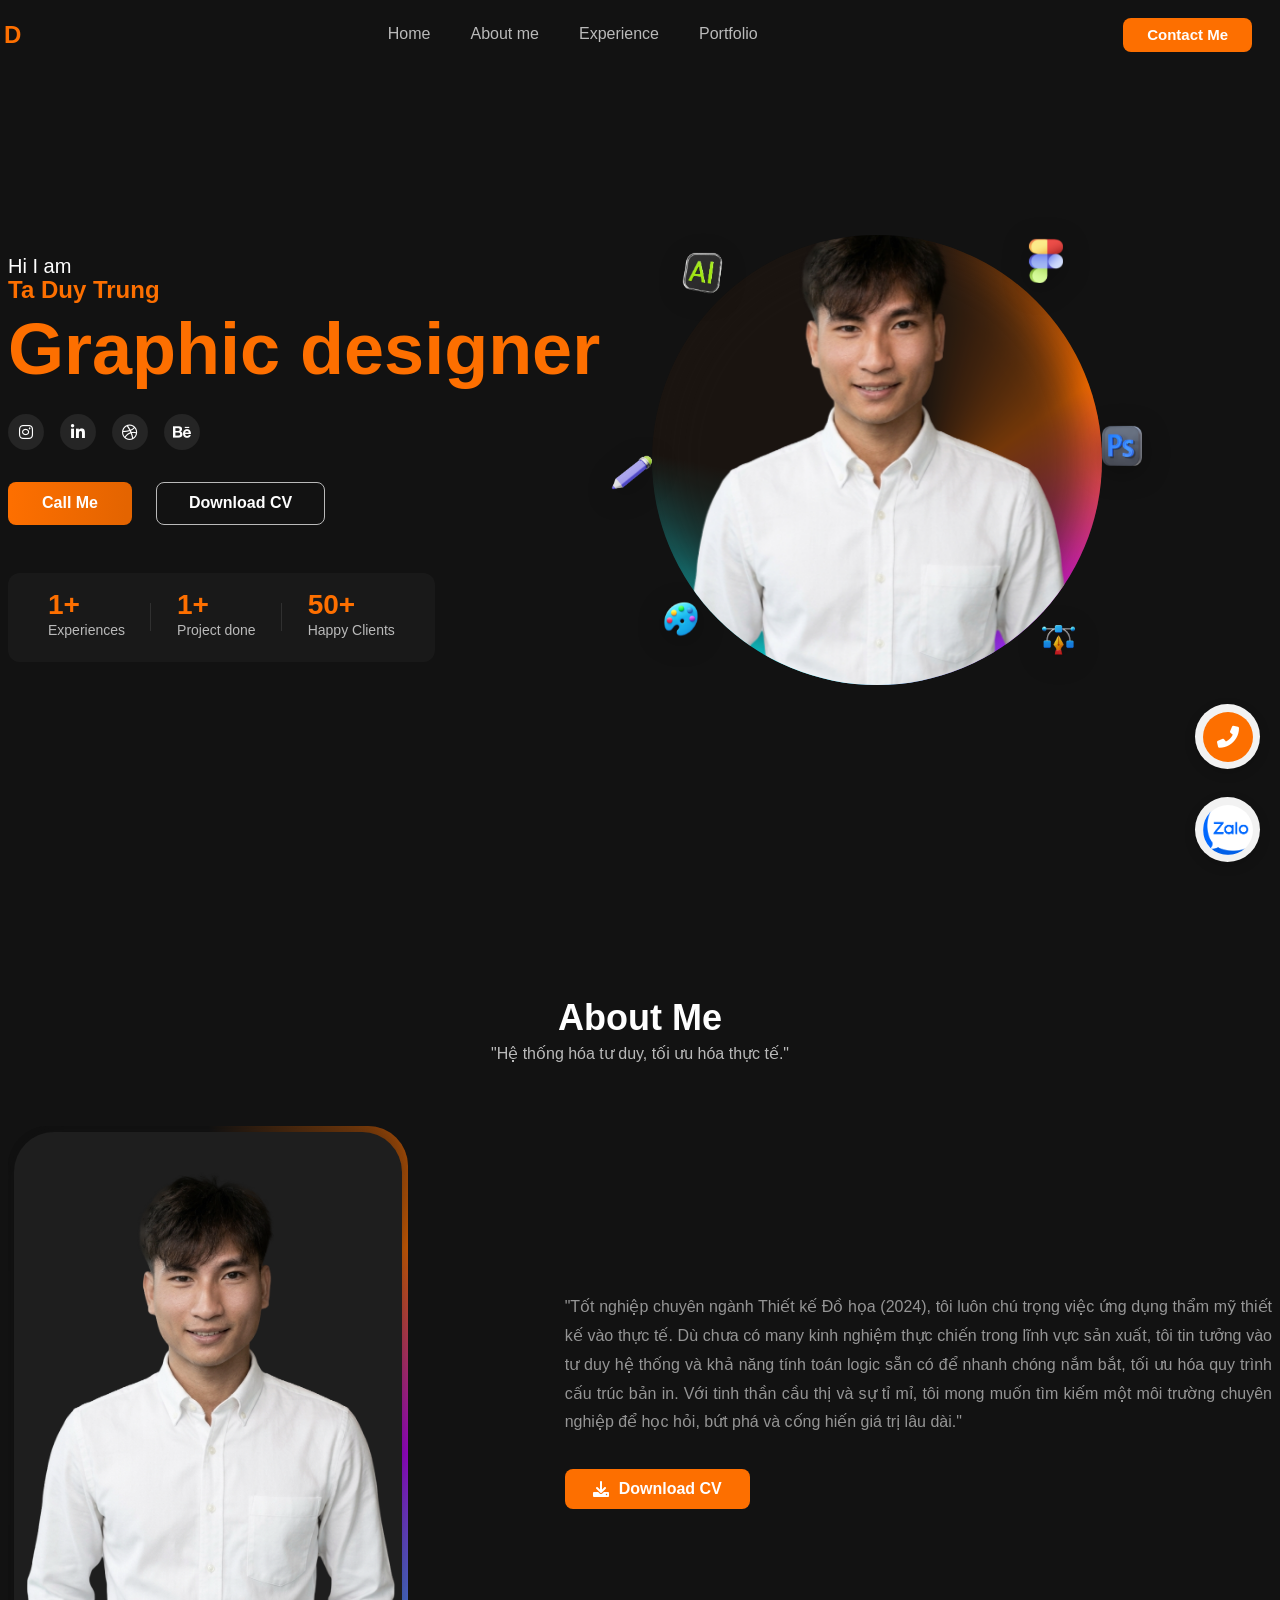
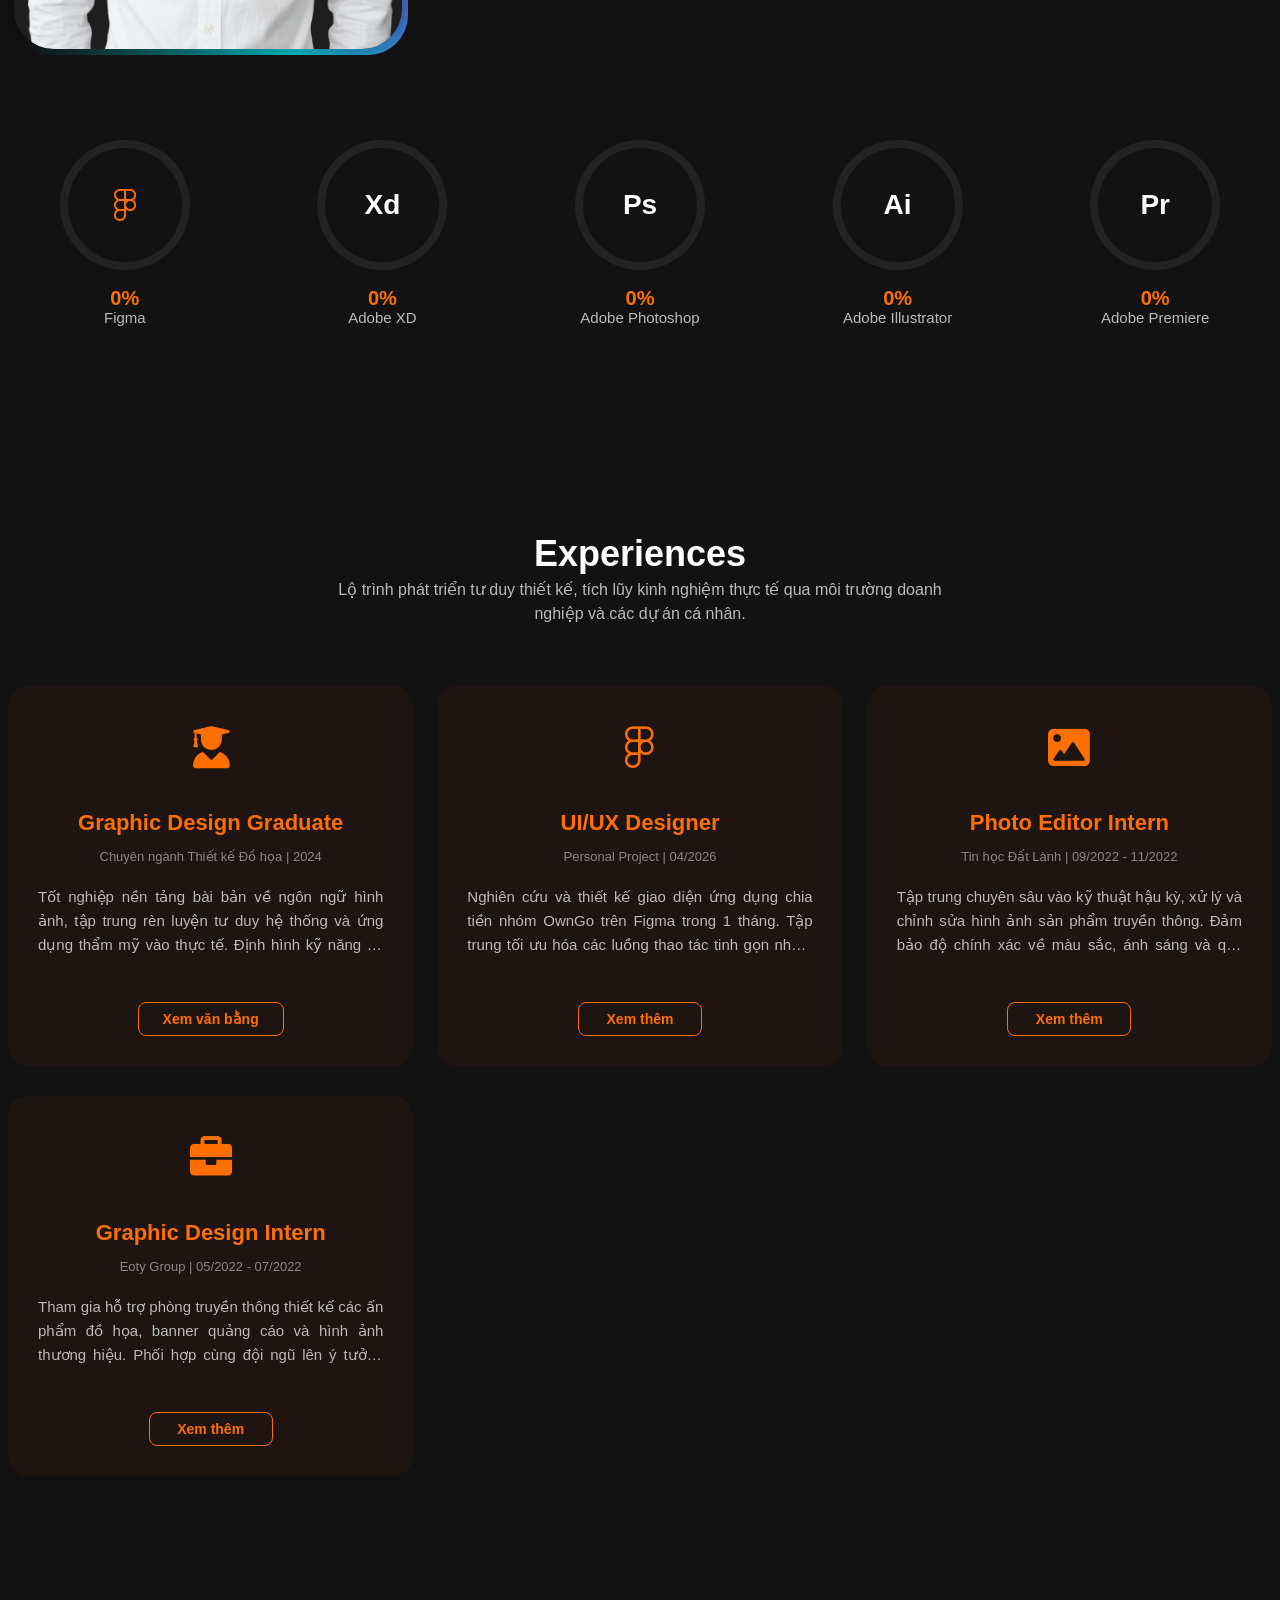
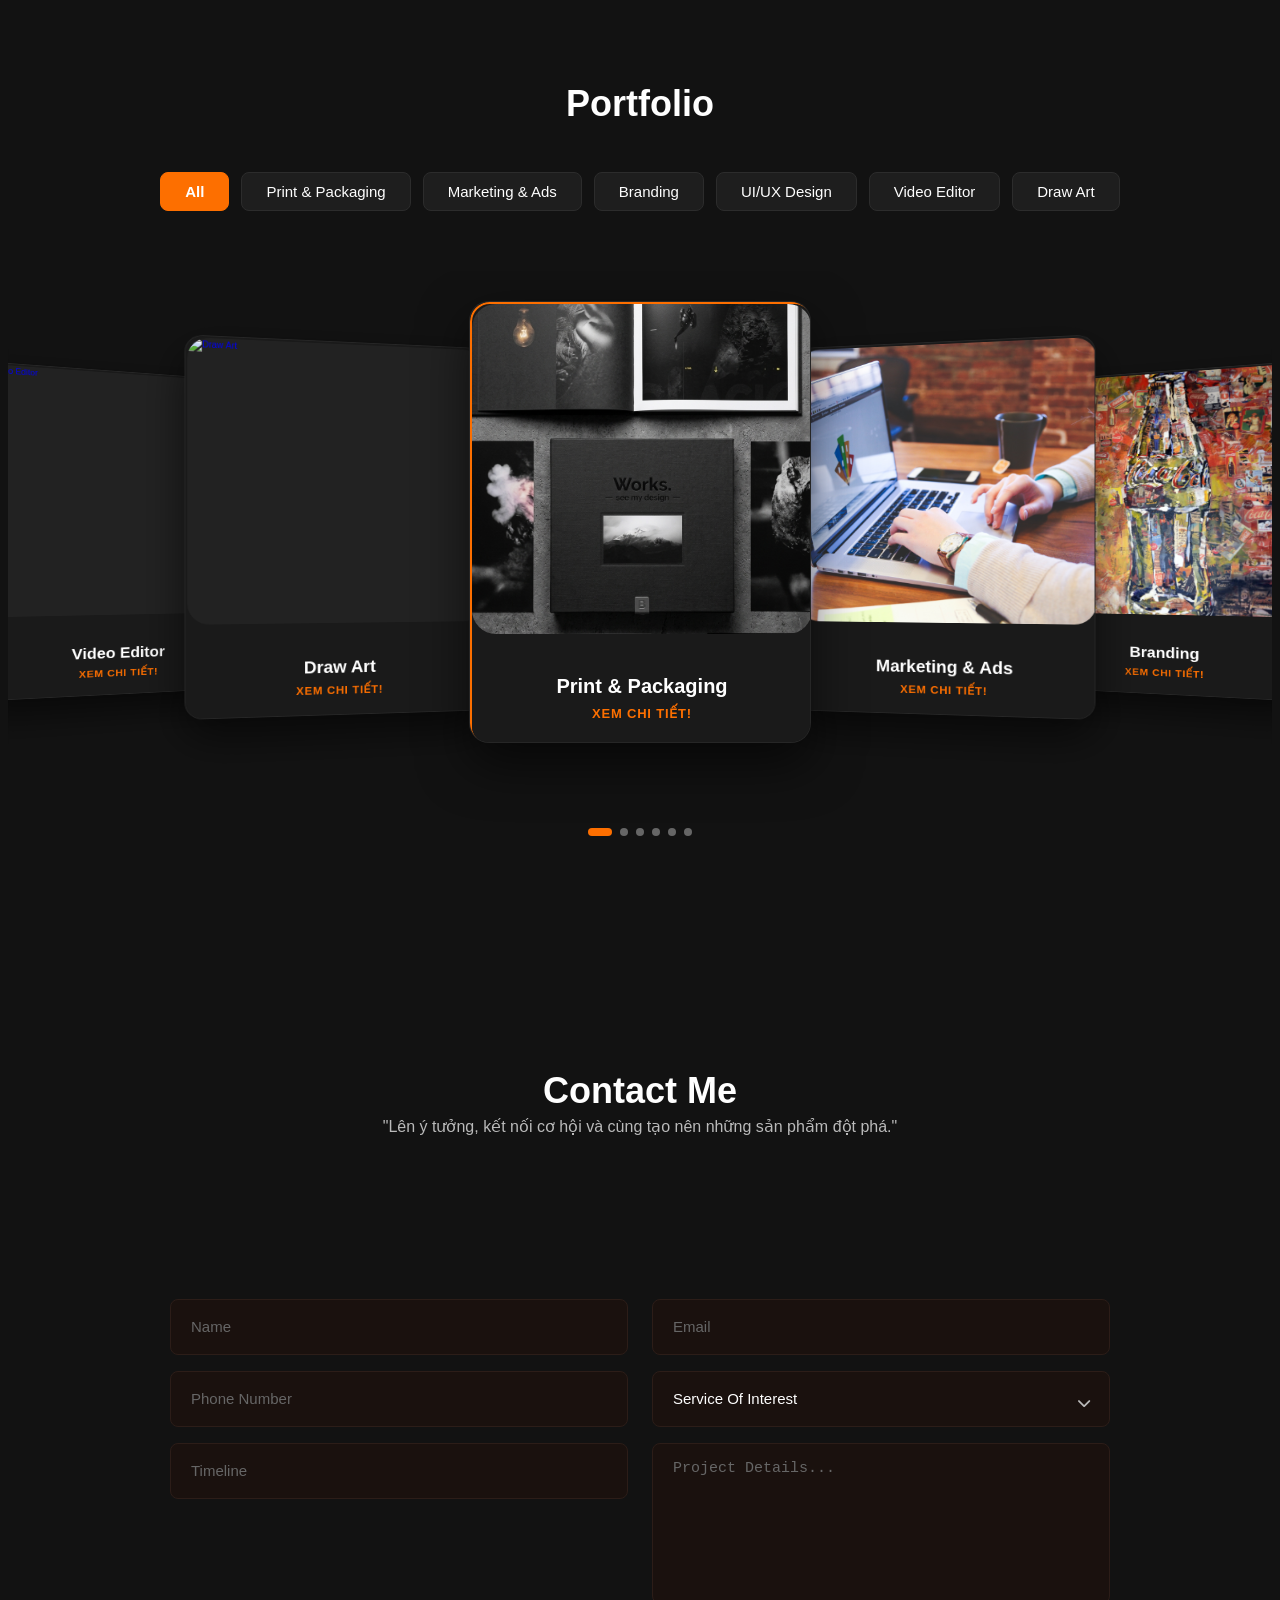
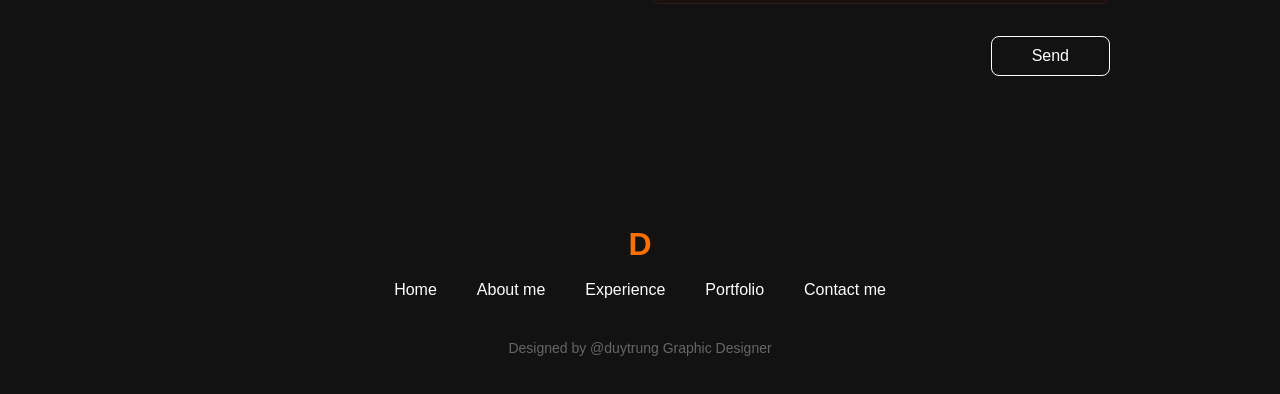
==== commit 9583ff33: "Update index.html" ====
--- a/index.html
+++ b/index.html
@@ -180,7 +180,7 @@
 
                         <div class="hero__cta">
                             <a href="tel:0357552081" class="btn hero__btn-hire">Call Me</a>
-                            <a href="assets/docs/CV_Ta_Duy_Trung.pdf" class="btn hero__btn-cv"
+                            <a href="../assets/docs/CV_Ta_Duy_Trung.pdf" class="btn hero__btn-cv"
                                 download="CV_Ta_Duy_Trung.pdf">
                                 Download CV
                             </a>
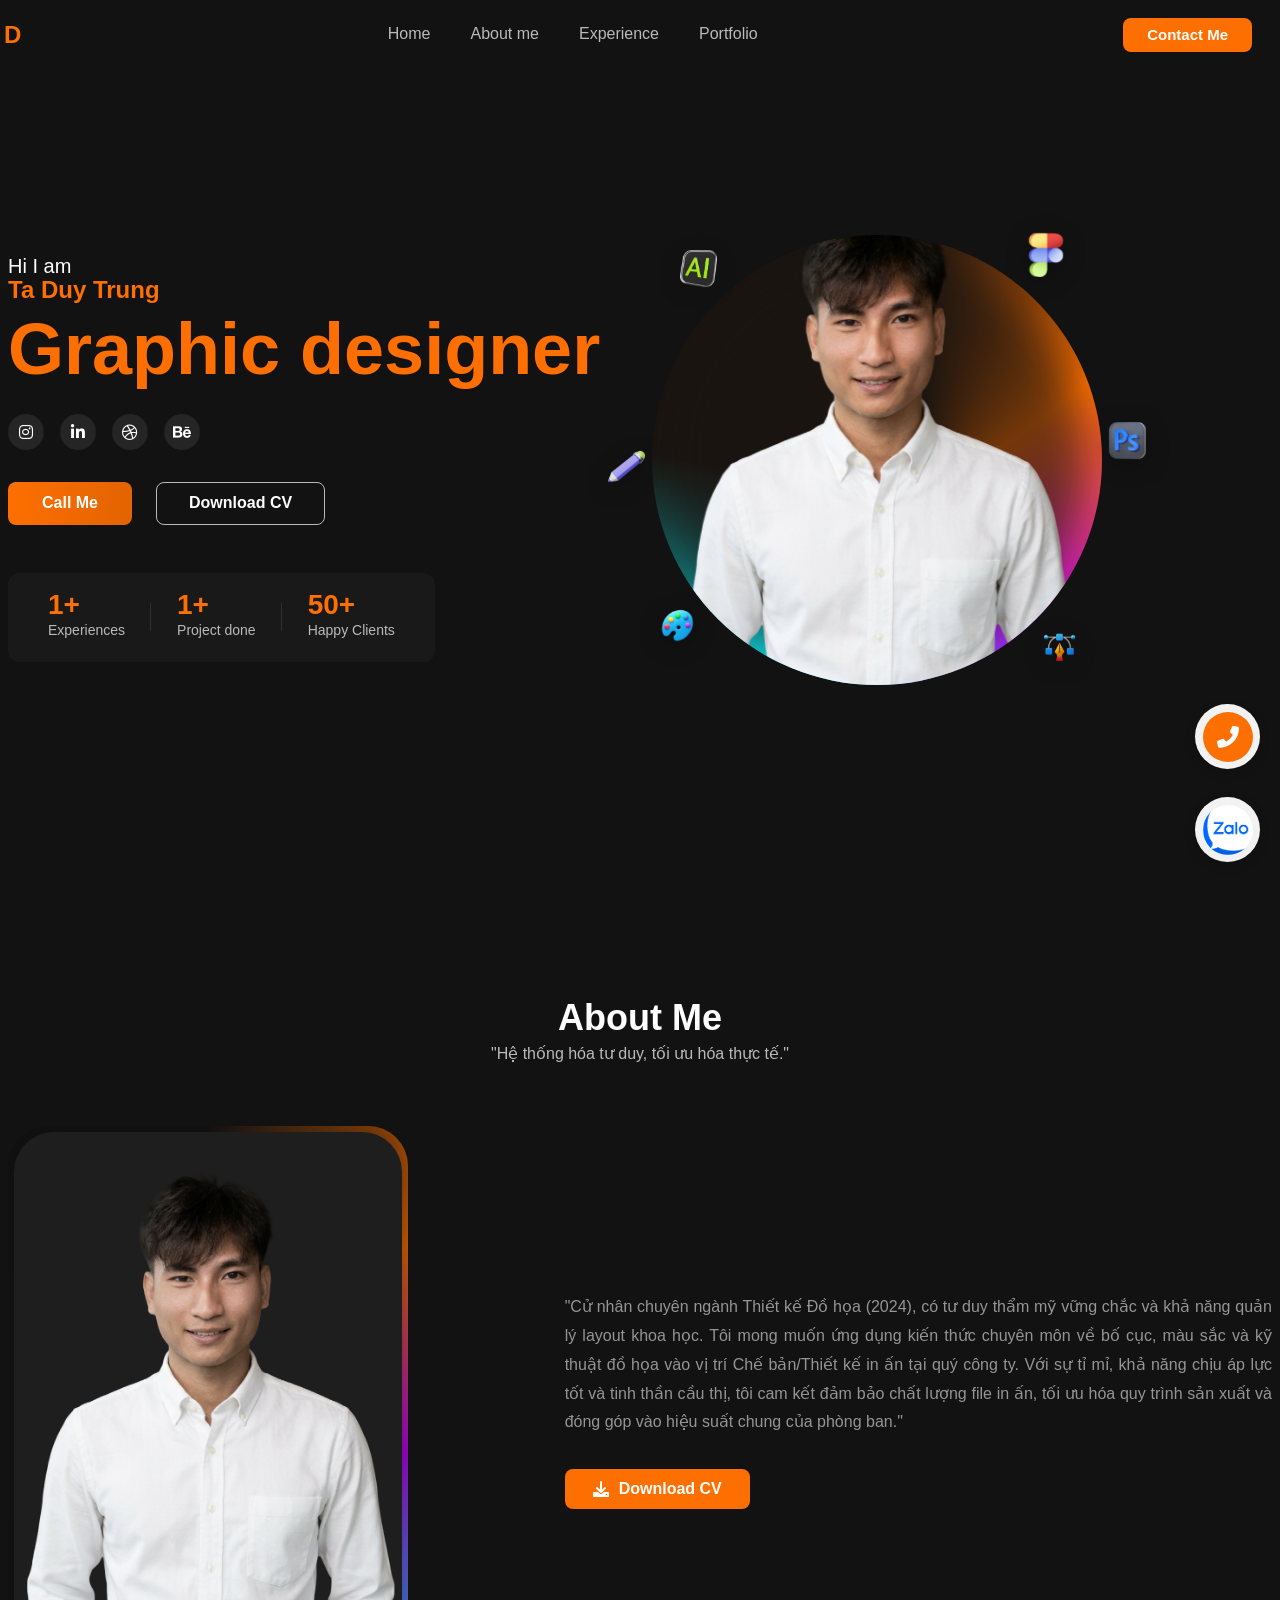
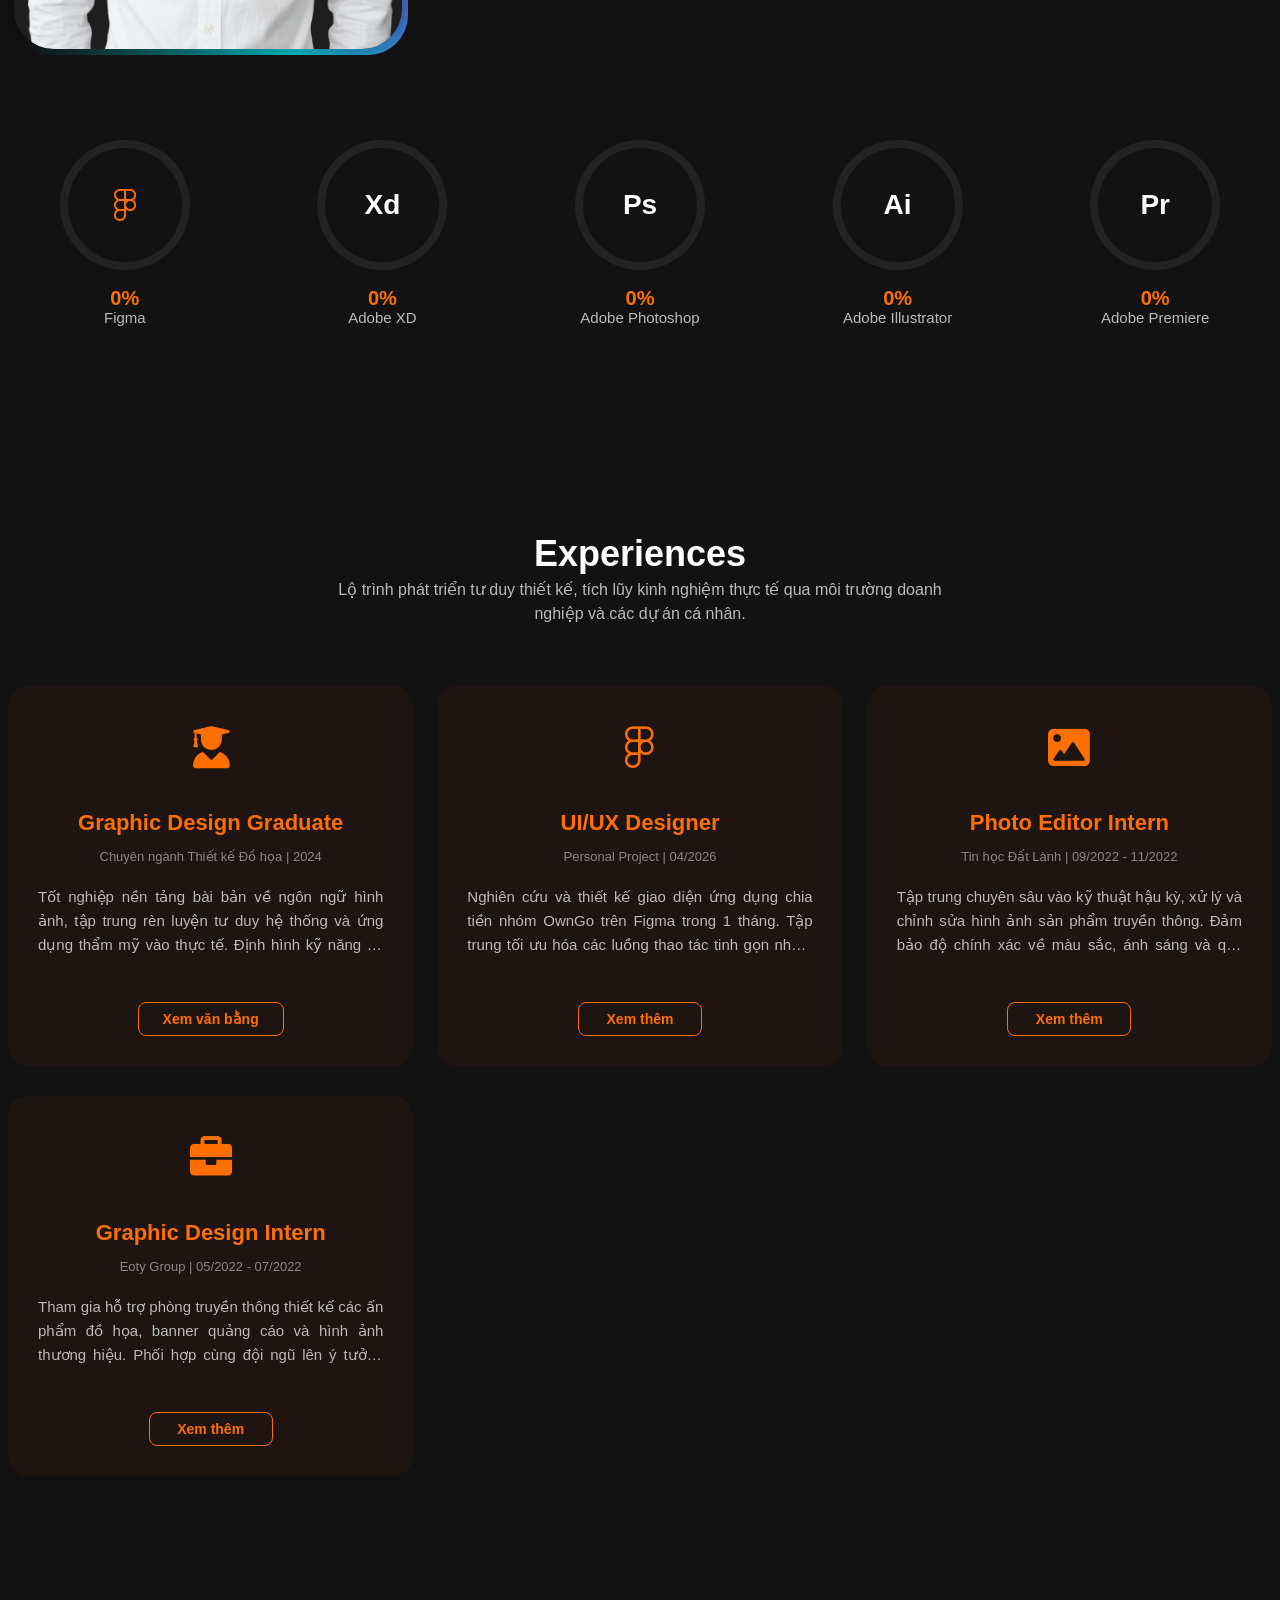
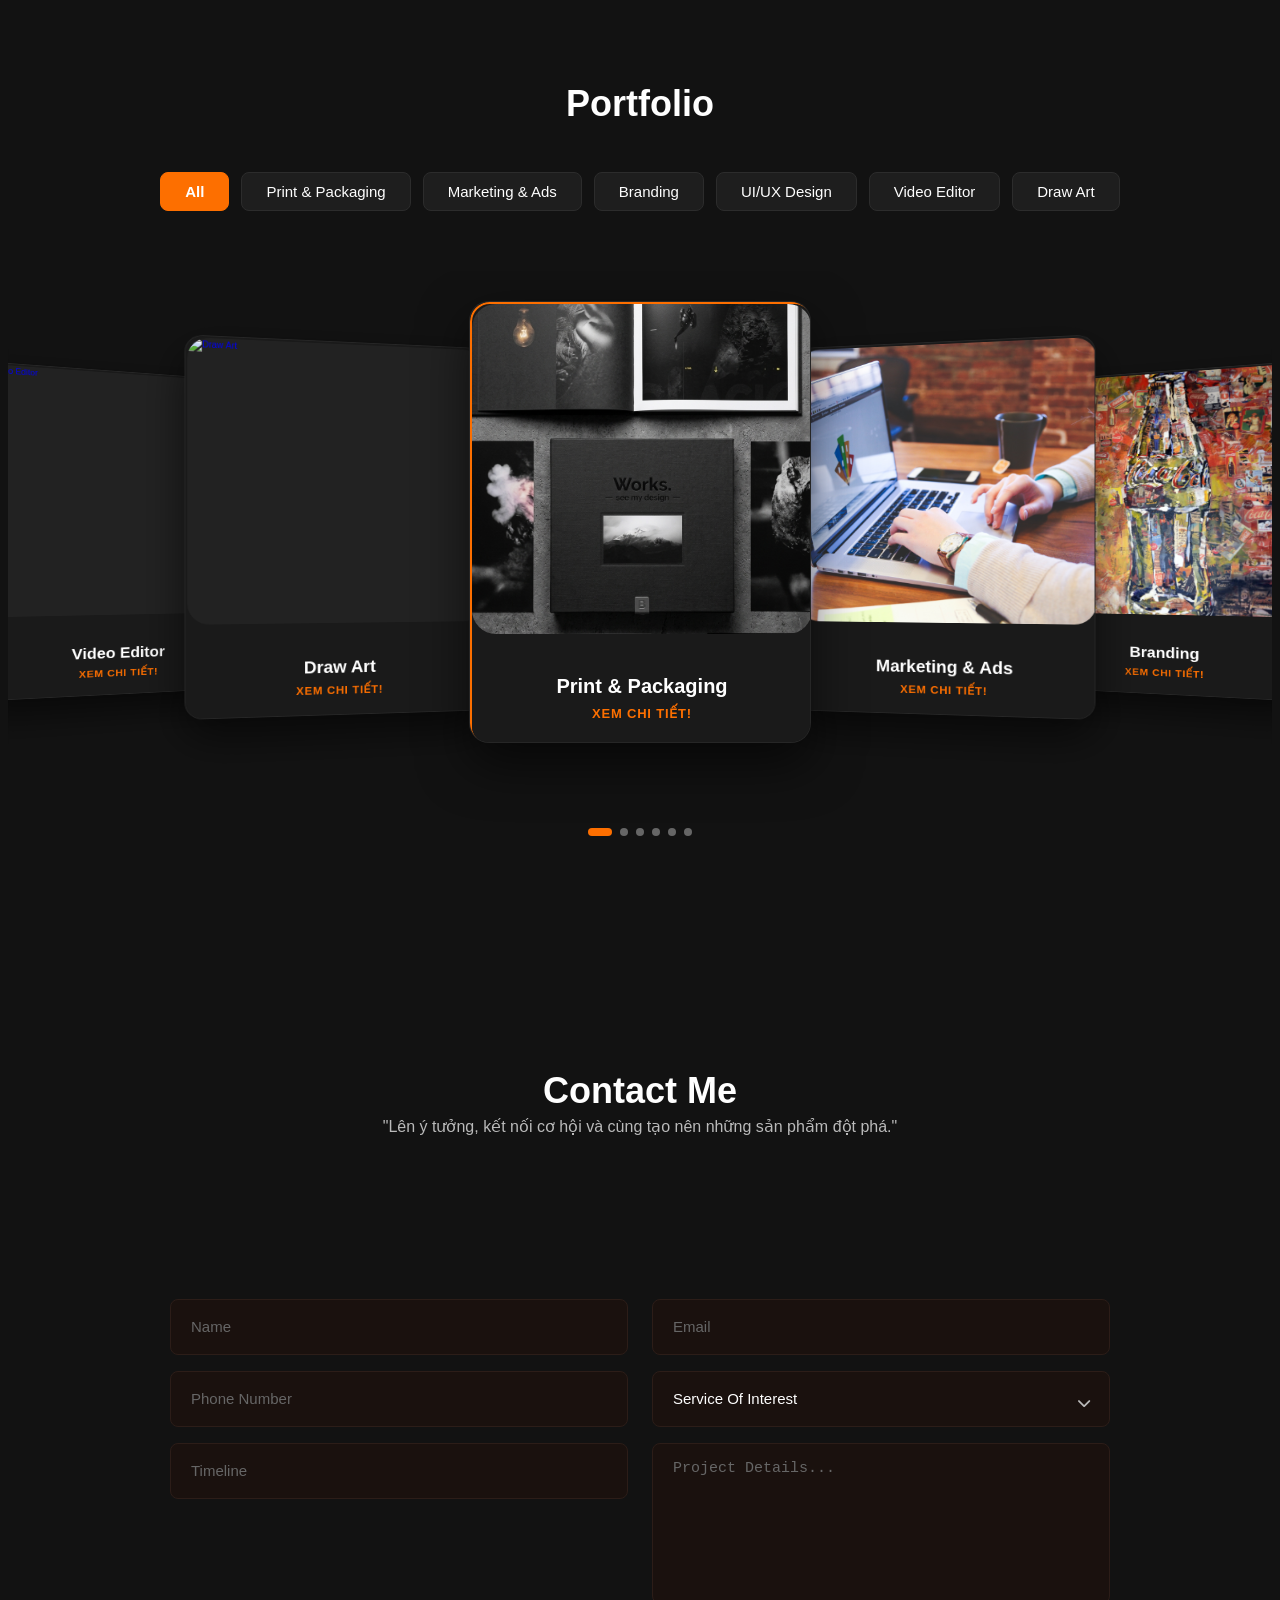
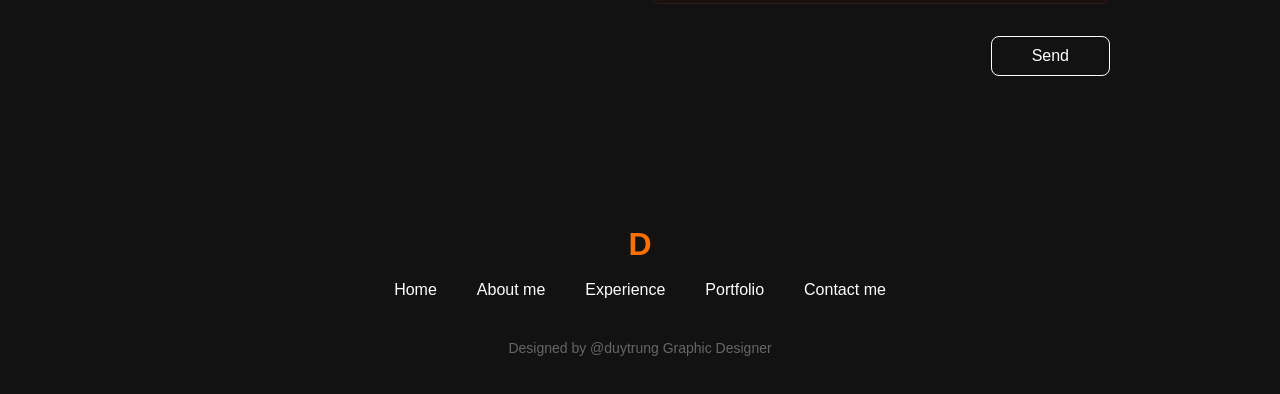
==== commit e7196b9d: "Update index.html" ====
--- a/index.html
+++ b/index.html
@@ -248,11 +248,7 @@
                 <div class="col l-7 m-12 c-12">
                     <div class="about__content">
                         <p class="about__description">
-                            "Tốt nghiệp chuyên ngành Thiết kế Đồ họa (2024), tôi luôn chú trọng việc ứng dụng thẩm mỹ
-                            thiết kế vào thực tế. Dù chưa có many kinh nghiệm thực chiến trong lĩnh vực sản xuất, tôi
-                            tin tưởng vào tư duy hệ thống và khả năng tính toán logic sẵn có để nhanh chóng nắm bắt, tối
-                            ưu hóa quy trình cấu trúc bản in. Với tinh thần cầu thị và sự tỉ mỉ, tôi mong muốn tìm kiếm
-                            một môi trường chuyên nghiệp để học hỏi, bứt phá và cống hiến giá trị lâu dài."
+                            "Cử nhân chuyên ngành Thiết kế Đồ họa (2024), có tư duy thẩm mỹ vững chắc và khả năng quản lý layout khoa học. Tôi mong muốn ứng dụng kiến thức chuyên môn về bố cục, màu sắc và kỹ thuật đồ họa vào vị trí Chế bản/Thiết kế in ấn tại quý công ty. Với sự tỉ mỉ, khả năng chịu áp lực tốt và tinh thần cầu thị, tôi cam kết đảm bảo chất lượng file in ấn, tối ưu hóa quy trình sản xuất và đóng góp vào hiệu suất chung của phòng ban."
                         </p>
                         <a href="../assets/docs/CV_Ta_Duy_Trung.pdf" class="about__btn-cv"
                             download="CV_Ta_Duy_Trung.pdf">
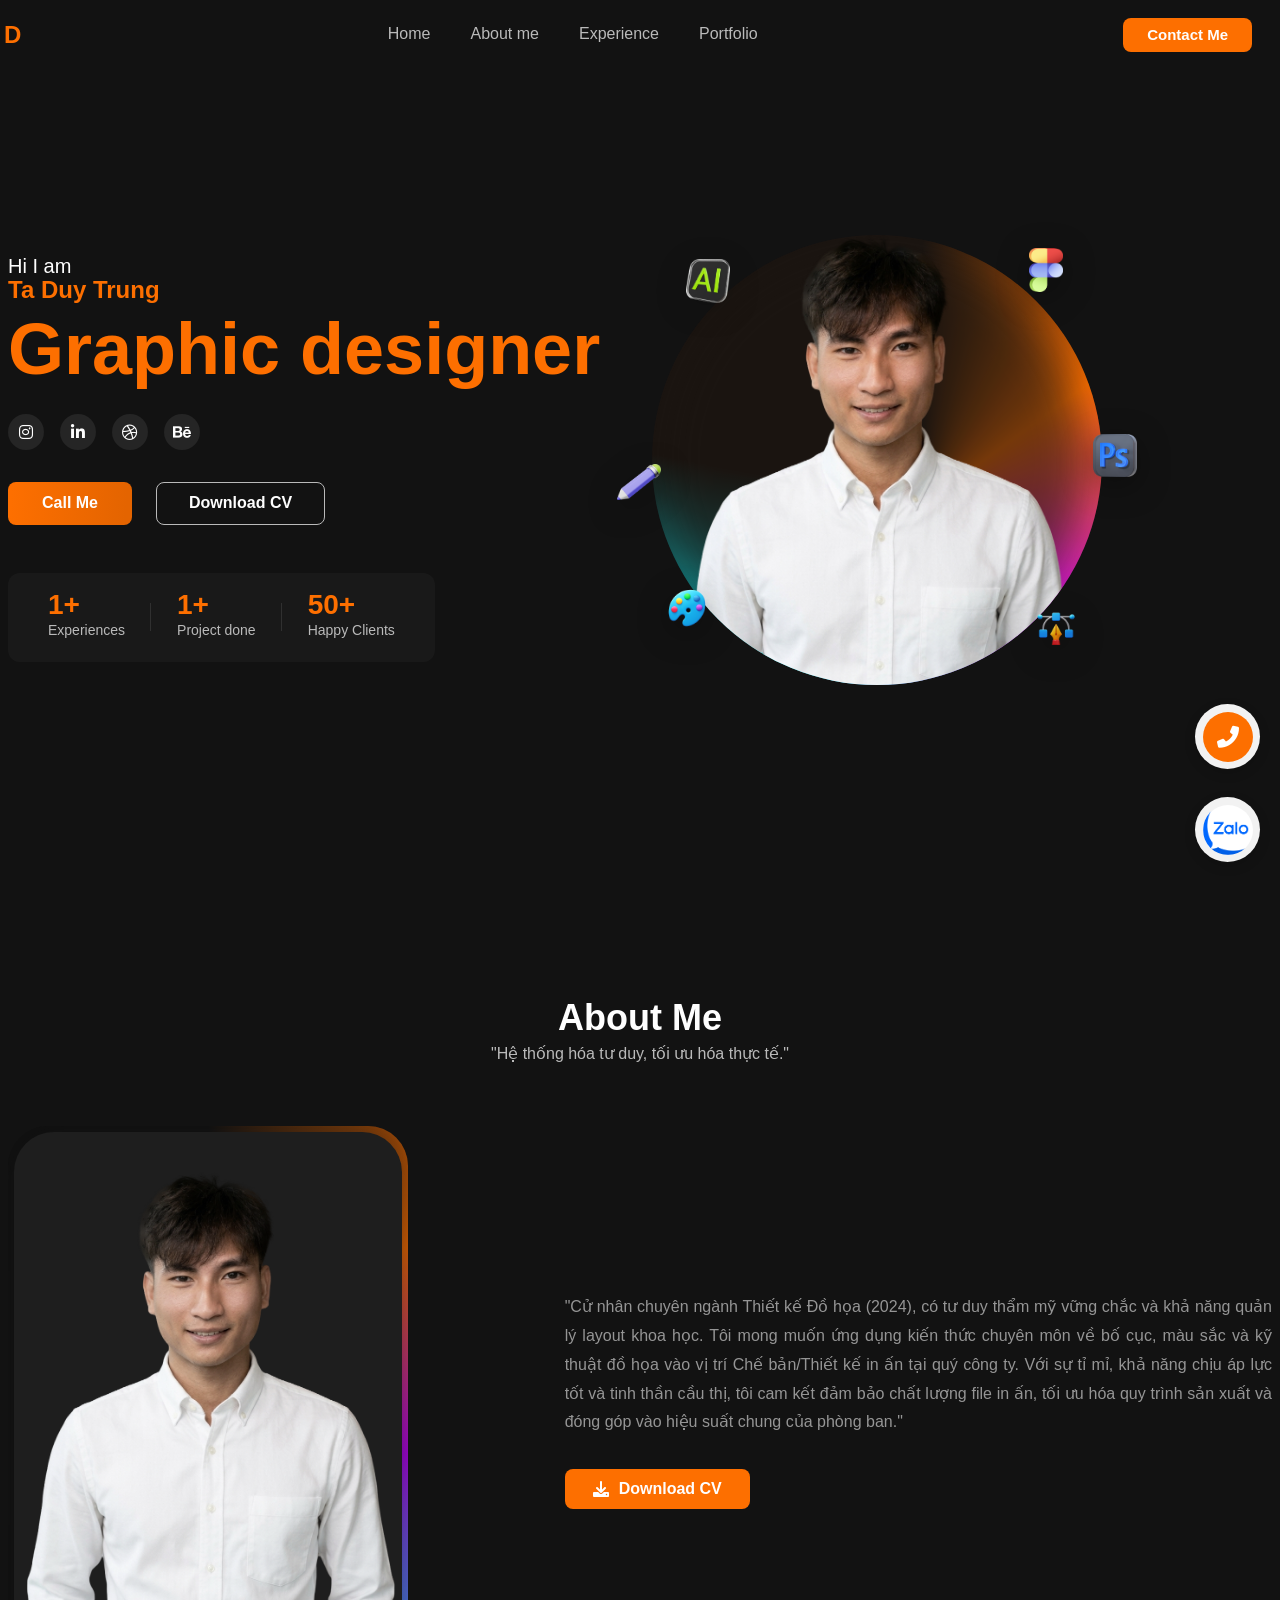
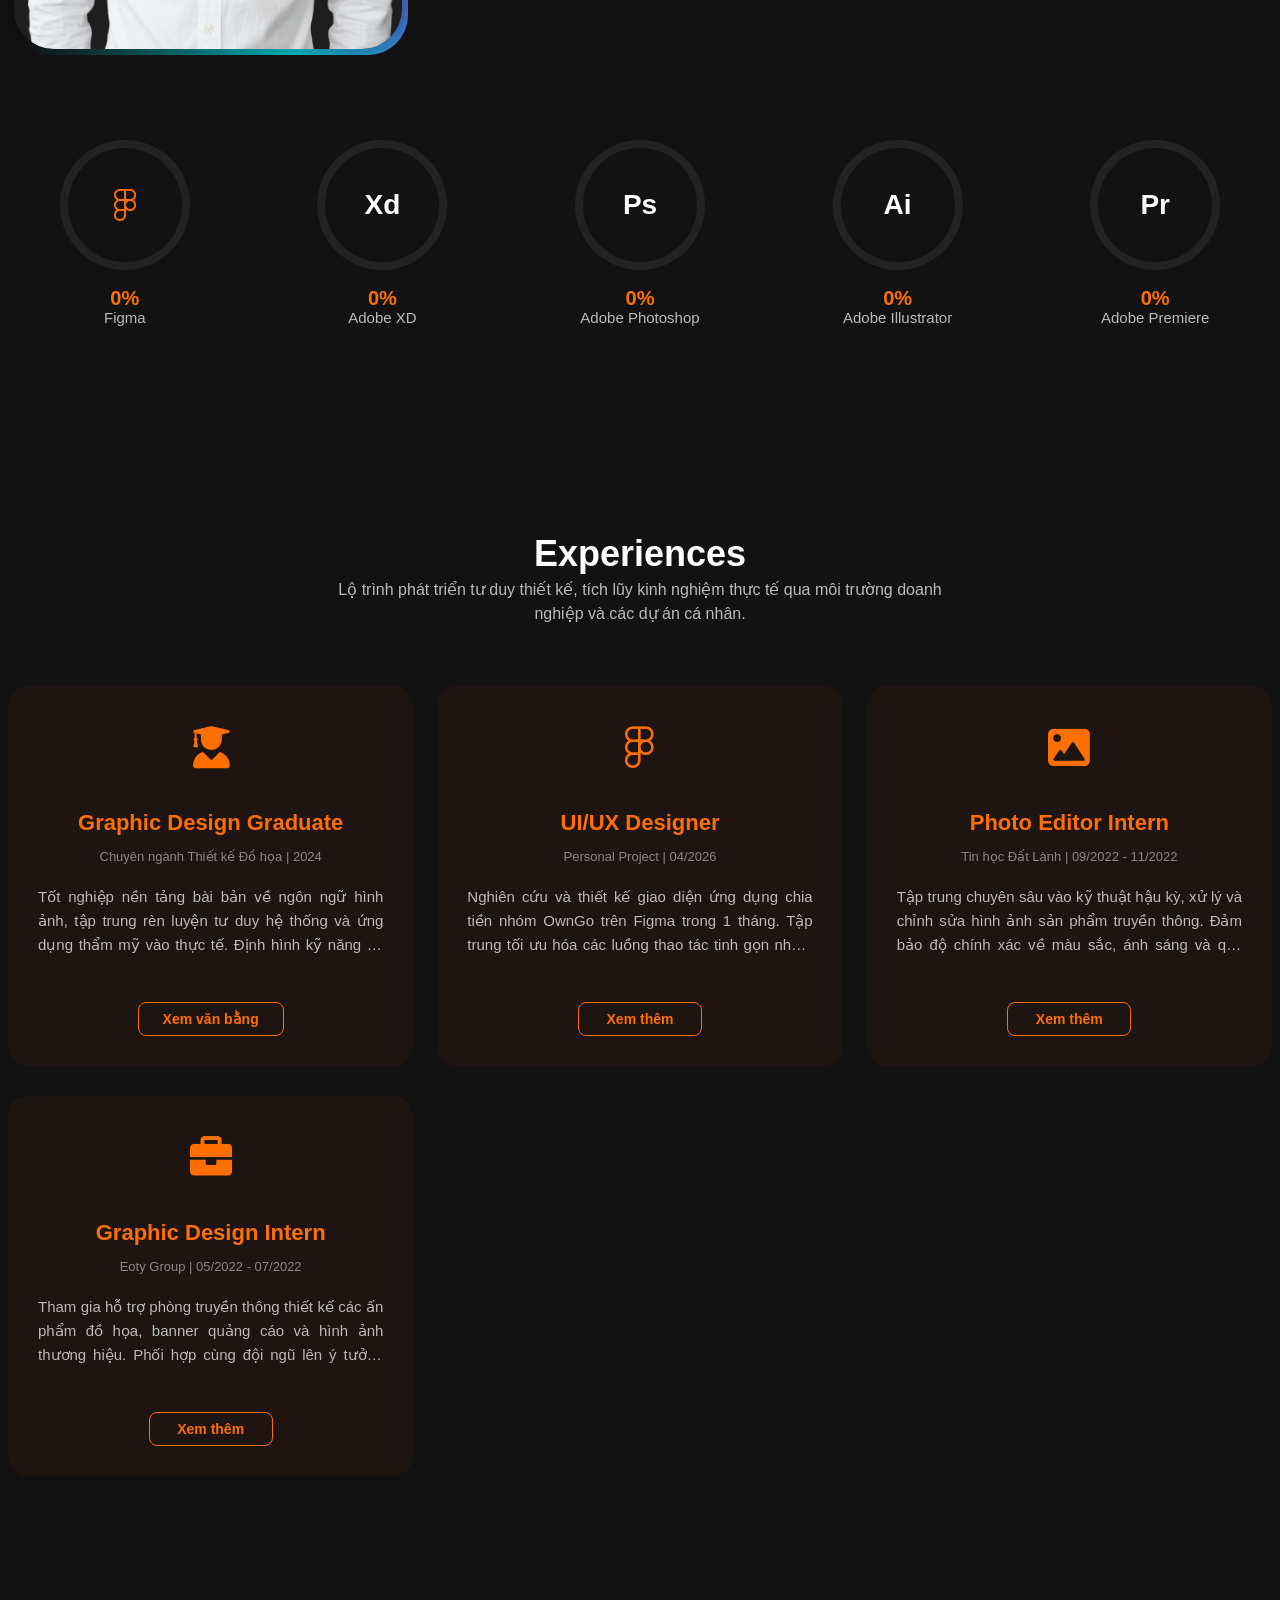
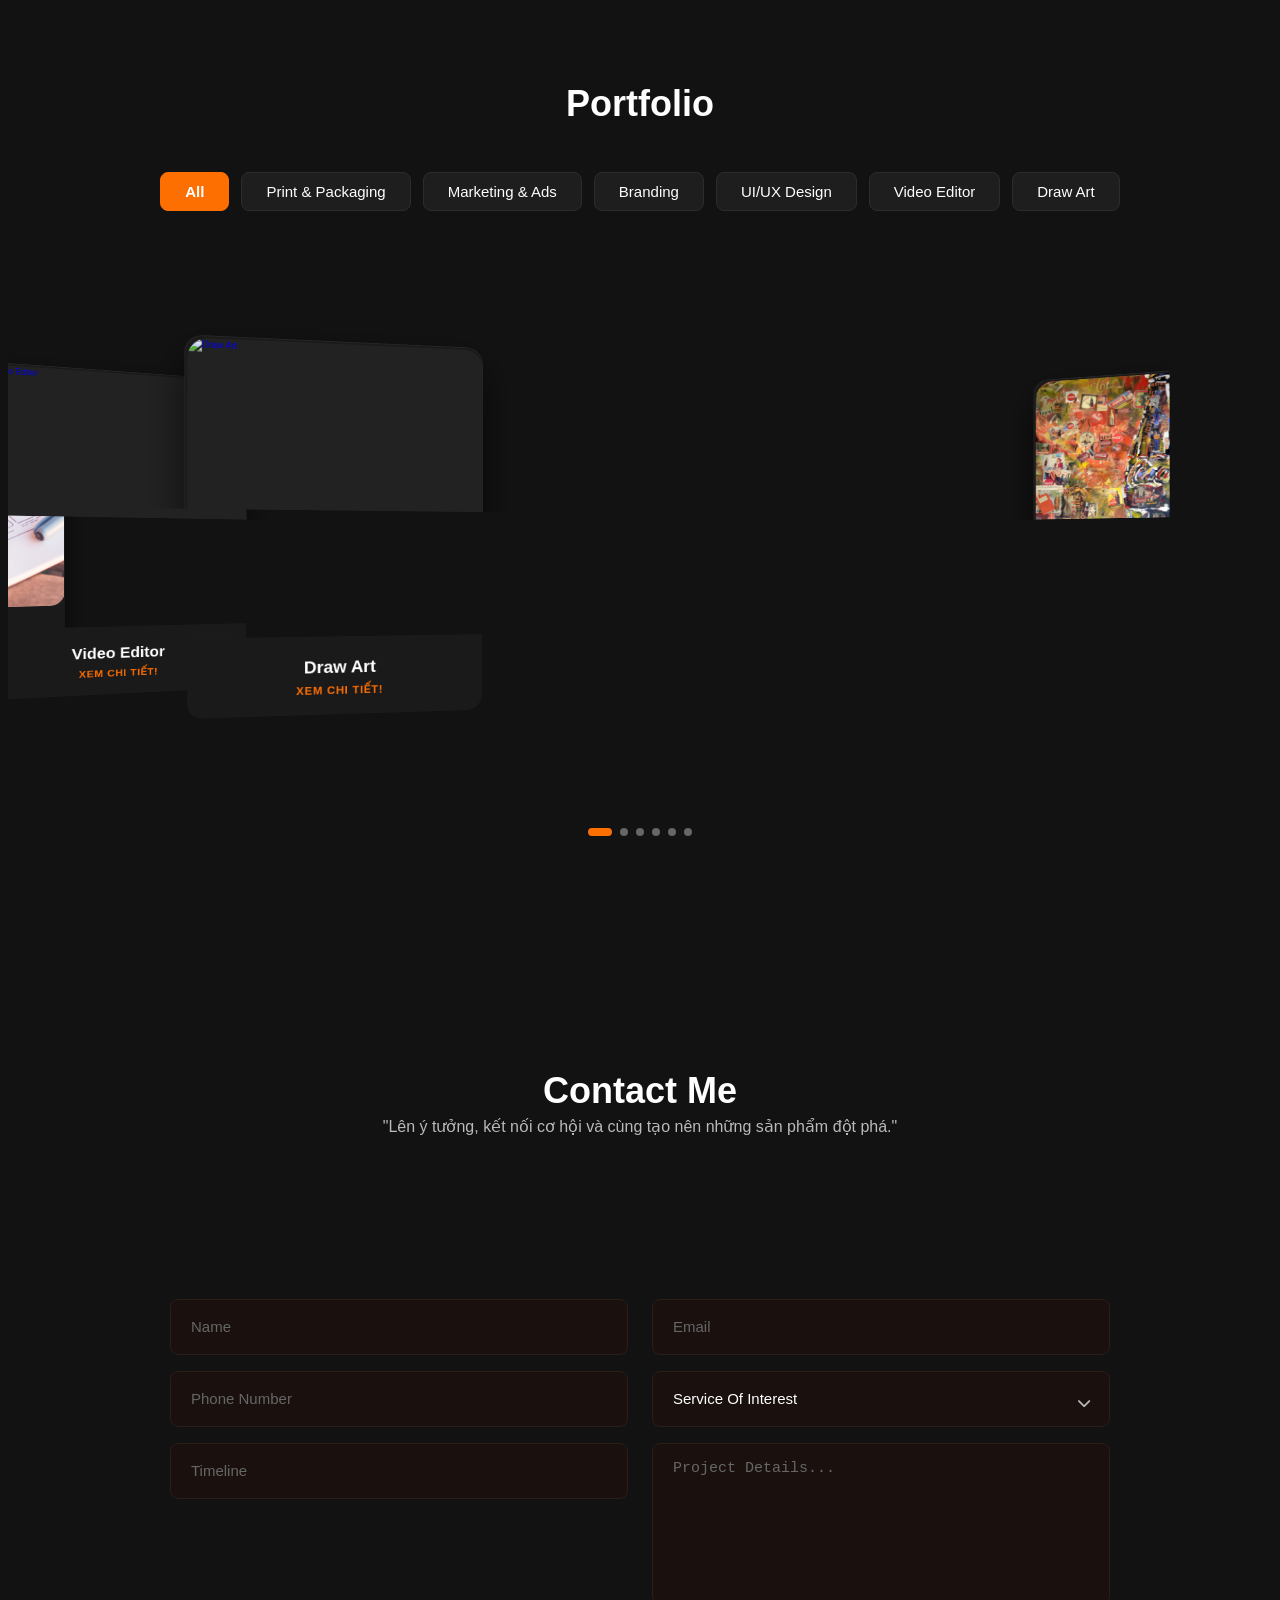
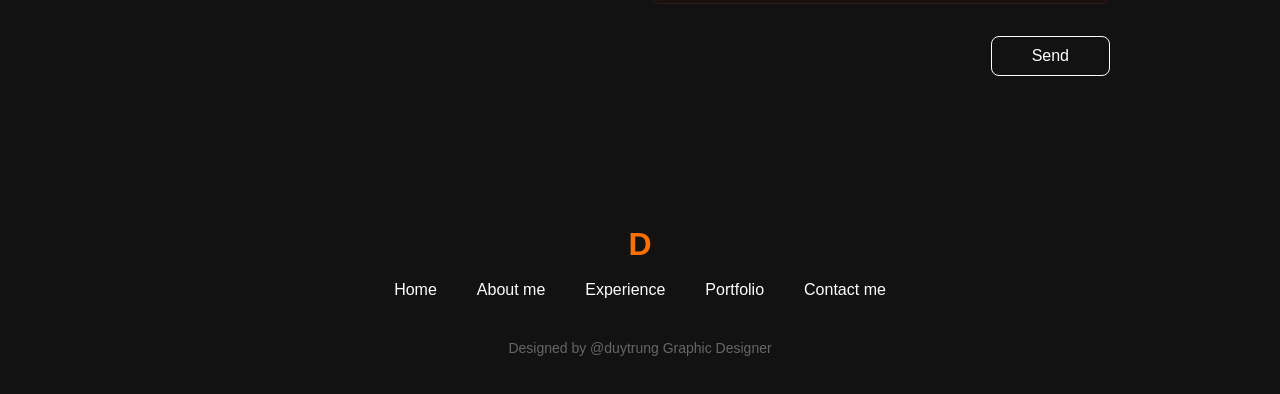
==== commit 34f8916f: "update code ok" ====
--- a/index.html
+++ b/index.html
@@ -180,8 +180,8 @@
 
                         <div class="hero__cta">
                             <a href="tel:0357552081" class="btn hero__btn-hire">Call Me</a>
-                            <a href="../assets/docs/CV_Ta_Duy_Trung.pdf" class="btn hero__btn-cv"
-                                download="CV_Ta_Duy_Trung.pdf">
+                            <a href="../assets/docs/CV_TaDuyTrung_ThietKeCheBan.pdf" class="btn hero__btn-cv"
+                                download="CV_TaDuyTrung_ThietKeCheBan.pdf">
                                 Download CV
                             </a>
                         </div>
@@ -250,8 +250,8 @@
                         <p class="about__description">
                             "Cử nhân chuyên ngành Thiết kế Đồ họa (2024), có tư duy thẩm mỹ vững chắc và khả năng quản lý layout khoa học. Tôi mong muốn ứng dụng kiến thức chuyên môn về bố cục, màu sắc và kỹ thuật đồ họa vào vị trí Chế bản/Thiết kế in ấn tại quý công ty. Với sự tỉ mỉ, khả năng chịu áp lực tốt và tinh thần cầu thị, tôi cam kết đảm bảo chất lượng file in ấn, tối ưu hóa quy trình sản xuất và đóng góp vào hiệu suất chung của phòng ban."
                         </p>
-                        <a href="../assets/docs/CV_Ta_Duy_Trung.pdf" class="about__btn-cv"
-                            download="CV_Ta_Duy_Trung.pdf">
+                        <a href="../assets/docs/CV_TaDuyTrung_ThietKeCheBan.pdf" class="about__btn-cv"
+                            download="CV_TaDuyTrung_ThietKeCheBan.pdf">
                             <i class="fas fa-download"></i> Download CV
                         </a>
                     </div>
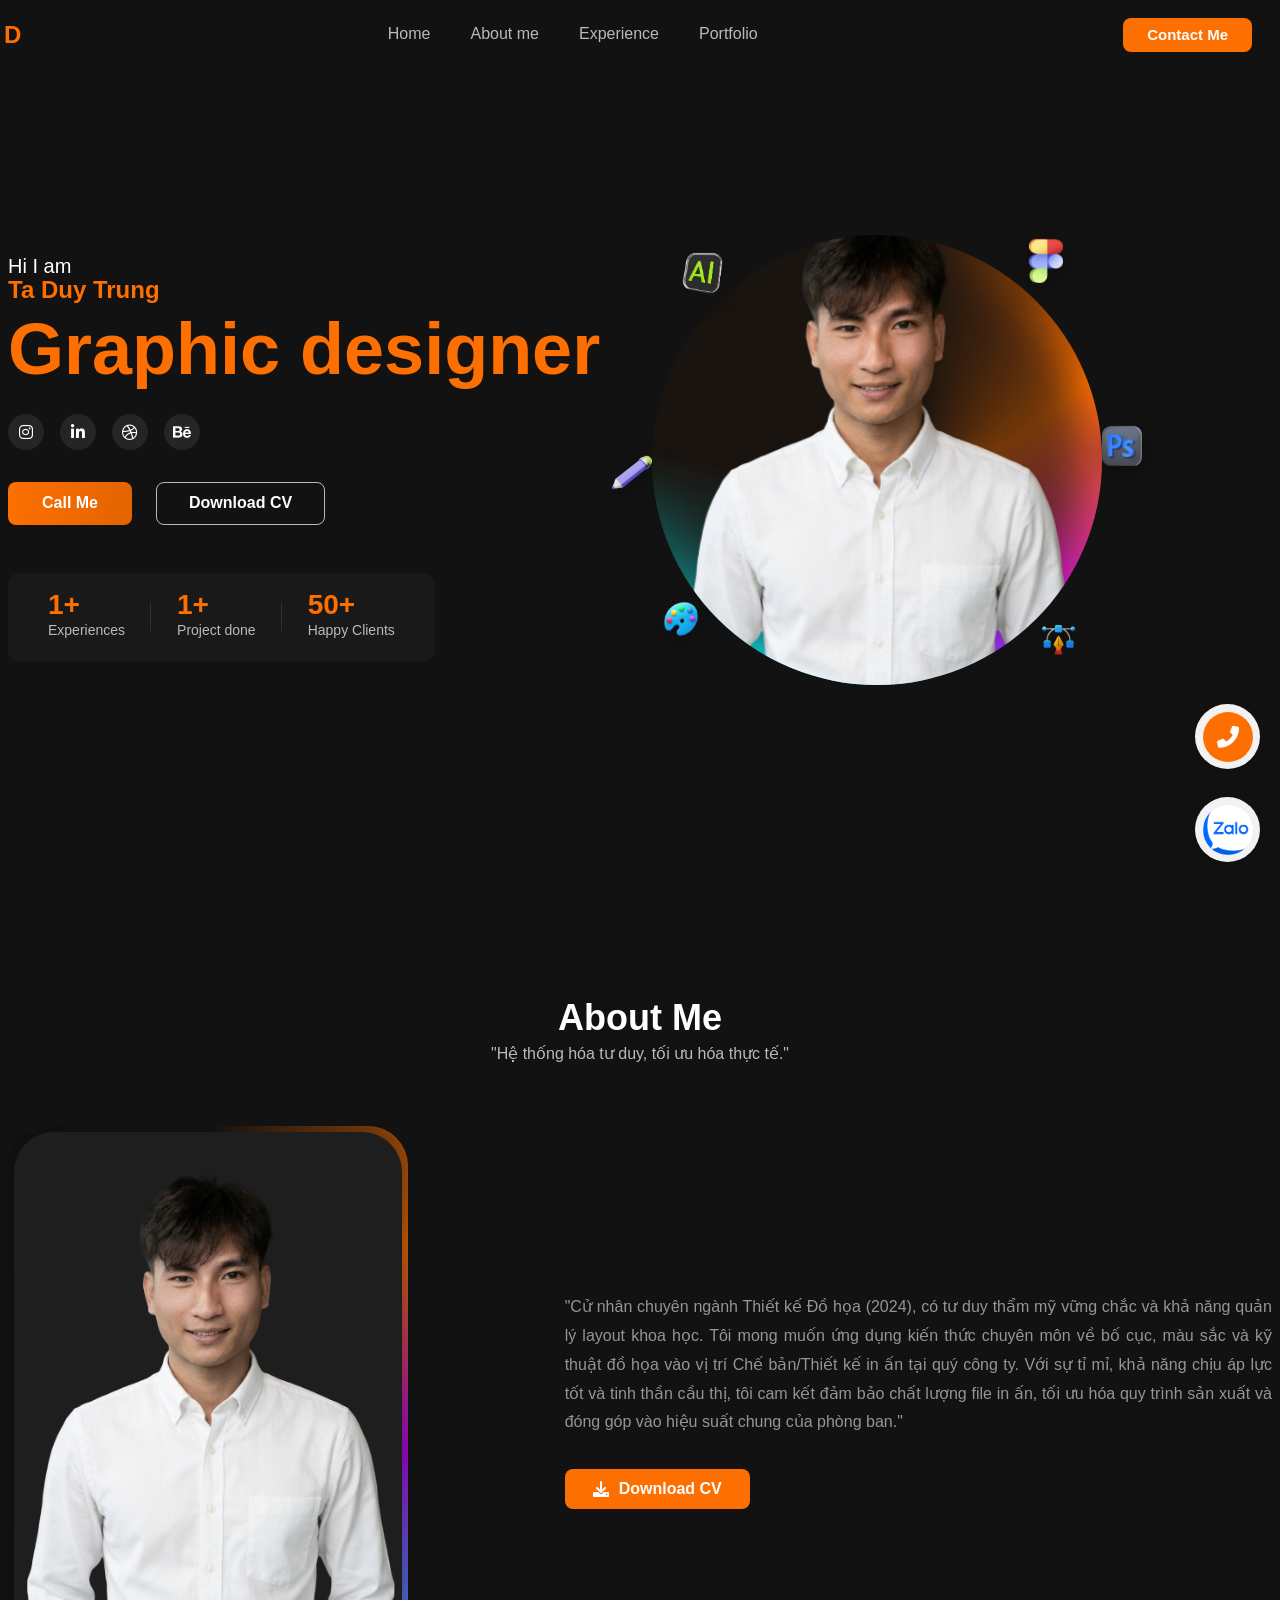
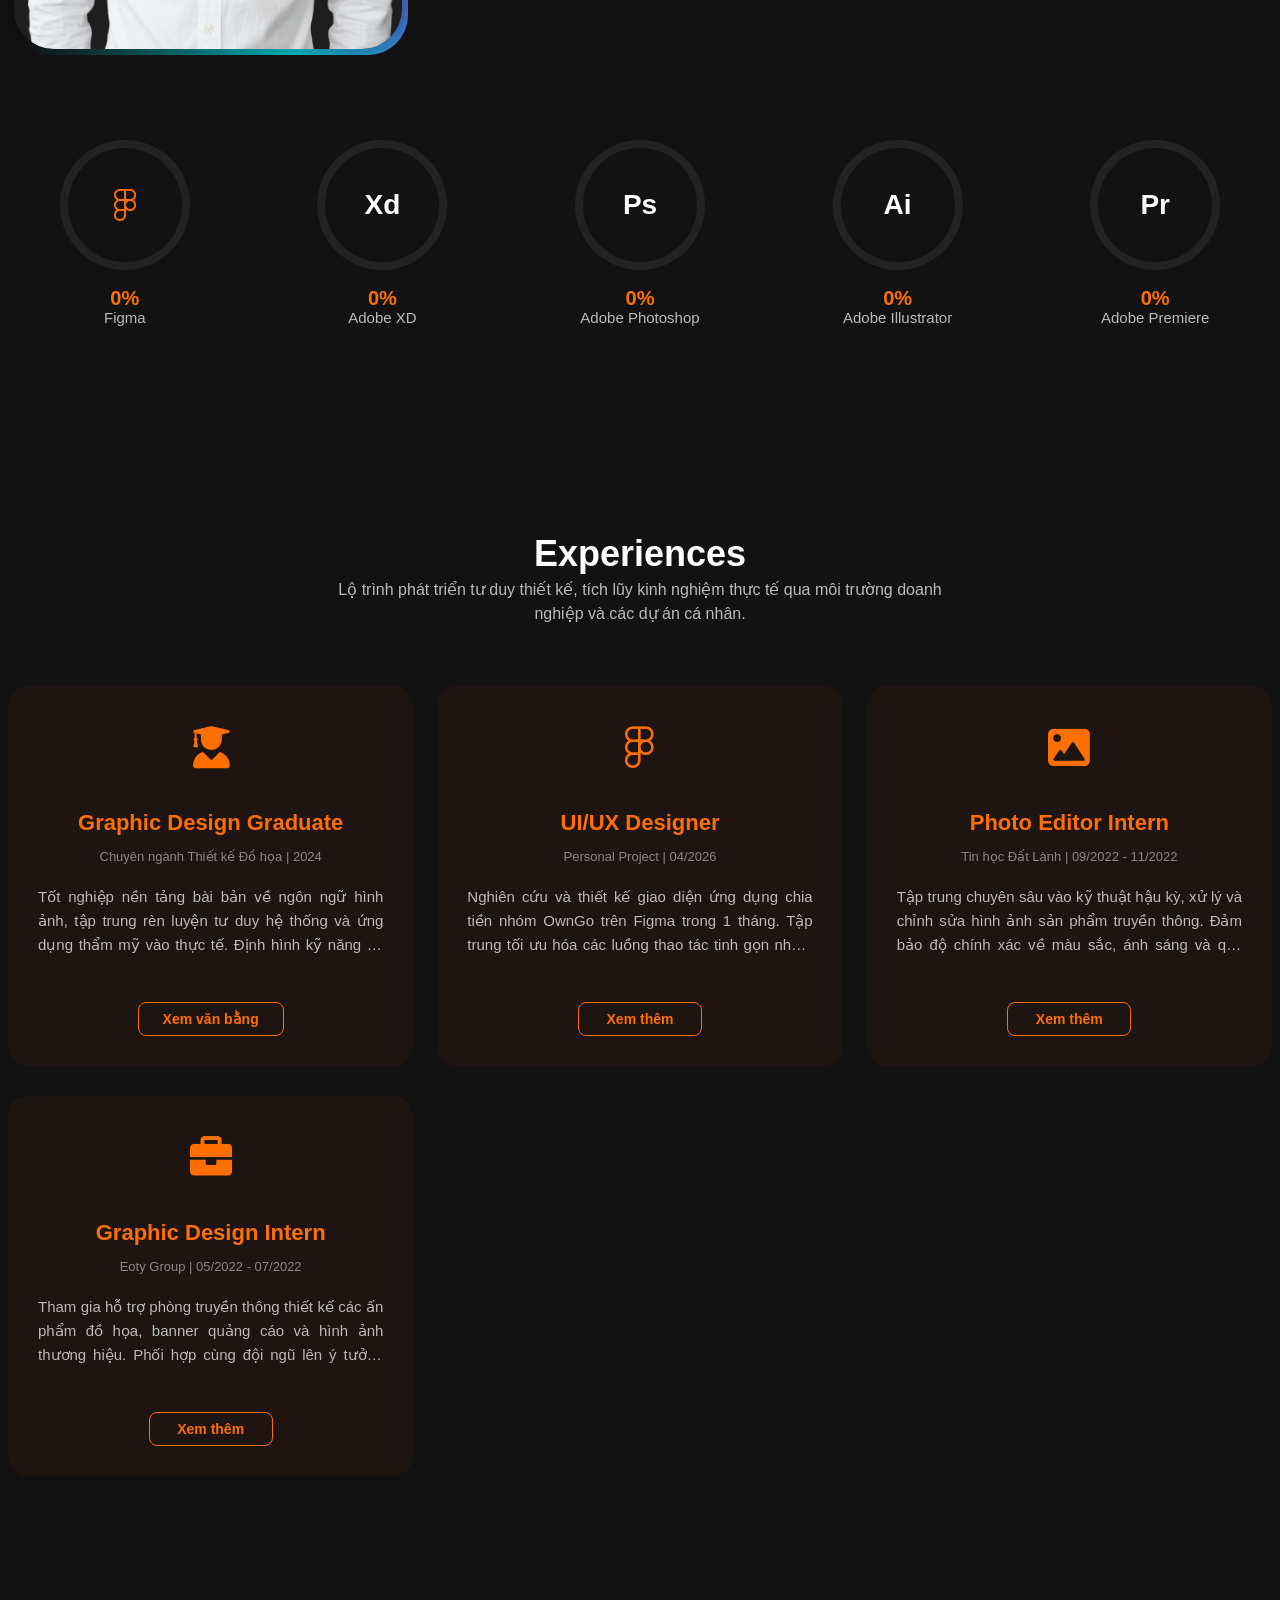
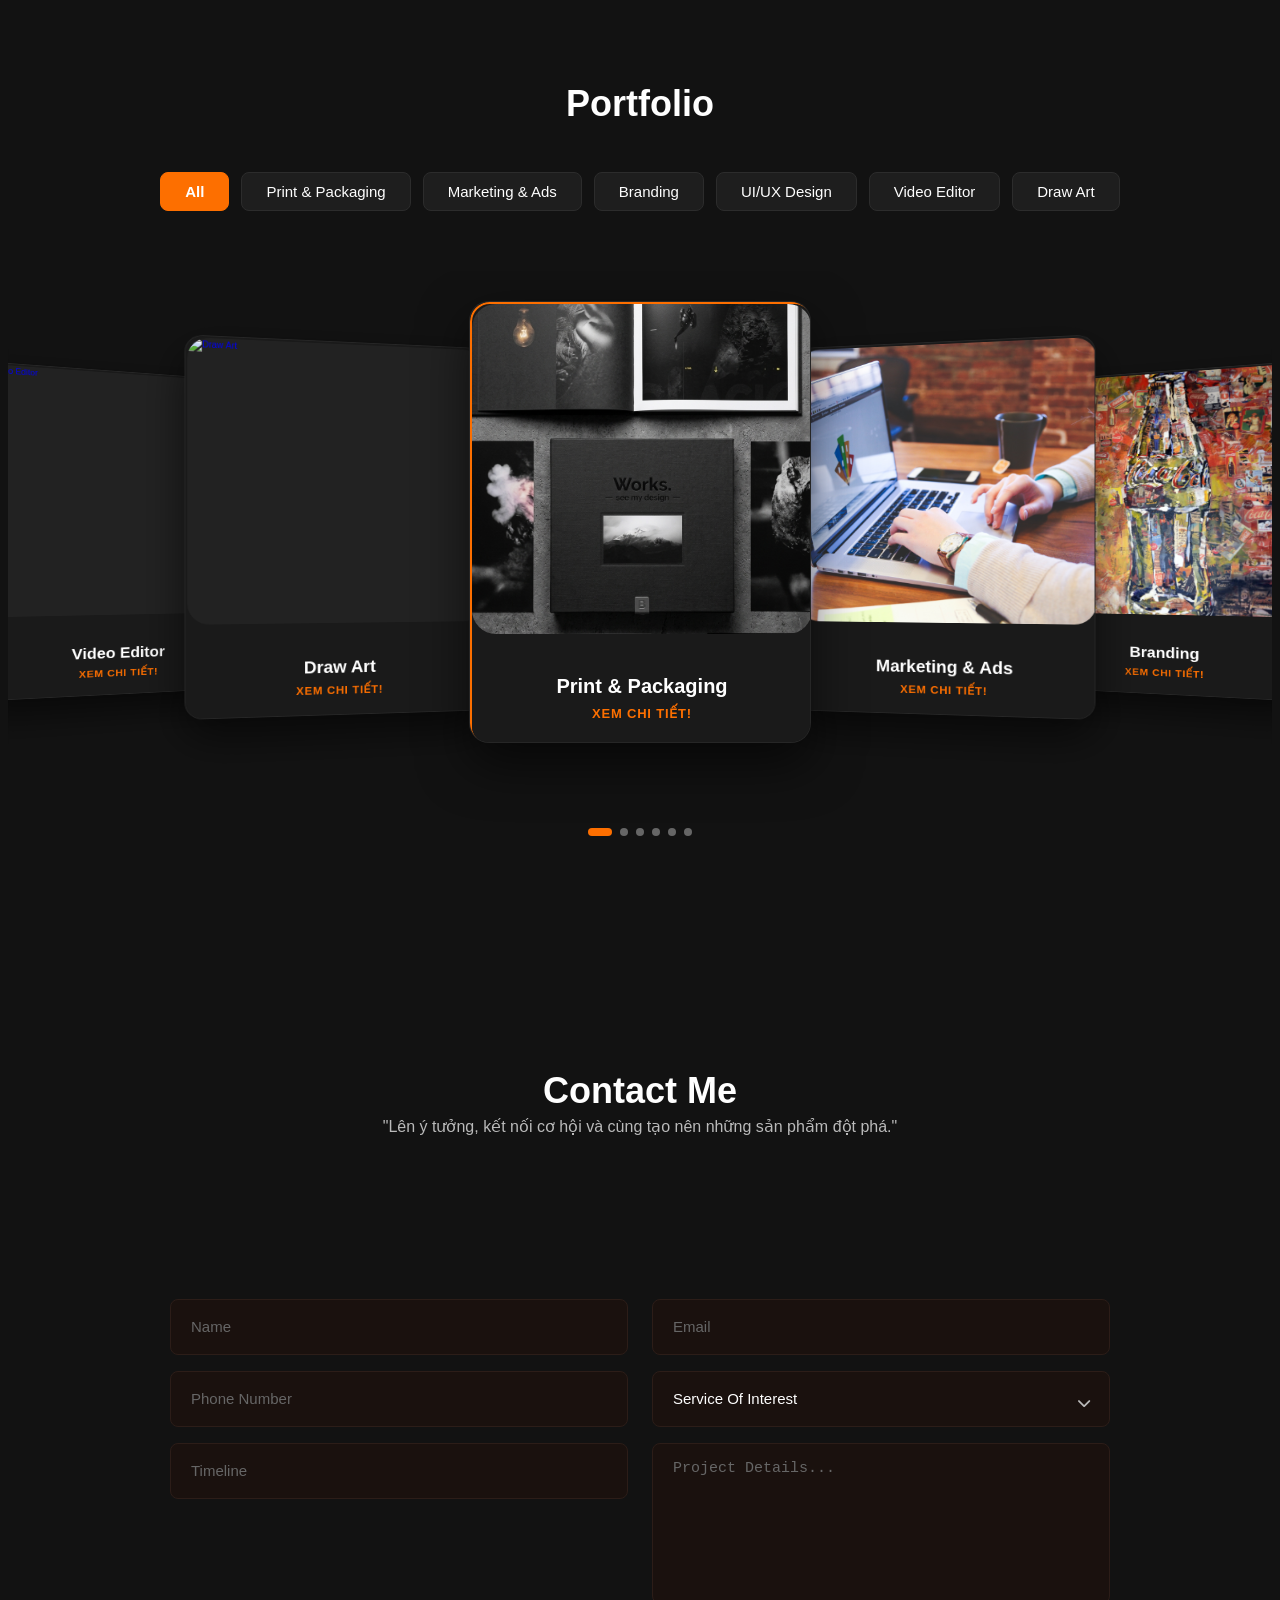
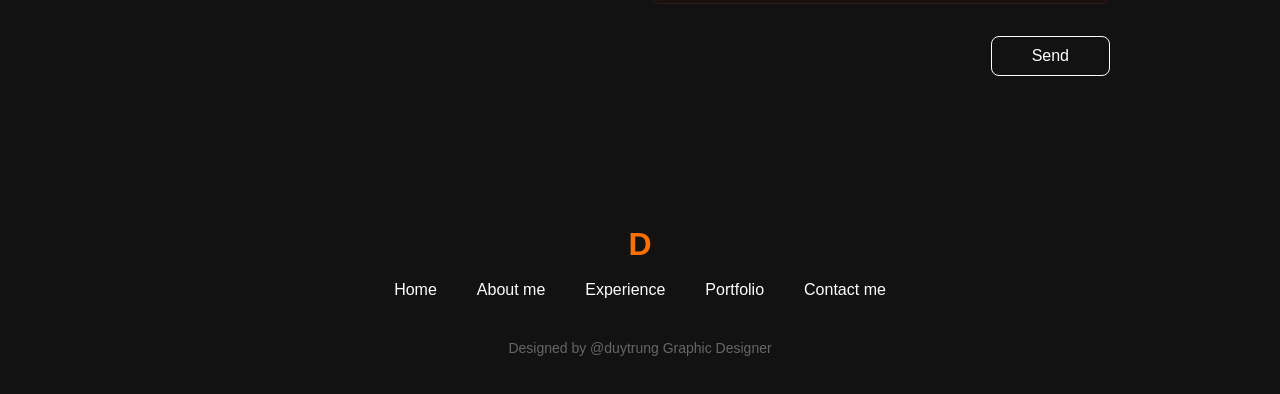
==== commit 8e1a4449: "update to code" ====
--- a/index.html
+++ b/index.html
@@ -180,7 +180,7 @@
 
                         <div class="hero__cta">
                             <a href="tel:0357552081" class="btn hero__btn-hire">Call Me</a>
-                            <a href="../assets/docs/CV_TaDuyTrung_ThietKeCheBan.pdf" class="btn hero__btn-cv"
+                            <a href="assets/docs/CV_TaDuyTrung_ThietKeCheBan.pdf" class="btn hero__btn-cv"
                                 download="CV_TaDuyTrung_ThietKeCheBan.pdf">
                                 Download CV
                             </a>
@@ -250,7 +250,7 @@
                         <p class="about__description">
                             "Cử nhân chuyên ngành Thiết kế Đồ họa (2024), có tư duy thẩm mỹ vững chắc và khả năng quản lý layout khoa học. Tôi mong muốn ứng dụng kiến thức chuyên môn về bố cục, màu sắc và kỹ thuật đồ họa vào vị trí Chế bản/Thiết kế in ấn tại quý công ty. Với sự tỉ mỉ, khả năng chịu áp lực tốt và tinh thần cầu thị, tôi cam kết đảm bảo chất lượng file in ấn, tối ưu hóa quy trình sản xuất và đóng góp vào hiệu suất chung của phòng ban."
                         </p>
-                        <a href="../assets/docs/CV_TaDuyTrung_ThietKeCheBan.pdf" class="about__btn-cv"
+                        <a href="assets/docs/CV_TaDuyTrung_ThietKeCheBan.pdf" class="about__btn-cv"
                             download="CV_TaDuyTrung_ThietKeCheBan.pdf">
                             <i class="fas fa-download"></i> Download CV
                         </a>
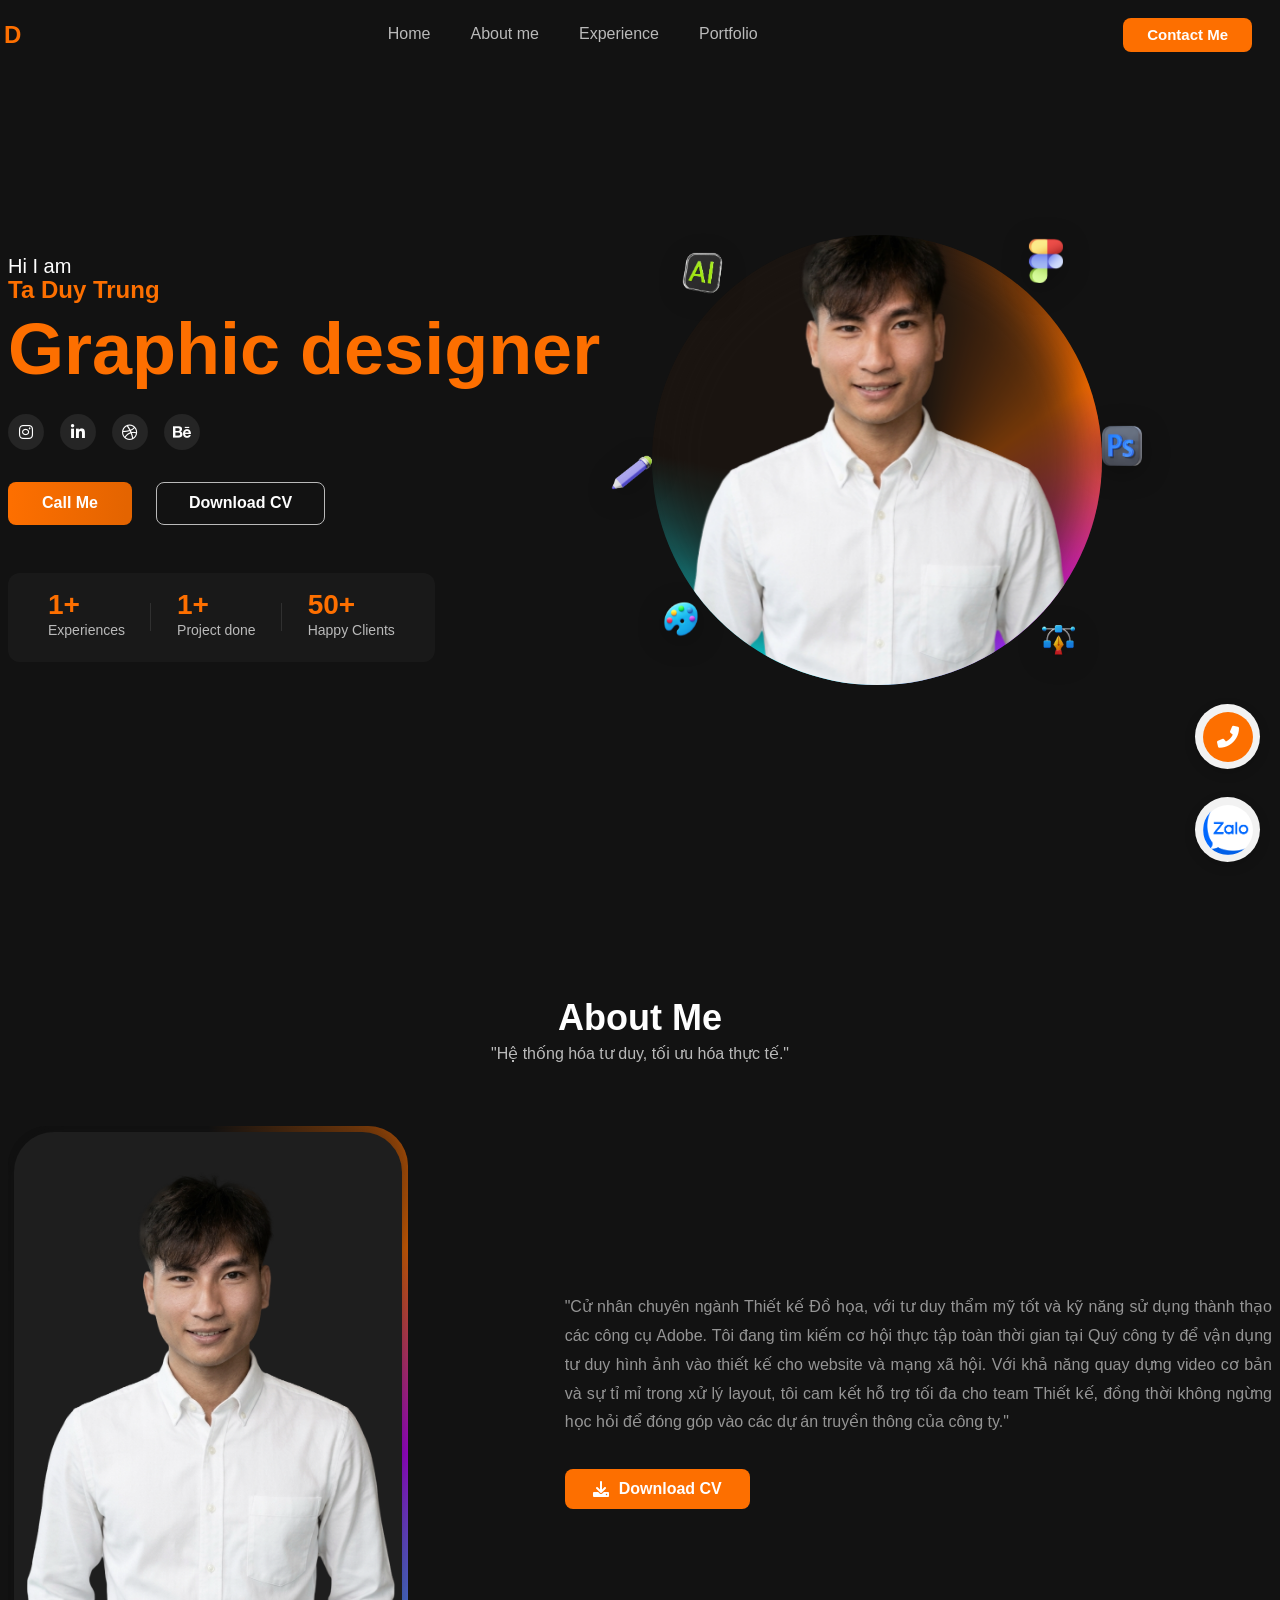
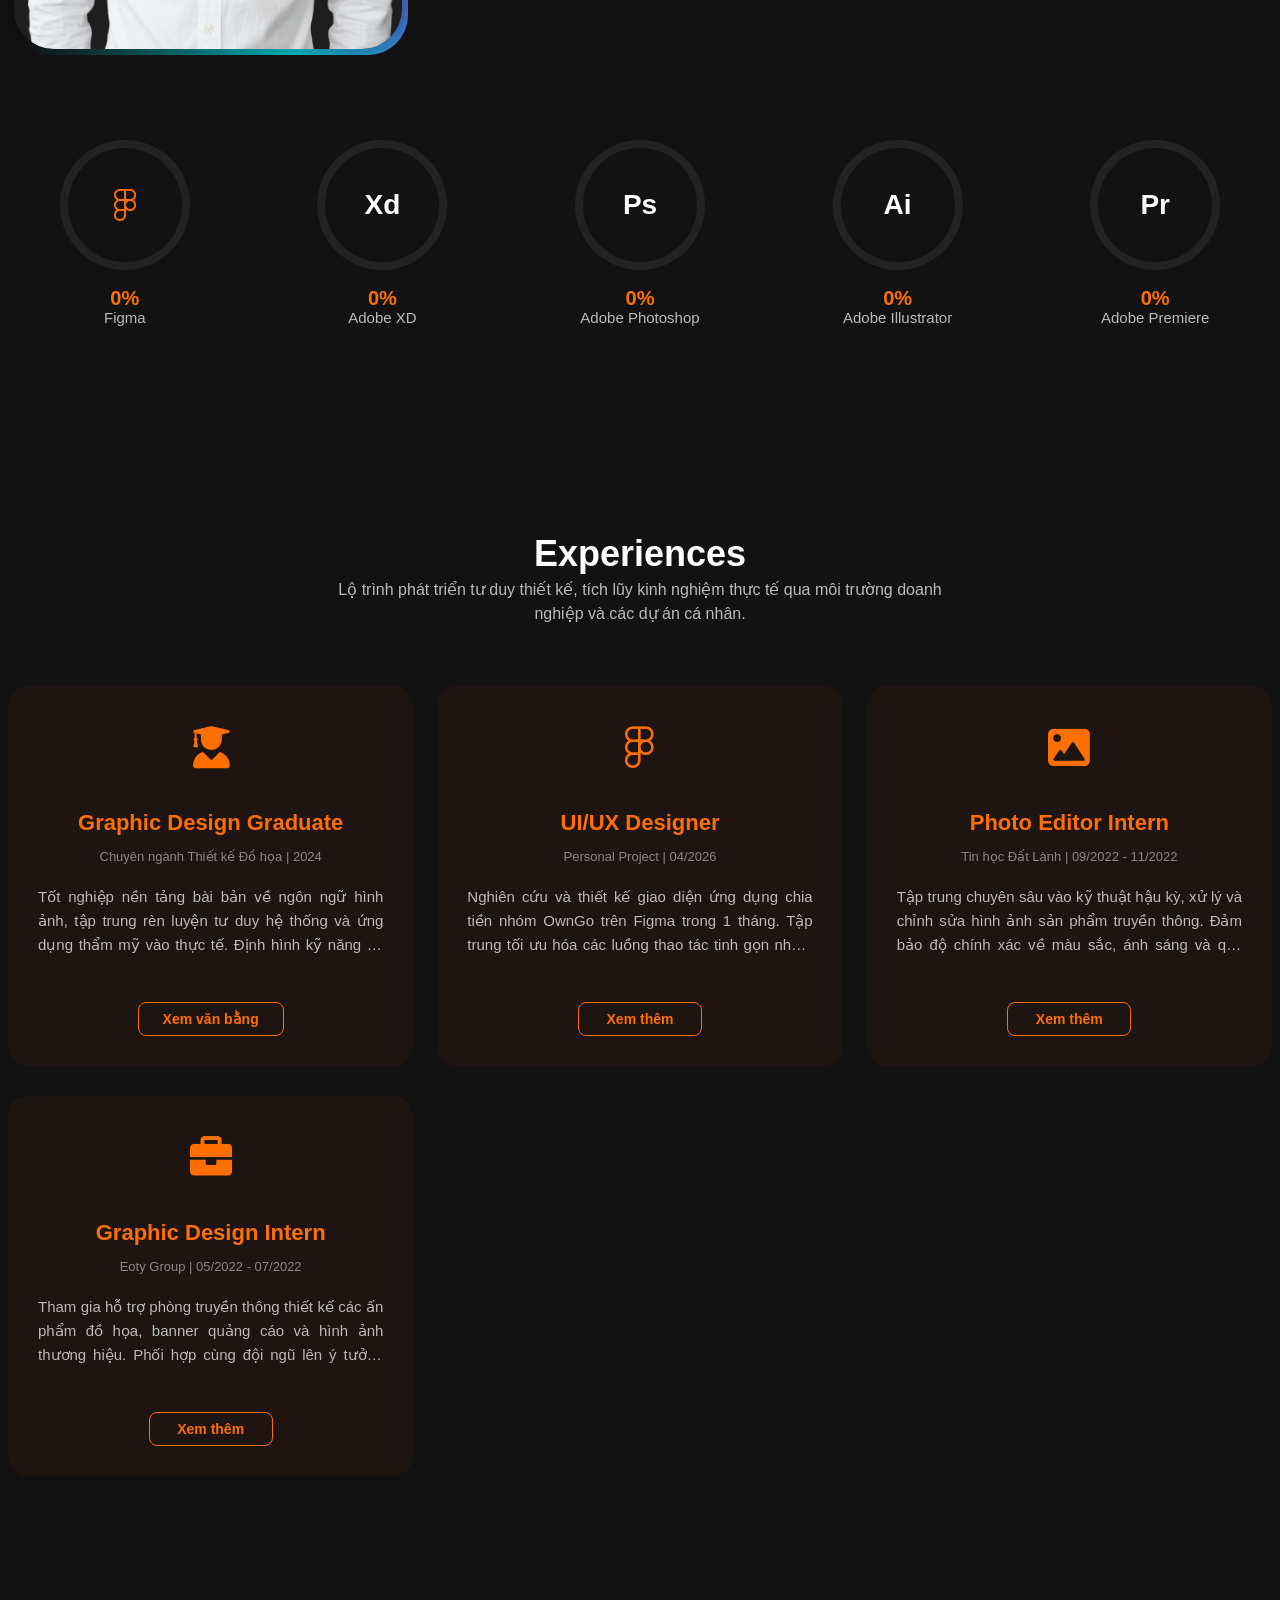
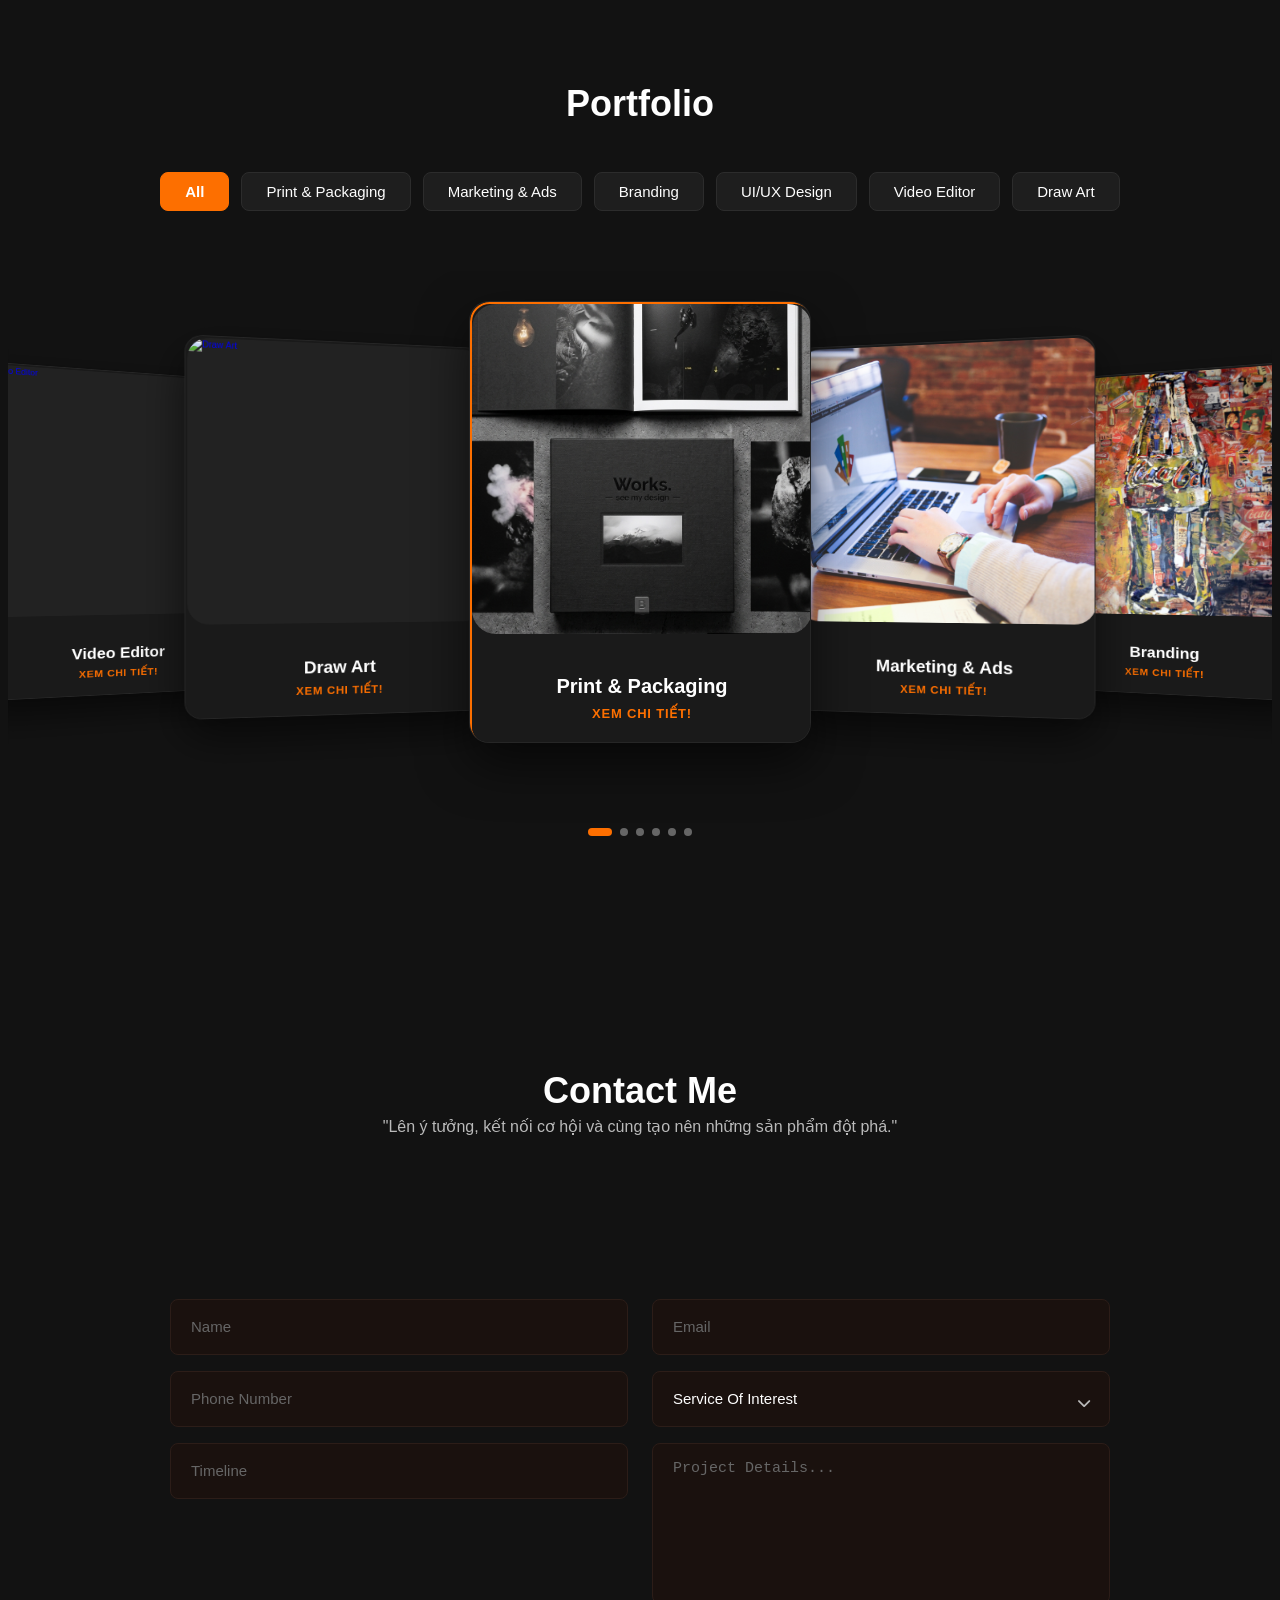
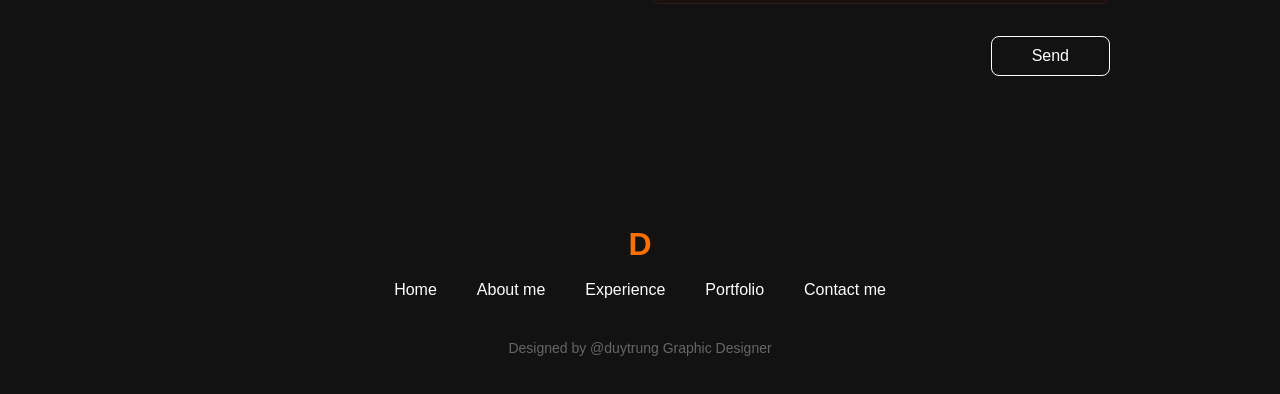
==== commit fdbc0ea5: "update" ====
--- a/index.html
+++ b/index.html
@@ -180,8 +180,8 @@
 
                         <div class="hero__cta">
                             <a href="tel:0357552081" class="btn hero__btn-hire">Call Me</a>
-                            <a href="assets/docs/CV_TaDuyTrung_ThietKeCheBan.pdf" class="btn hero__btn-cv"
-                                download="CV_TaDuyTrung_ThietKeCheBan.pdf">
+                            <a href="assets/docs/CV_TADUYTRUNG_GraphicDesigner.pdf" class="btn hero__btn-cv"
+                                download="CV_TADUYTRUNG_GraphicDesigner.pdf">
                                 Download CV
                             </a>
                         </div>
@@ -248,10 +248,10 @@
                 <div class="col l-7 m-12 c-12">
                     <div class="about__content">
                         <p class="about__description">
-                            "Cử nhân chuyên ngành Thiết kế Đồ họa (2024), có tư duy thẩm mỹ vững chắc và khả năng quản lý layout khoa học. Tôi mong muốn ứng dụng kiến thức chuyên môn về bố cục, màu sắc và kỹ thuật đồ họa vào vị trí Chế bản/Thiết kế in ấn tại quý công ty. Với sự tỉ mỉ, khả năng chịu áp lực tốt và tinh thần cầu thị, tôi cam kết đảm bảo chất lượng file in ấn, tối ưu hóa quy trình sản xuất và đóng góp vào hiệu suất chung của phòng ban."
+                            "Cử nhân chuyên ngành Thiết kế Đồ họa, với tư duy thẩm mỹ tốt và kỹ năng sử dụng thành thạo các công cụ Adobe. Tôi đang tìm kiếm cơ hội thực tập toàn thời gian tại Quý công ty để vận dụng tư duy hình ảnh vào thiết kế cho website và mạng xã hội. Với khả năng quay dựng video cơ bản và sự tỉ mỉ trong xử lý layout, tôi cam kết hỗ trợ tối đa cho team Thiết kế, đồng thời không ngừng học hỏi để đóng góp vào các dự án truyền thông của công ty."
                         </p>
-                        <a href="assets/docs/CV_TaDuyTrung_ThietKeCheBan.pdf" class="about__btn-cv"
-                            download="CV_TaDuyTrung_ThietKeCheBan.pdf">
+                        <a href="assets/docs/CV_TADUYTRUNG_GraphicDesigner.pdf" class="about__btn-cv"
+                            download="CV_TADUYTRUNG_GraphicDesigner.pdf">
                             <i class="fas fa-download"></i> Download CV
                         </a>
                     </div>
